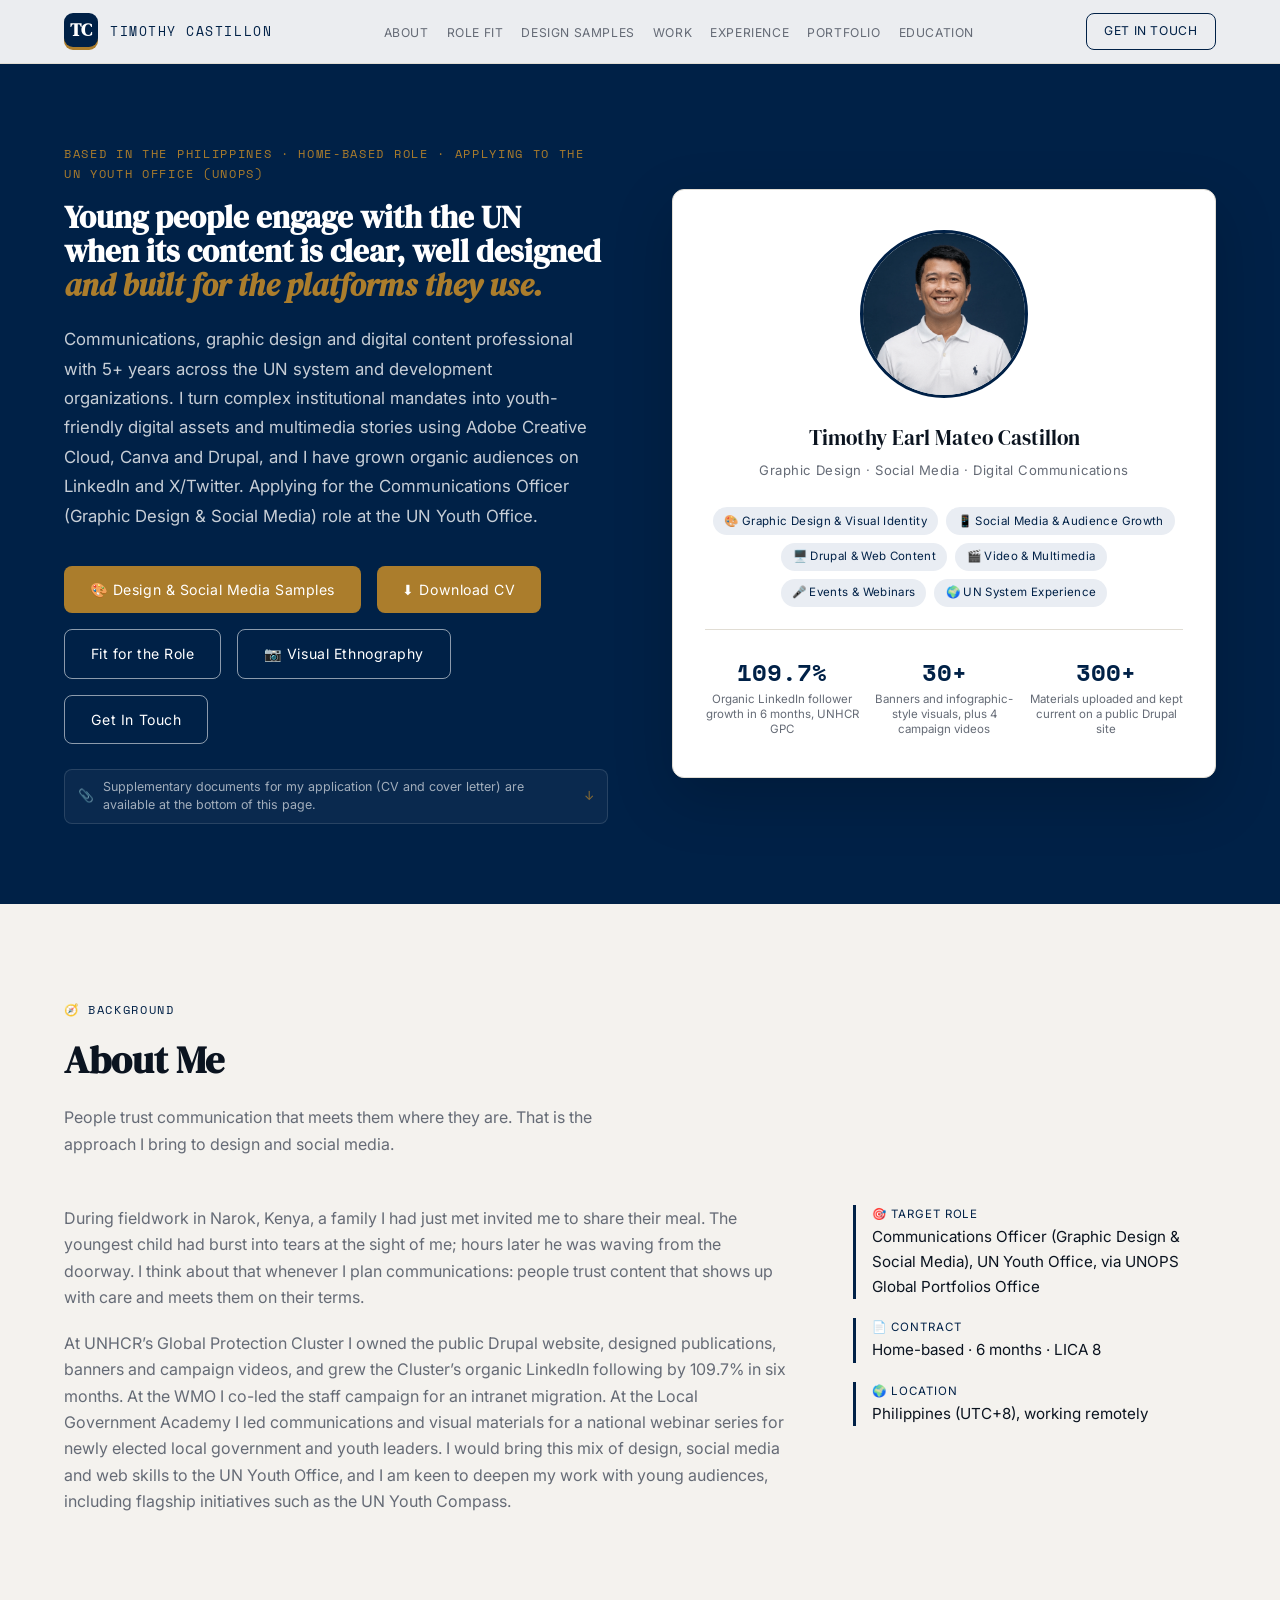
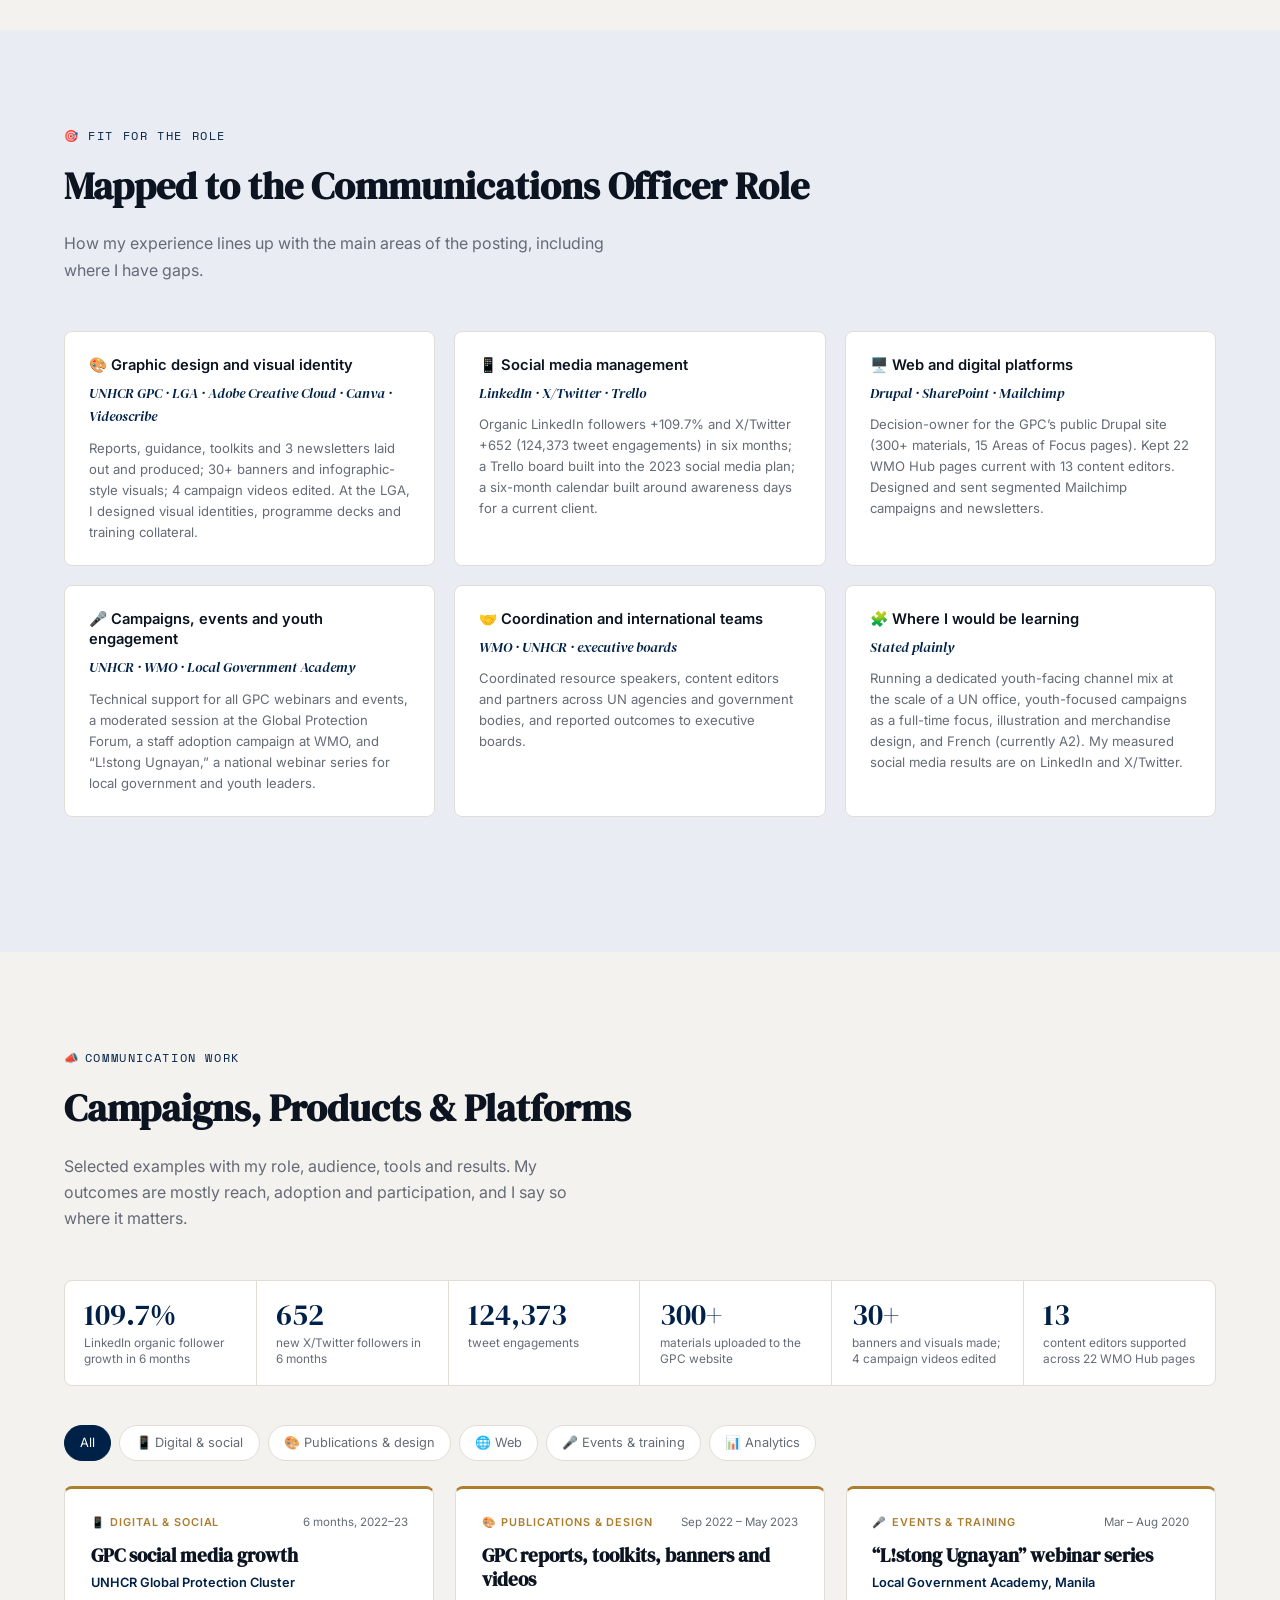
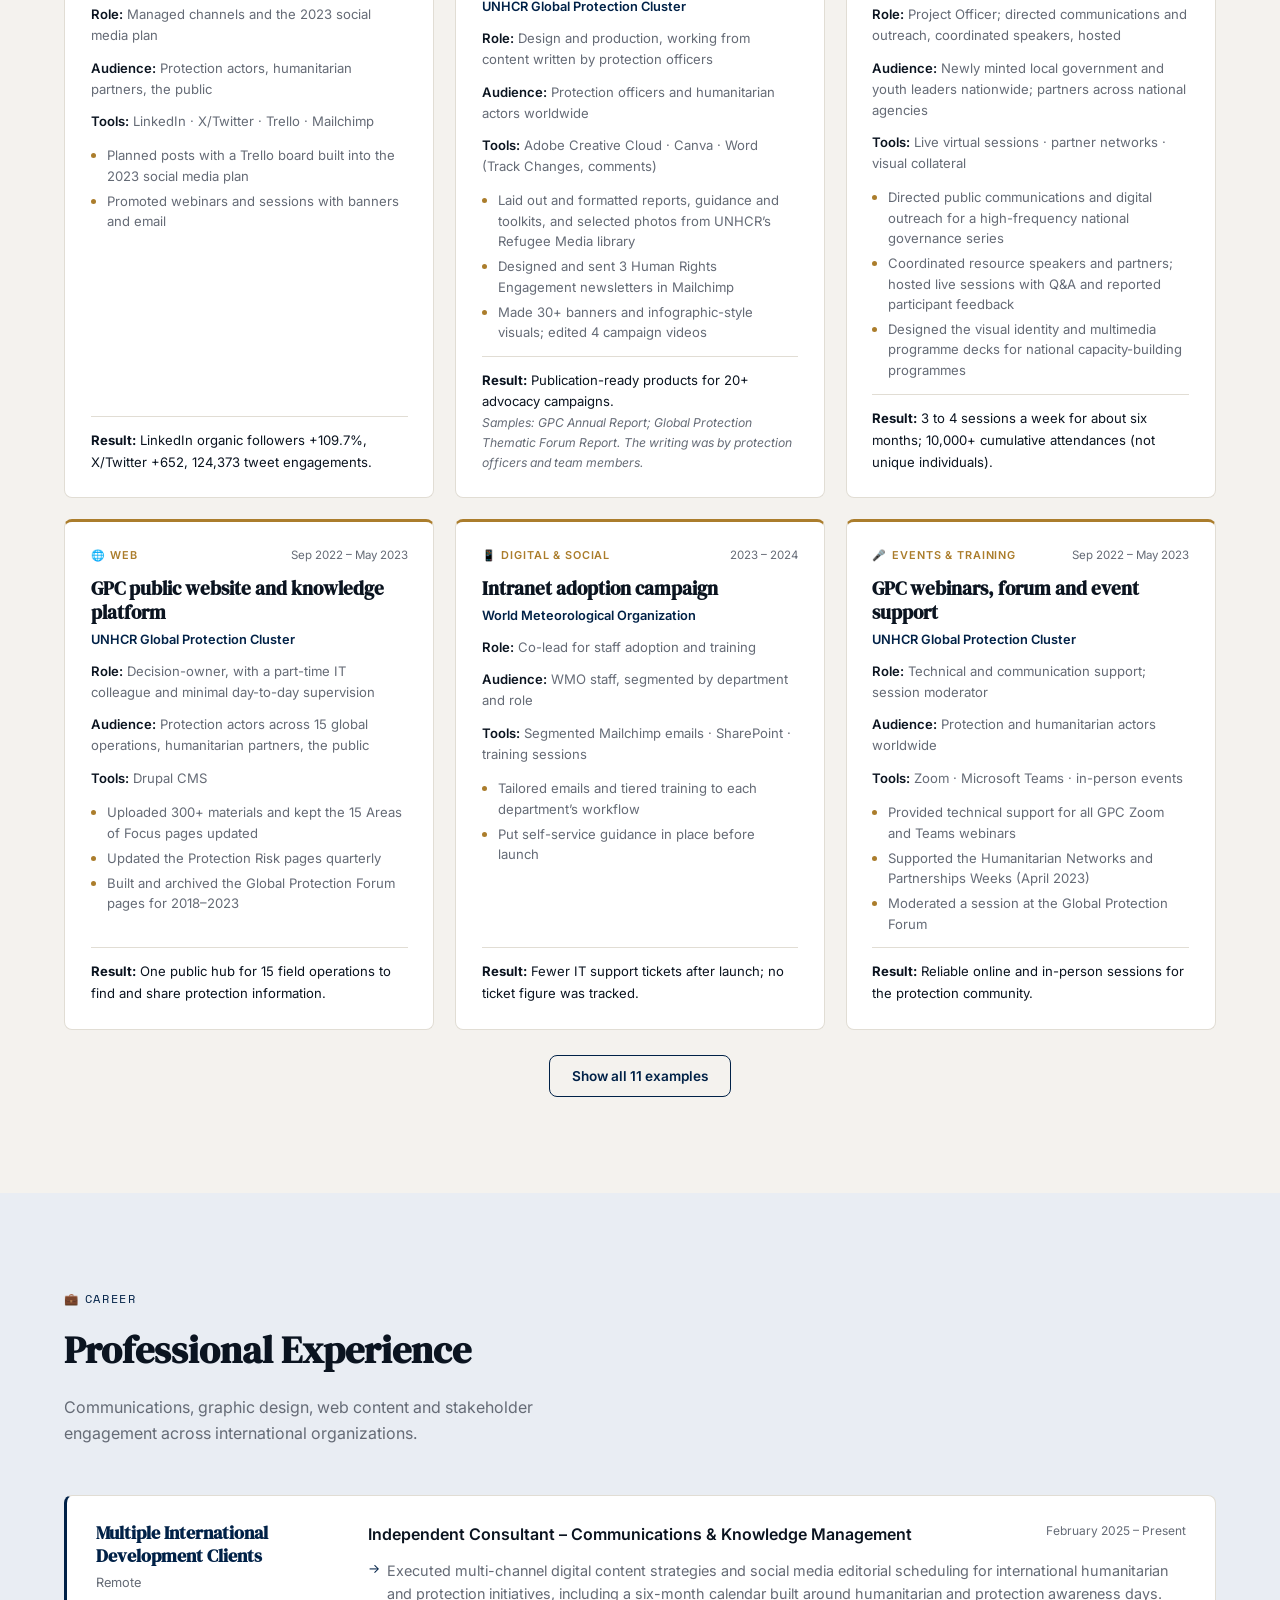
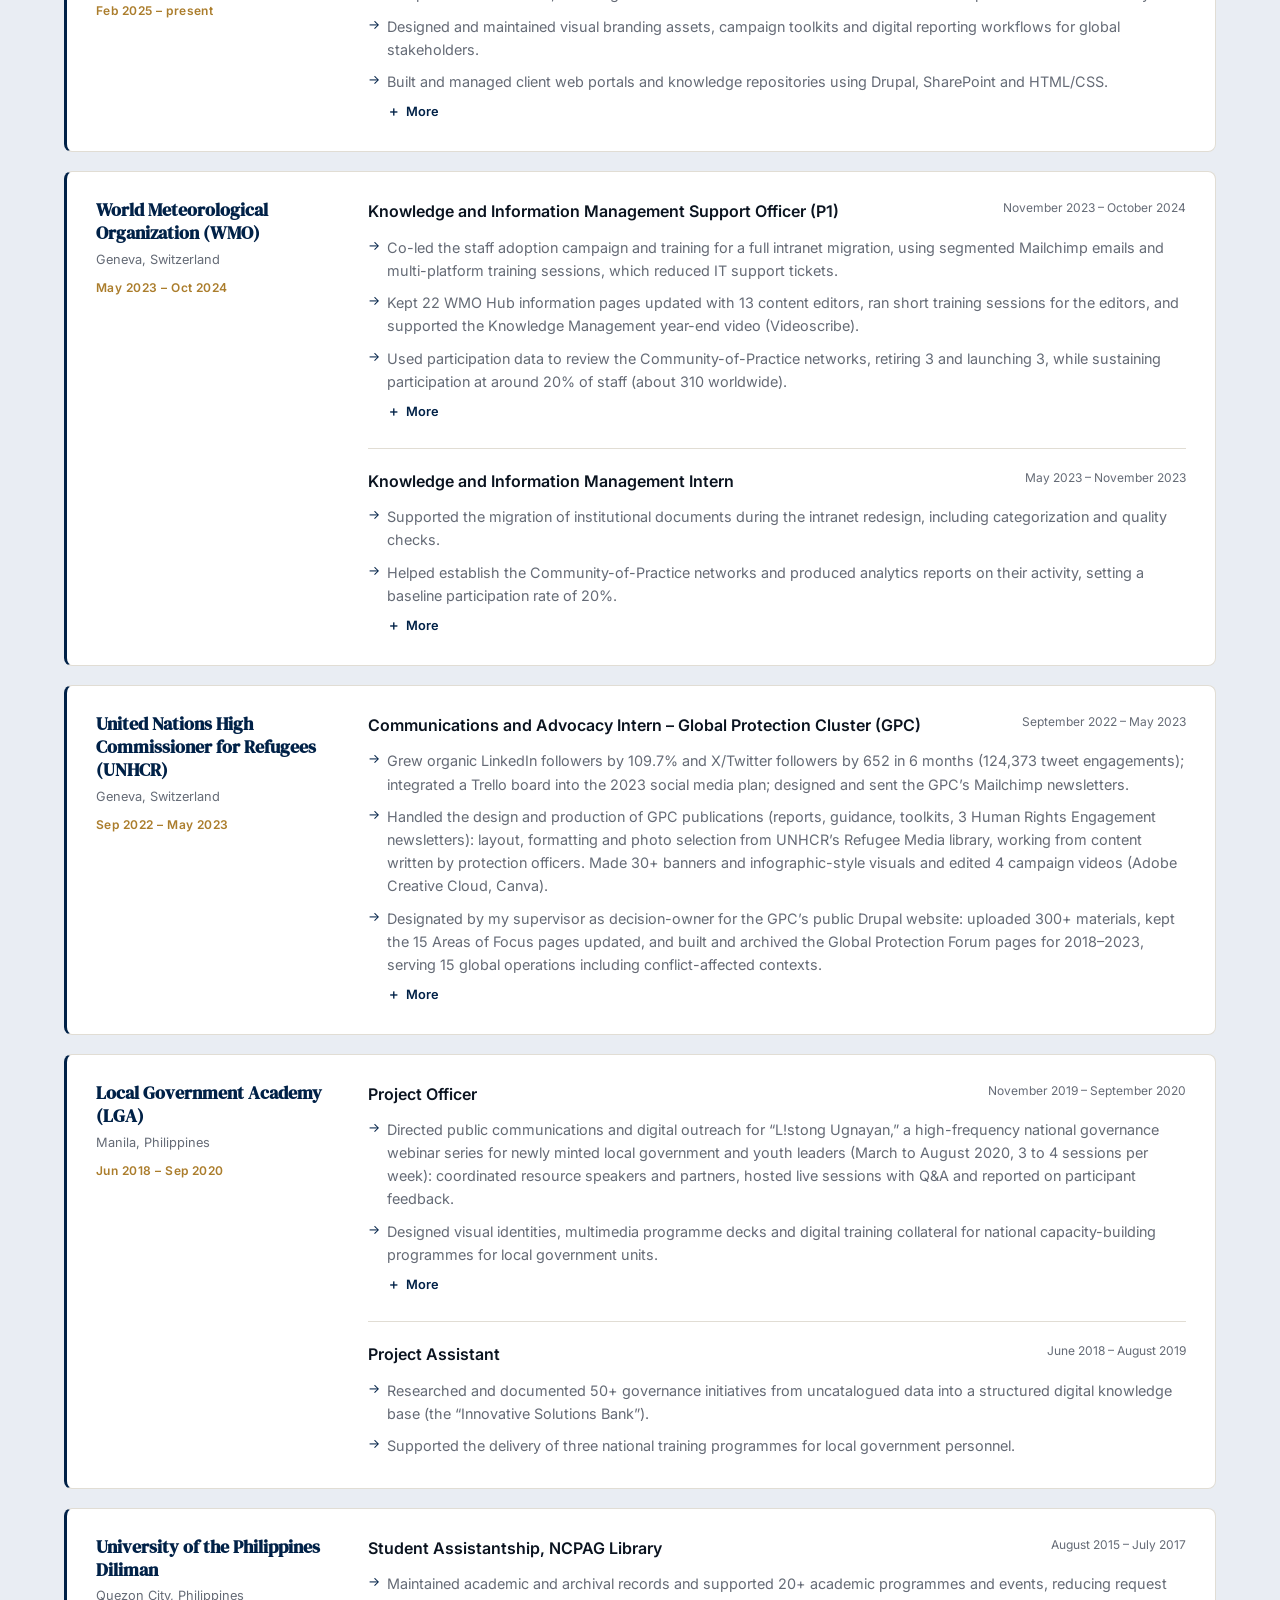
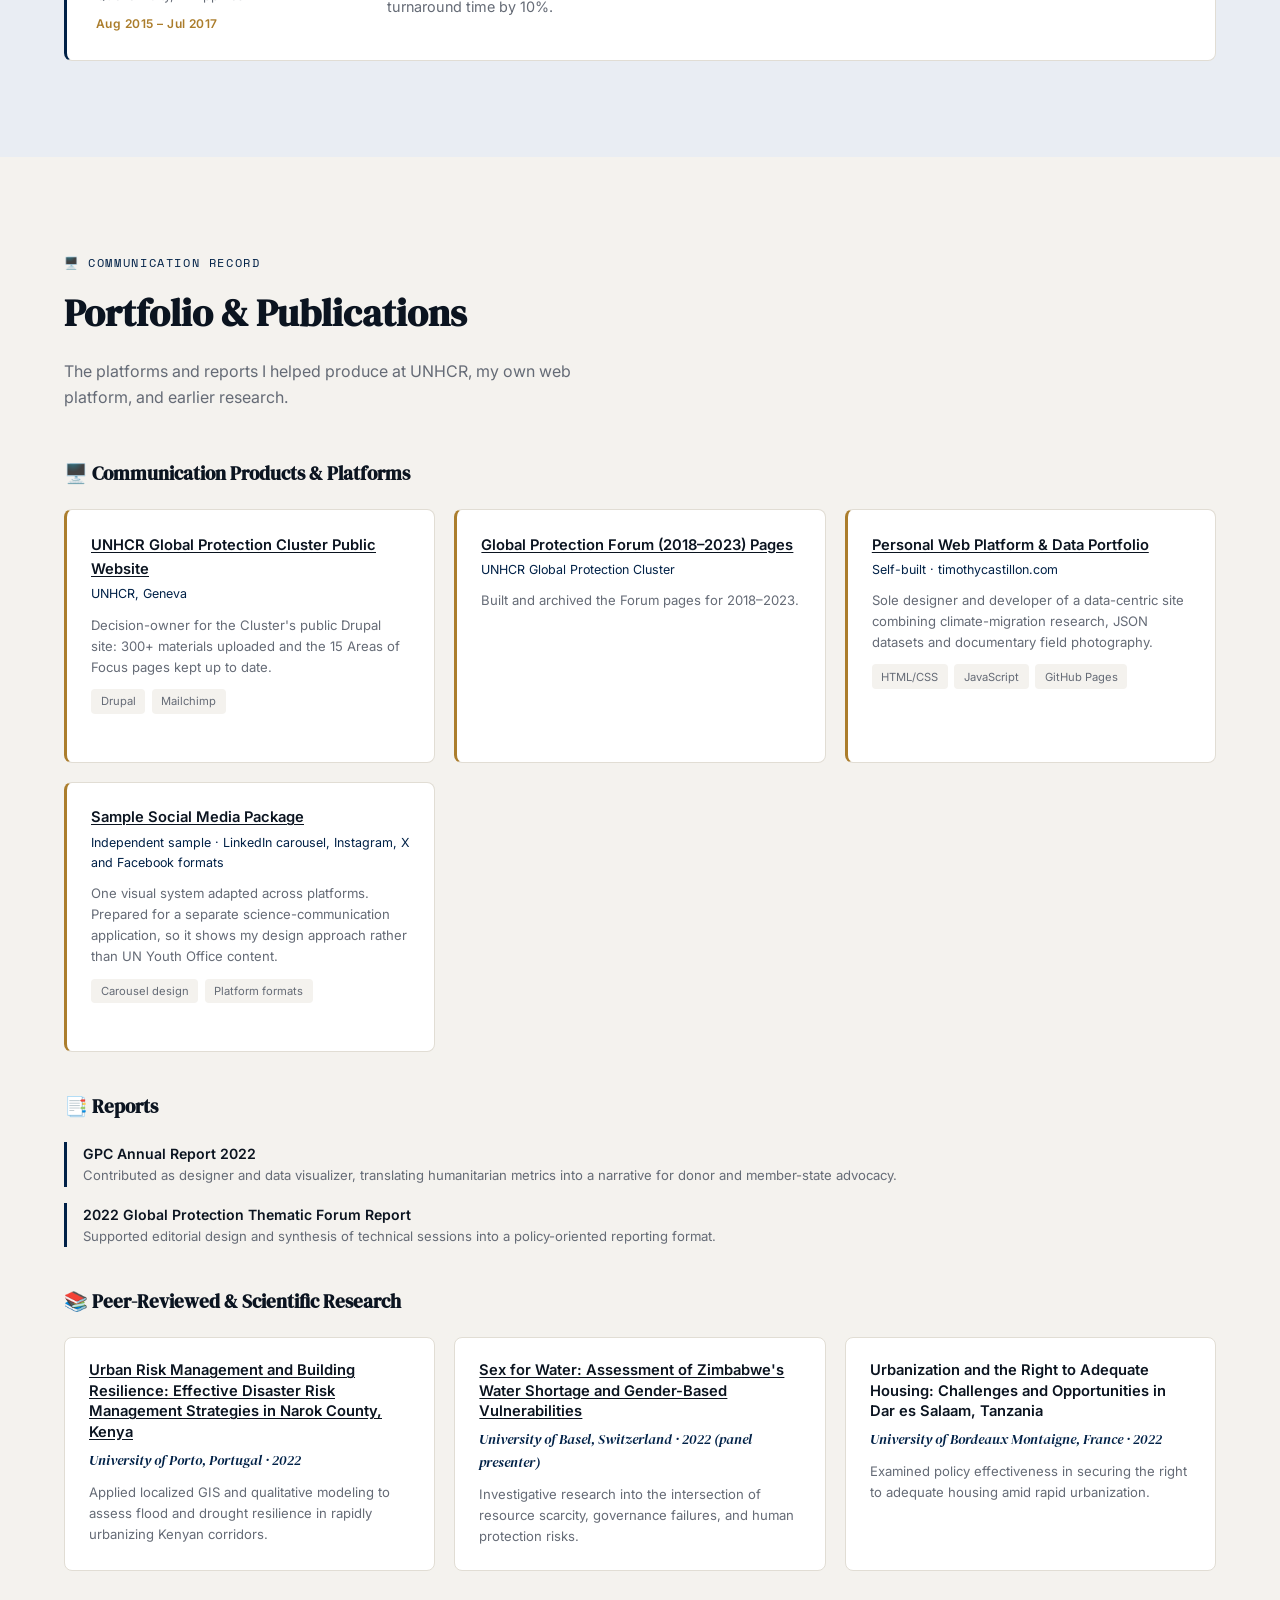
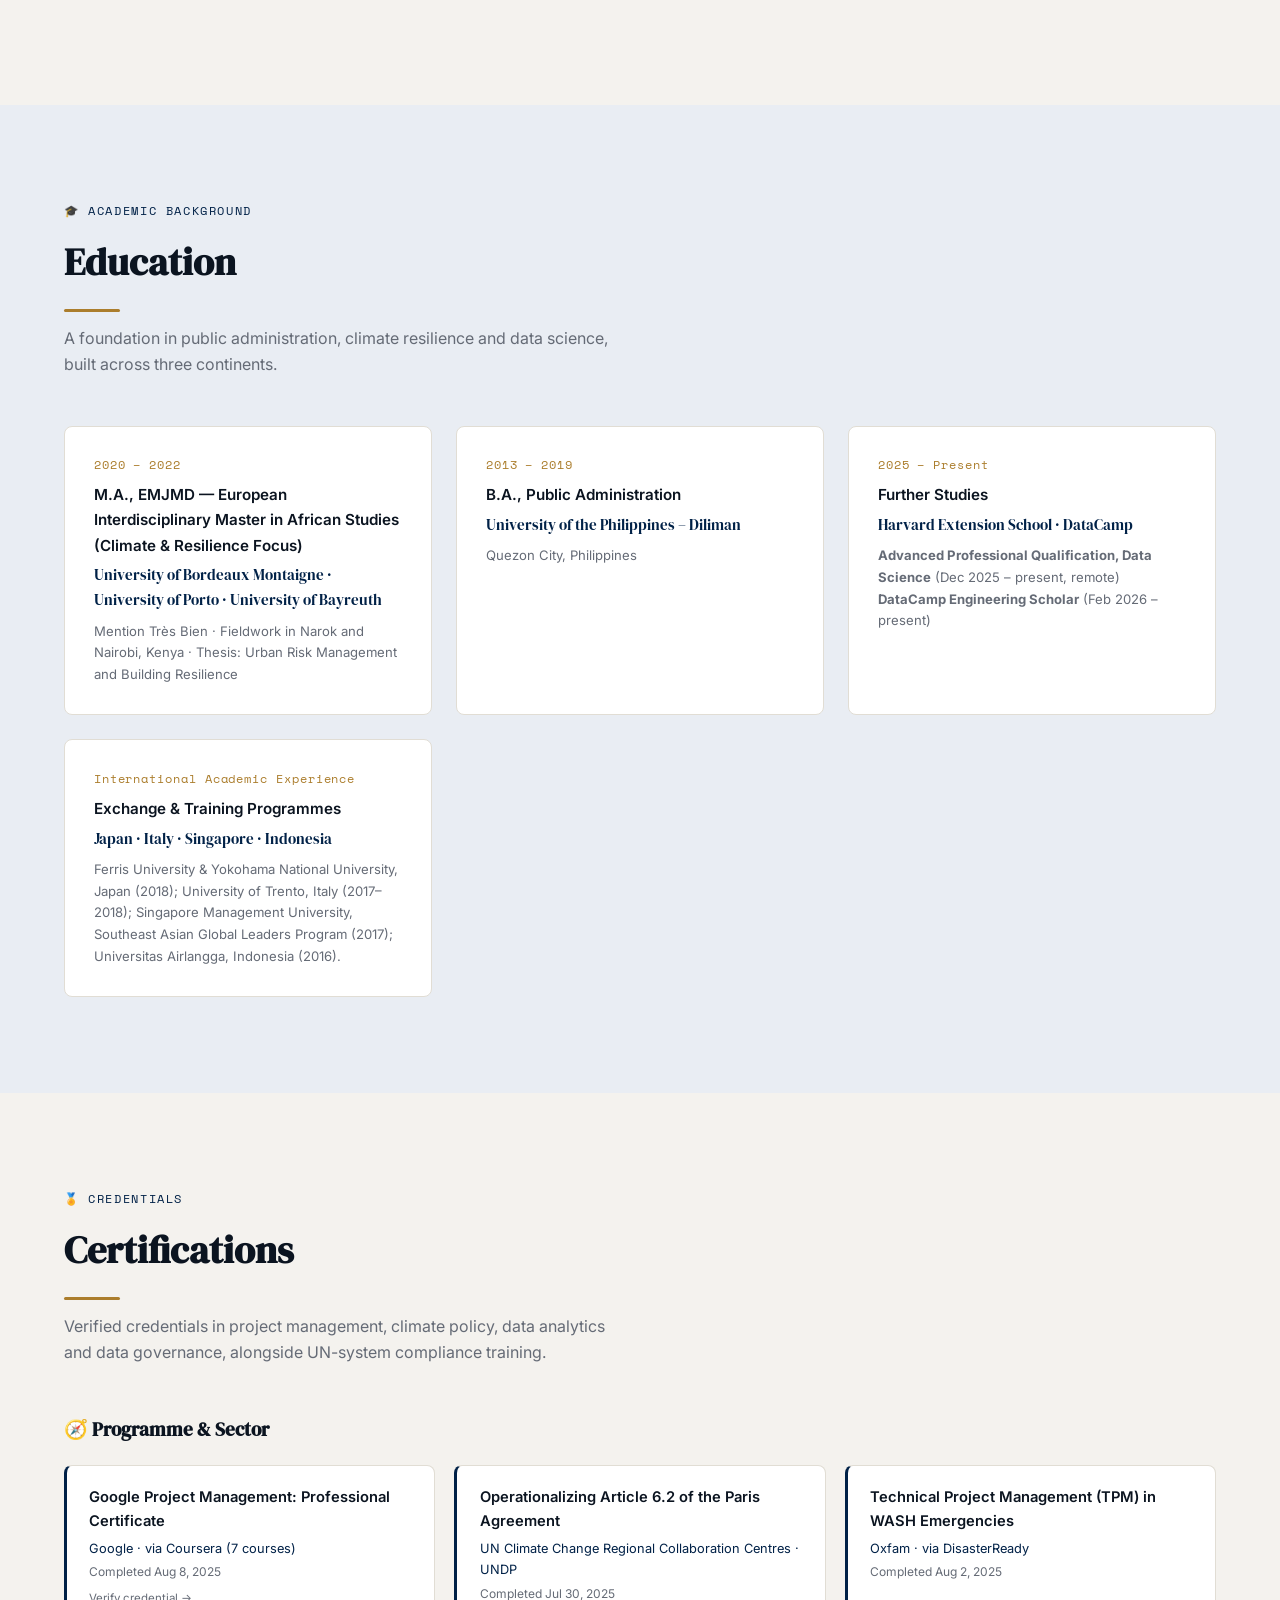
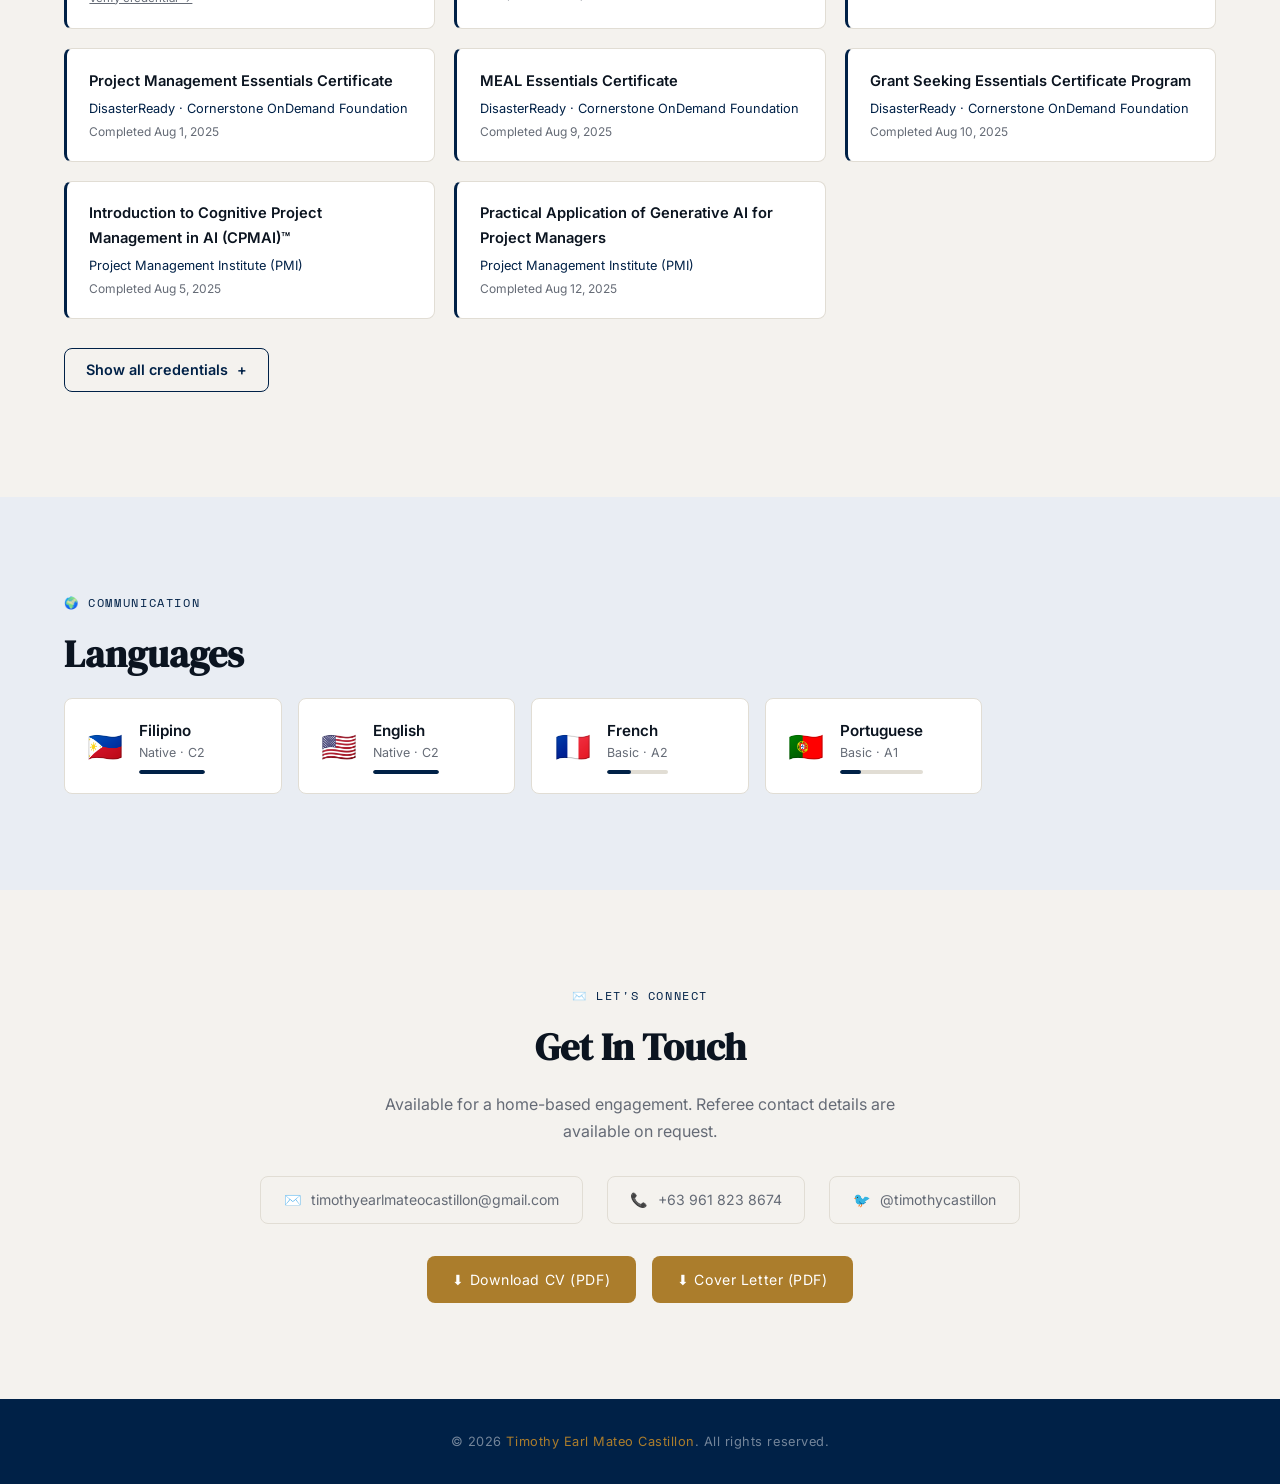
==== index.html @ e5e42f49 "Add files via upload" ====
<!DOCTYPE html>
<html lang="en">
<head>
  <meta charset="UTF-8" />
  <meta name="robots" content="noindex, nofollow" />
  <meta name="viewport" content="width=device-width, initial-scale=1.0, viewport-fit=cover" />
  <title>Timothy Earl Mateo Castillon – Communications Officer (Graphic Design &amp; Social Media), UN Youth Office</title>
  <meta name="description" content="Communications, graphic design and digital content professional with 5+ years across the UN system. Applying for the Communications Officer (Graphic Design &amp; Social Media) role at the UN Youth Office, via UNOPS." />
  <link href="https://fonts.googleapis.com/css2?family=DM+Serif+Display:ital@0;1&family=Inter:wght@300;400;500;600&family=Space+Mono:wght@400;700&display=swap" rel="stylesheet" />
  <style>
    /* ─── TOKENS ─────────────────────────────────────────────── */
    :root {
      --ink:     #0b1420;
      --fog:     #f4f2ee;
      --white:   #ffffff;
      --sage:    #002147;       /* primary accent — Oxford blue */
      --sage-lt: #e9edf3;
      --gold:    #ab7d2c;       /* secondary accent — warm brass */
      --gold-lt: #f3ead8;
      --muted:   #656b76;
      --muted-lt: rgba(255,255,255,0.68);  /* muted text sitting directly on the blue canvas */
      --bg-alt:  #001a38;        /* subtle alternate tint for zebra rhythm on the blue canvas */
      --border:  #e1ddd4;
      --radius:  8px;
      --nav-h:   64px;
    }

    /* ─── RESET ──────────────────────────────────────────────── */
    *, *::before, *::after { box-sizing: border-box; margin: 0; padding: 0; }
    html { scroll-behavior: smooth; font-size: 16px; -webkit-text-size-adjust: 100%; text-size-adjust: 100%; }
    body { background: var(--fog); color: var(--ink); font-family: 'Inter', sans-serif; line-height: 1.65; }
    img  { display: block; max-width: 100%; }
    a    { color: inherit; text-decoration: none; }

    /* ─── NAV ────────────────────────────────────────────────── */
    nav {
      position: fixed; top: 0; left: 0; right: 0; z-index: 100;
      height: var(--nav-h);
      display: flex; align-items: center; justify-content: space-between;
      padding: 0 5vw;
      background: rgba(255,255,255,0.92);
      backdrop-filter: blur(12px);
      border-bottom: 1px solid var(--border);
    }
    .nav-logo {
      display: inline-flex; align-items: center; gap: 0.75rem;
      font-family: 'Space Mono', monospace;
      font-size: 0.8rem;
      letter-spacing: 0.12em;
      text-transform: uppercase;
      color: var(--sage);
    }
    .nav-links { display: flex; gap: clamp(0.9rem, 1.4vw, 1.7rem); list-style: none; margin: 0 auto; padding: 0 1.5rem; }
    .nav-mark {
      display: inline-flex; align-items: center; justify-content: center;
      width: 34px; height: 34px; flex-shrink: 0;
      background: var(--sage); color: var(--white);
      border-radius: 9px;
      box-shadow: 0 3px 0 var(--gold);   /* brass base */
      font-family: 'DM Serif Display', Georgia, serif;
      font-size: 1.15rem; font-weight: 700; letter-spacing: 0; line-height: 1;
      margin-bottom: 3px;
    }
    .nav-logo, .nav-cta, .nav-links a { white-space: nowrap; }
    .nav-logo { flex-shrink: 0; }
    .nav-cta { flex-shrink: 0; }
    @media (min-width: 1181px) { .nav-links .nav-extra { display: none; } }
    .nav-links a {
      font-size: 0.76rem; letter-spacing: 0.05em; text-transform: uppercase;
      color: var(--muted); transition: color 0.2s;
    }
    .nav-links a:hover { color: var(--sage); }
    .nav-cta {
      font-size: 0.76rem; letter-spacing: 0.05em; text-transform: uppercase;
      padding: 0.45rem 1.1rem;
      border: 1px solid var(--sage); border-radius: var(--radius);
      color: var(--sage); transition: background 0.2s, color 0.2s;
    }
    .nav-cta:hover { background: var(--sage); color: var(--white); }
    .nav-toggle {
      display: none; flex-direction: column; gap: 5px; background: none; border: none; cursor: pointer; padding: 0.4rem;
    }
    .nav-toggle span { width: 22px; height: 2px; background: var(--sage); transition: transform 0.25s, opacity 0.25s; }
    .nav-toggle.open span:nth-child(1) { transform: translateY(7px) rotate(45deg); }
    .nav-toggle.open span:nth-child(2) { opacity: 0; }
    .nav-toggle.open span:nth-child(3) { transform: translateY(-7px) rotate(-45deg); }

    /* ─── SCROLL REVEAL ──────────────────────────────────────── */
    .reveal { opacity: 0; transform: translateY(18px); transition: opacity 0.7s ease, transform 0.7s ease; }
    .reveal.in-view { opacity: 1; transform: translateY(0); }

    /* ─── HERO ───────────────────────────────────────────────── */
    #home {
      min-height: 100vh;
      padding: calc(var(--nav-h) + 5rem) 5vw 5rem;
      display: grid; grid-template-columns: 1fr 1fr; gap: 4rem; align-items: center;
      background: var(--sage);
    }
    .hero-eyebrow {
      font-family: 'Space Mono', monospace;
      font-size: 0.75rem; letter-spacing: 0.14em; text-transform: uppercase;
      color: var(--gold); margin-bottom: 1rem;
    }
    .hero-text { min-width: 0; }
    .hero-notice {
      display: flex; align-items: center; gap: 0.6rem;
      max-width: 100%;
      margin-top: 1.6rem;
      padding: 0.5rem 0.8rem;
      background: rgba(255, 255, 255, 0.04);
      border: 1px solid rgba(255, 255, 255, 0.12);
      border-radius: 8px;
      color: rgba(255, 255, 255, 0.62);
      font-size: 0.78rem; line-height: 1.45;
      transition: background 0.2s, border-color 0.2s, color 0.2s;
    }
    .hero-notice:hover { background: rgba(255, 255, 255, 0.07); border-color: rgba(165, 126, 58, 0.5); color: rgba(255, 255, 255, 0.85); }
    .hero-notice-icon, .hero-notice-arrow { color: var(--gold); opacity: 0.8; flex-shrink: 0; }
    .hero-notice-arrow { margin-left: auto; }
    .hero-name {
      font-family: 'DM Serif Display', serif;
      font-size: clamp(1.2rem, 2.4vw, 2.4rem);
      line-height: 1.12; color: var(--white);
      margin-bottom: 1.4rem;
    }
    .hero-name em { font-style: italic; color: var(--gold); }
    .hero-name .ln { display: block; white-space: nowrap; }
    @media (max-width: 900px) {
      .hero-name { font-size: clamp(1rem, 5vw, 2.4rem); }
    }
    .hero-lead {
      font-size: 1.05rem; color: rgba(255,255,255,0.78); max-width: 48ch;
      margin-bottom: 2.2rem; line-height: 1.75;
    }
    .hero-actions { display: flex; gap: 1rem; flex-wrap: wrap; }
    .btn-primary {
      padding: 0.75rem 1.6rem;
      background: var(--gold); color: var(--white);
      border-radius: var(--radius); font-size: 0.88rem;
      letter-spacing: 0.04em; transition: opacity 0.2s;
    }
    .btn-primary:hover { opacity: 0.85; }
    .btn-outline {
      padding: 0.75rem 1.6rem;
      border: 1px solid rgba(255,255,255,0.55); color: var(--white);
      border-radius: var(--radius); font-size: 0.88rem;
      letter-spacing: 0.04em; transition: background 0.2s, color 0.2s, border-color 0.2s;
    }
    .btn-outline:hover { background: var(--white); color: var(--sage); border-color: var(--white); }

    /* avatar card */
    .hero-card {
      position: relative;
      background: var(--white);
      border: 1px solid var(--border);
      border-radius: 12px;
      padding: 2.5rem 2rem;
      text-align: center;
      box-shadow: 0 20px 60px rgba(0,0,0,0.18);
    }
    .hero-avatar {
      width: 168px; height: 168px; border-radius: 50%;
      background: var(--sage-lt);
      display: flex; align-items: center; justify-content: center;
      margin: 0 auto 1.4rem;
      font-family: 'DM Serif Display', serif;
      font-size: 2.8rem; color: var(--sage);
      border: 3px solid var(--sage);
      overflow: hidden;
    }
    .hero-avatar img {
      width: 100%; height: 100%; object-fit: cover;
    }
    .hero-card-name {
      font-family: 'DM Serif Display', serif;
      font-size: 1.3rem; margin-bottom: 0.3rem;
    }
    .hero-card-role {
      font-size: 0.82rem; color: var(--muted);
      letter-spacing: 0.04em; margin-bottom: 1.6rem;
    }
    .hero-stats {
      display: grid; grid-template-columns: repeat(3,1fr);
      border-top: 1px solid var(--border); padding-top: 1.4rem; gap: 0.5rem;
    }
    .stat-num {
      font-family: 'Space Mono', monospace;
      font-size: 1.5rem; color: var(--sage); font-weight: 700;
    }
    .stat-lbl { font-size: 0.72rem; color: var(--muted); line-height: 1.3; }
    .badge-row {
      display: flex; flex-wrap: wrap; gap: 0.5rem;
      justify-content: center; margin-bottom: 1.4rem;
    }
    .badge {
      font-size: 0.72rem; padding: 0.28rem 0.7rem;
      background: var(--sage-lt); color: var(--sage);
      border-radius: 999px; letter-spacing: 0.03em;
    }

    /* ─── SECTION WRAPPER ────────────────────────────────────── */
    section { padding: 6rem 5vw; }
    section:nth-child(even) { background: var(--sage-lt); }

    .section-eyebrow {
      font-family: 'Space Mono', monospace;
      font-size: 0.72rem; letter-spacing: 0.14em; text-transform: uppercase;
      color: var(--sage); margin-bottom: 0.6rem;
    }
    .section-title {
      font-family: 'DM Serif Display', serif;
      font-size: clamp(1.8rem, 3vw, 2.6rem); margin-bottom: 0.8rem;
      color: var(--ink);
    }
    .section-sub { color: var(--muted); font-size: 1rem; max-width: 55ch; margin-bottom: 3rem; }

    /* ─── ABOUT ──────────────────────────────────────────────── */
    .about-grid {
      display: grid; grid-template-columns: 2fr 1fr; gap: 4rem; align-items: start;
    }
    .about-body p { color: var(--muted); margin-bottom: 1.2rem; }
    .about-meta { display: flex; flex-direction: column; gap: 1.2rem; }
    .meta-item { border-left: 3px solid var(--sage); padding-left: 1rem; }
    .meta-label { font-size: 0.72rem; letter-spacing: 0.08em; text-transform: uppercase; color: var(--sage); }
    .meta-value { font-size: 0.95rem; color: var(--ink); }

    /* ─── SKILLS ─────────────────────────────────────────────── */
    .skills-domains {
      display: grid; grid-template-columns: repeat(3, 1fr); gap: 3rem;
    }
    .domain-block .domain-p { font-size: 0.92rem; color: var(--muted); line-height: 1.75; margin-bottom: 0.9rem; }
    .skill-tags { display: flex; flex-wrap: wrap; gap: 0.4rem; margin: 0 0 1.6rem; }
    .skill-tag {
      font-size: 0.7rem; padding: 0.2rem 0.6rem;
      background: var(--fog); border-radius: 4px; color: var(--muted);
    }

    /* ─── EXPERIENCE ─────────────────────────────────────────── */
    .timeline { position: relative; padding-left: 2rem; }
    .timeline::before {
      content: ''; position: absolute; left: 0; top: 0; bottom: 0;
      width: 2px; background: var(--border);
    }
    .tl-entry { position: relative; margin-bottom: 3rem; }
    .tl-dot {
      position: absolute; left: -2.45rem; top: 0.35rem;
      width: 14px; height: 14px; border-radius: 50%;
      background: var(--sage); border: 3px solid var(--fog);
      box-shadow: 0 0 0 2px var(--sage);
    }
    .tl-period {
      font-family: 'Space Mono', monospace;
      font-size: 0.72rem; letter-spacing: 0.08em; color: var(--gold);
      margin-bottom: 0.3rem;
    }
    .tl-role { font-weight: 600; font-size: 1.05rem; margin-bottom: 0.15rem; color: var(--ink); }
    .tl-org {
      font-family: 'DM Serif Display', serif; font-size: 1rem;
      color: var(--sage); margin-bottom: 0.3rem;
    }
    .tl-loc { font-size: 0.8rem; color: var(--muted); margin-bottom: 0.8rem; }
    .tl-ul { list-style: none; padding: 0; }
    .tl-ul li {
      font-size: 0.9rem; color: var(--muted); padding: 0.3rem 0 0.3rem 1.2rem;
      position: relative; line-height: 1.6;
    }
    .tl-ul li::before {
      content: '→'; position: absolute; left: 0; color: var(--sage); font-size: 0.8rem;
    }

    /* ─── EDUCATION ──────────────────────────────────────────── */
    .edu-grid {
      display: grid; grid-template-columns: repeat(auto-fill, minmax(300px, 1fr)); gap: 1.5rem;
    }
    .edu-card {
      background: var(--white); border: 1px solid var(--border);
      border-radius: var(--radius); padding: 1.8rem;
    }
    .edu-year {
      font-family: 'Space Mono', monospace; font-size: 0.72rem;
      color: var(--gold); letter-spacing: 0.08em; margin-bottom: 0.5rem;
    }
    .edu-degree { font-weight: 600; font-size: 0.95rem; margin-bottom: 0.3rem; }
    .edu-school {
      font-family: 'DM Serif Display', serif; color: var(--sage);
      font-size: 0.95rem; margin-bottom: 0.5rem;
    }
    .edu-note { font-size: 0.82rem; color: var(--muted); }

    /* ─── CERTIFICATIONS ─────────────────────────────────────── */
    .cert-subhead {
      font-family: 'DM Serif Display', serif;
      font-size: 1.2rem; margin: 2.4rem 0 1.2rem;
      color: var(--ink);
    }
    .cert-subhead:first-of-type { margin-top: 0; }
    .cert-badge-grid {
      display: grid; grid-template-columns: repeat(auto-fill, minmax(220px, 1fr)); gap: 1.5rem;
      margin-bottom: 1rem;
    }
    .cert-badge-card {
      background: var(--white); border: 1px solid var(--border);
      border-radius: var(--radius); padding: 1.4rem; text-align: center;
      transition: box-shadow 0.2s, border-color 0.2s;
    }
    .cert-badge-card:hover { box-shadow: 0 8px 30px rgba(0,33,71,0.10); border-color: var(--sage); }
    .cert-badge-visual {
      width: 100%; aspect-ratio: 3/3.6; border-radius: 8px;
      background: linear-gradient(160deg, var(--ink) 0%, var(--sage) 140%);
      display: flex; flex-direction: column; align-items: center; justify-content: center;
      gap: 0.6rem; margin-bottom: 1rem; position: relative; overflow: hidden;
      border: 2px solid var(--gold);
    }
    .cert-badge-visual::before {
      content: ''; position: absolute; width: 140%; height: 140%;
      border: 1px solid rgba(200,150,62,0.35); border-radius: 50%;
    }
    .cert-badge-ring {
      width: 62px; height: 62px; border-radius: 50%;
      background: rgba(255,255,255,0.08);
      display: flex; align-items: center; justify-content: center;
      font-family: 'Space Mono', monospace; font-weight: 700;
      font-size: 0.95rem; color: var(--white);
      border: 2px solid rgba(255,255,255,0.25);
      z-index: 1;
    }
    .cert-badge-provider {
      font-family: 'Space Mono', monospace; font-size: 0.68rem;
      color: var(--gold); letter-spacing: 0.06em; text-transform: uppercase;
      z-index: 1;
    }
    .cert-badge-name {
      font-weight: 600; font-size: 0.85rem; color: var(--white);
      padding: 0 0.6rem; line-height: 1.3; z-index: 1;
    }
    .cert-badge-title { font-weight: 600; font-size: 0.92rem; margin-bottom: 0.3rem; }
    .cert-badge-meta { font-size: 0.75rem; color: var(--muted); }
    .cert-badge-id {
      font-family: 'Space Mono', monospace; font-size: 0.65rem;
      color: var(--muted); margin-top: 0.2rem; word-break: break-all;
    }

    .cert-list-grid {
      display: grid; grid-template-columns: repeat(auto-fill, minmax(300px, 1fr)); gap: 1.2rem;
    }
    .cert-list-card {
      background: var(--white); border: 1px solid var(--border);
      border-left: 3px solid var(--sage);
      border-radius: var(--radius); padding: 1.2rem 1.4rem;
      transition: box-shadow 0.2s;
    }
    .cert-list-card:hover { box-shadow: 0 8px 30px rgba(0,33,71,0.08); }
    .cert-list-title { font-weight: 600; font-size: 0.92rem; margin-bottom: 0.3rem; }
    .cert-list-issuer { font-size: 0.8rem; color: var(--sage); margin-bottom: 0.2rem; }
    .cert-list-date { font-size: 0.75rem; color: var(--muted); }
    .cert-list-verify { font-size: 0.72rem; margin-top: 0.4rem; display: inline-block; text-decoration: underline; color: var(--muted); }
    .cert-list-verify:hover { color: var(--sage); }

    /* ─── RESUME DOWNLOAD BUTTON ─────────────────────────────── */
    .btn-download {
      padding: 0.75rem 1.6rem;
      background: var(--gold); color: var(--white);
      border-radius: var(--radius); font-size: 0.88rem;
      letter-spacing: 0.04em; transition: opacity 0.2s;
      display: inline-flex; align-items: center; gap: 0.5rem;
    }
    .btn-download:hover { opacity: 0.85; }

    /* ─── PORTFOLIO & PUBLICATIONS ───────────────────────────── */
    .portfolio-highlight {
      margin: 0 0 3rem; padding: 1.8rem 0;
      border-top: 1px solid var(--border); border-bottom: 1px solid var(--border);
    }
    .ph-lead {
      font-family: 'DM Serif Display', serif; font-style: italic;
      font-size: clamp(1.3rem, 2.4vw, 1.7rem); color: var(--ink);
      line-height: 1.4; max-width: 42ch; margin-bottom: 0.8rem;
    }
    .ph-note { font-size: 0.9rem; color: var(--muted); max-width: 56ch; line-height: 1.7; }
    .pub-grid {
      display: grid; grid-template-columns: repeat(auto-fill, minmax(300px, 1fr)); gap: 1.2rem;
      margin-bottom: 2.4rem;
    }
    .pub-card {
      background: var(--white); border: 1px solid var(--border);
      border-radius: var(--radius); padding: 1.4rem 1.5rem;
    }
    .pub-title { font-weight: 600; font-size: 0.92rem; margin-bottom: 0.4rem; line-height: 1.4; }
    .pub-title a { text-decoration: underline; text-underline-offset: 2px; }
    .pub-title a:hover { color: var(--sage); }
    .pub-venue {
      font-family: 'DM Serif Display', serif; font-style: italic;
      color: var(--sage); font-size: 0.88rem; margin-bottom: 0.6rem;
    }
    .pub-scope { font-size: 0.82rem; color: var(--muted); line-height: 1.6; }

    .fw-grid {
      display: grid; grid-template-columns: repeat(auto-fill, minmax(300px, 1fr)); gap: 1.2rem;
      margin-bottom: 2.4rem;
    }
    .fw-card {
      background: var(--white); border: 1px solid var(--border);
      border-left: 3px solid var(--gold);
      border-radius: var(--radius); padding: 1.4rem 1.5rem;
    }
    .fw-title { font-weight: 600; font-size: 0.92rem; margin-bottom: 0.2rem; }
    .fw-title a { text-decoration: underline; text-underline-offset: 2px; }
    .fw-title a:hover { color: var(--sage); }
    .fw-org { font-size: 0.78rem; color: var(--sage); margin-bottom: 0.6rem; }
    .fw-impact { font-size: 0.82rem; color: var(--muted); line-height: 1.6; margin-bottom: 0.7rem; }

    .kp-list { display: flex; flex-direction: column; gap: 1rem; }
    .kp-item { border-left: 3px solid var(--sage); padding-left: 1rem; }
    .kp-title { font-weight: 600; font-size: 0.88rem; color: var(--ink); }
    .kp-note { font-size: 0.82rem; color: var(--muted); }

    /* ─── LANGUAGES ──────────────────────────────────────────── */
    .lang-grid {
      display: grid; grid-template-columns: repeat(auto-fill, minmax(200px, 1fr)); gap: 1rem;
    }
    .lang-card {
      background: var(--white); border: 1px solid var(--border);
      border-radius: var(--radius); padding: 1.2rem 1.4rem;
      display: flex; align-items: center; gap: 1rem;
    }
    .lang-flag { font-size: 1.8rem; }
    .lang-name { font-weight: 600; font-size: 0.95rem; }
    .lang-level { font-size: 0.78rem; color: var(--muted); }
    .lang-bar {
      height: 4px; background: var(--border); border-radius: 2px;
      margin-top: 0.4rem; overflow: hidden;
    }
    .lang-fill { height: 100%; background: var(--sage); border-radius: 2px; }

    /* ─── CONTACT ────────────────────────────────────────────── */
    #contact { text-align: center; }
    .contact-links { display: flex; justify-content: center; gap: 1.5rem; flex-wrap: wrap; margin-top: 2rem; }
    .contact-chip {
      display: flex; align-items: center; gap: 0.6rem;
      padding: 0.7rem 1.4rem;
      border: 1px solid var(--border); border-radius: var(--radius);
      font-size: 0.88rem; color: var(--muted);
      transition: border-color 0.2s, color 0.2s;
    }
    .contact-chip:hover { border-color: var(--sage); color: var(--sage); }

    /* ─── FOOTER ─────────────────────────────────────────────── */
    footer {
      background: var(--sage); color: rgba(255,255,255,0.45);
      text-align: center; padding: 2rem 5vw;
      font-size: 0.8rem; letter-spacing: 0.04em;
    }
    footer span { color: var(--gold); }

    /* ─── RESPONSIVE ─────────────────────────────────────────── */
    @media (max-width: 900px) {
      #home { grid-template-columns: 1fr; }
      .hero-card { max-width: 400px; margin: 0 auto; }
      .about-grid { grid-template-columns: 1fr; }
      .skills-domains { grid-template-columns: 1fr; gap: 2rem; }
    }
    @media (max-width: 1180px) {
      nav { justify-content: space-between; }
      .nav-toggle { display: flex; }
      .nav-links {
        display: flex; flex-direction: column; gap: 0; position: fixed; margin: 0; padding: 0;
        top: var(--nav-h); left: 0; right: 0; background: var(--white);
        border-bottom: 1px solid var(--border);
        max-height: 0; overflow: hidden; transition: max-height 0.3s ease;
      }
      .nav-links.open { max-height: 80vh; overflow-y: auto; }
      .nav-links li { border-top: 1px solid var(--border); }
      .nav-links a { display: block; padding: 1rem 5vw; }
      .nav-cta { display: none; }
    }

    /* ─── CAMPAIGN CARDS ─────────────────────────────────────── */
    .camp-list { display: flex; flex-direction: column; gap: 1.6rem; }
    .camp {
      display: grid; grid-template-columns: 320px 1fr;
      background: var(--white); border: 1px solid var(--border);
      border-radius: 12px; overflow: hidden;
      box-shadow: 0 6px 24px rgba(0,33,71,0.06);
    }
    .camp-side { background: var(--sage); color: var(--white); padding: 2rem 1.8rem; }
    .camp-num {
      font-family: 'Space Mono', monospace; font-size: 2.4rem; font-weight: 700;
      color: var(--gold); line-height: 1; margin-bottom: 0.9rem;
    }
    .camp-title { font-family: 'DM Serif Display', serif; font-size: 1.3rem; line-height: 1.25; margin-bottom: 0.9rem; }
    .camp-title a { text-decoration: underline; text-underline-offset: 3px; }
    .camp-role {
      display: inline-block; font-size: 0.74rem; letter-spacing: 0.03em;
      padding: 0.3rem 0.7rem; border-radius: 999px;
      background: rgba(255,255,255,0.12); margin-bottom: 1.1rem;
    }
    .camp-obj { font-size: 0.85rem; line-height: 1.6; color: rgba(255,255,255,0.78); }
    .camp-obj b { display: block; font-family: 'Space Mono', monospace; font-size: 0.66rem; letter-spacing: 0.12em; text-transform: uppercase; color: var(--gold); margin-bottom: 0.3rem; font-weight: 400; }
    .camp-main { padding: 1.8rem 2rem; display: flex; flex-direction: column; gap: 1.3rem; }
    .camp-stats { display: grid; grid-template-columns: repeat(auto-fit, minmax(130px, 1fr)); gap: 0.8rem; }
    .camp-stat { background: var(--sage-lt); border-radius: var(--radius); padding: 0.9rem 1rem; }
    .camp-stat-num { font-family: 'Space Mono', monospace; font-size: 1.45rem; font-weight: 700; color: var(--sage); line-height: 1.1; }
    .camp-stat-lbl { font-size: 0.74rem; color: var(--muted); line-height: 1.35; margin-top: 0.3rem; }
    .camp-row { display: grid; grid-template-columns: 88px 1fr; gap: 0.8rem; align-items: start; }
    .camp-lbl { font-family: 'Space Mono', monospace; font-size: 0.66rem; letter-spacing: 0.12em; text-transform: uppercase; color: var(--gold); padding-top: 0.25rem; }
    .camp-text { font-size: 0.86rem; color: var(--ink); line-height: 1.55; }
    .camp-chips { display: flex; flex-wrap: wrap; gap: 0.4rem; }
    .camp-chip { font-size: 0.74rem; padding: 0.22rem 0.65rem; border: 1px solid var(--border); border-radius: 999px; color: var(--sage); background: var(--fog); }
    .camp-ul { list-style: none; padding: 0; }
    .camp-ul li { font-size: 0.85rem; color: var(--muted); padding: 0.15rem 0 0.15rem 1.1rem; position: relative; line-height: 1.5; }
    .camp-ul li::before { content: '→'; position: absolute; left: 0; color: var(--sage); font-size: 0.78rem; }
    .camp-note { font-size: 0.78rem; color: var(--muted); font-style: italic; }
    @media (max-width: 900px) {
      .camp { grid-template-columns: 1fr; }
      .camp-main { padding: 1.4rem; }
      .camp-row { grid-template-columns: 1fr; gap: 0.3rem; }
    }

    /* Role fit: 3 cards per row */
    #rolefit .pub-grid { grid-template-columns: repeat(3, 1fr); }
    @media (max-width: 900px) { #rolefit .pub-grid { grid-template-columns: 1fr; } }

    /* ─── EDUCATION / CERT ADDITIONS ─────────────────────────── */
    .title-rule::after { content: ''; display: block; width: 56px; height: 3px; background: var(--gold); margin-top: 1rem; border-radius: 2px; }
    .cred-toggle {
      display: inline-flex; align-items: center; gap: 0.6rem; margin: 1.8rem 0 0.6rem;
      padding: 0.75rem 1.3rem; min-height: 44px;
      background: transparent; color: var(--sage); border: 1px solid var(--sage); border-radius: var(--radius);
      font-family: inherit; font-size: 0.9rem; font-weight: 600; cursor: pointer; transition: background 0.2s, color 0.2s;
    }
    .cred-toggle:hover { background: var(--sage); color: var(--white); }
    .cred-more[hidden] { display: none; }
    .cred-more { margin-top: 2rem; }

    /* ─── MOBILE / TABLET HARDENING ──────────────────────────── */
    html { -webkit-text-size-adjust: 100%; text-size-adjust: 100%; }
    html, body { max-width: 100%; overflow-x: clip; }
    img, svg, video { max-width: 100%; height: auto; }
    nav { padding-left: max(5vw, env(safe-area-inset-left)); padding-right: max(5vw, env(safe-area-inset-right)); }
    footer { padding-bottom: calc(2rem + env(safe-area-inset-bottom)); }
    .pub-grid, .fw-grid, .edu-grid, .cert-list-grid { grid-template-columns: repeat(auto-fill, minmax(min(100%, 280px), 1fr)); }
    .cert-badge-grid { grid-template-columns: repeat(auto-fill, minmax(min(100%, 200px), 1fr)); }
    .lang-grid { grid-template-columns: repeat(auto-fill, minmax(min(100%, 180px), 1fr)); }
    #rolefit .pub-grid { grid-template-columns: repeat(3, 1fr); }
    .contact-chip, .meta-value, .camp-text, .tl-ul li, .edu-note, .pub-title { overflow-wrap: anywhere; }
    .skill-tag, .camp-chip { max-width: 100%; white-space: normal; }
    .nav-links a, .nav-toggle, .btn-primary, .btn-outline, .btn-download { min-height: 44px; }
    .btn-primary, .btn-outline, .btn-download { display: inline-flex; align-items: center; justify-content: center; gap: 0.5rem; }

    @media (max-width: 1024px) {
      #rolefit .pub-grid { grid-template-columns: repeat(2, 1fr); }
      .camp { grid-template-columns: 1fr; }
      .camp-side { padding: 1.8rem; }
    }
    @media (max-width: 900px) {
      #home { padding-top: calc(var(--nav-h) + 2.5rem); padding-bottom: 3.5rem; gap: 2.2rem; min-height: auto; }
      #rolefit .pub-grid { grid-template-columns: 1fr; }
      .about-grid { gap: 2rem; }
      .timeline { padding-left: 1.6rem; }
    }
    @media (max-width: 600px) {
      section { padding: 3.6rem 5vw; }
      .section-title { font-size: clamp(1.7rem, 7vw, 2.1rem); }
      .section-sub { margin-bottom: 2rem; }
      .hero-name { line-height: 1.18; }
      .hero-actions { flex-direction: column; align-items: stretch; }
      .hero-actions a { width: 100%; }
      .hero-card { padding: 1.6rem 1.2rem; }
      .hero-stats { gap: 0.4rem; }
      .stat-num { font-size: 1.15rem; }
      .stat-lbl { font-size: 0.66rem; }
      .camp-stats { grid-template-columns: 1fr 1fr; }
      .camp-side, .camp-main { padding: 1.4rem 1.2rem; }
      .contact-links { flex-direction: column; align-items: stretch; }
      .contact-chip { justify-content: center; text-align: center; }
      .cred-toggle { width: 100%; justify-content: center; }
      .tl-role { font-size: 1rem; }
    }

    /* ─── PROJECT FILTER CHIPS ───────────────────────────────── */
    .filter-bar { display: flex; flex-wrap: wrap; gap: 0.6rem; margin: 0 0 1.8rem; }
    .filter-chip {
      font-family: inherit; font-size: 0.9rem; color: var(--sage); background: var(--white);
      border: 1px solid var(--border); border-radius: 999px; padding: 0.55rem 1.1rem; min-height: 44px;
      cursor: pointer; transition: background 0.2s, color 0.2s, border-color 0.2s;
    }
    .filter-chip:hover { border-color: var(--sage); }
    .filter-chip.active { background: var(--sage); color: var(--white); border-color: var(--sage); }
    .camp[hidden] { display: none; }

    /* ─── Compact work + experience (ported from GCF layout) ─── */
    .stat-strip { display: grid; grid-template-columns: repeat(auto-fit, minmax(150px, 1fr)); gap: 1px; background: var(--border);
      border: 1px solid var(--border); border-radius: var(--radius); overflow: hidden; margin-bottom: 2.4rem; }
    .stat-strip > div { background: var(--white); padding: 1.1rem 1.2rem; }
    .stat-strip .n { font-family: 'DM Serif Display', serif; font-size: 1.9rem; color: var(--sage); line-height: 1.1; }
    .stat-strip .l { font-size: 0.74rem; color: var(--muted); line-height: 1.35; margin-top: 0.25rem; }
    .filters { display: flex; flex-wrap: wrap; gap: 0.5rem; margin-bottom: 1.6rem; }
    .filters button { font: inherit; font-size: 0.8rem; padding: 0.4rem 0.95rem; border-radius: 999px; cursor: pointer;
      border: 1px solid var(--border); background: var(--white); color: var(--muted); transition: all 0.2s; }
    .filters button:hover { border-color: var(--sage); color: var(--sage); }
    .filters button.on { background: var(--sage); border-color: var(--sage); color: var(--white); }
    .work-grid { display: grid; grid-template-columns: repeat(auto-fill, minmax(340px, 1fr)); gap: 1.3rem; }
    .work-card { background: var(--white); border: 1px solid var(--border); border-top: 3px solid var(--gold);
      border-radius: var(--radius); padding: 1.5rem 1.6rem; display: flex; flex-direction: column; gap: 0.7rem; }
    .work-card[hidden] { display: none; }
    .work-top { display: flex; justify-content: space-between; gap: 1rem; align-items: baseline; }
    .work-tag { font-size: 0.68rem; font-weight: 600; letter-spacing: 0.08em; text-transform: uppercase; color: var(--gold); }
    .work-when { font-size: 0.72rem; color: var(--muted); white-space: nowrap; }
    .work-title { font-family: 'DM Serif Display', serif; font-size: 1.2rem; line-height: 1.25; color: var(--ink); }
    .work-org { font-size: 0.8rem; color: var(--sage); font-weight: 600; margin-top: -0.4rem; }
    .work-row { font-size: 0.82rem; color: var(--muted); line-height: 1.6; }
    .work-row b { color: var(--ink); font-weight: 600; }
    .work-card ul { list-style: none; }
    .work-card li { font-size: 0.82rem; color: var(--muted); line-height: 1.55; padding: 0.15rem 0 0.15rem 1rem; position: relative; }
    .work-card li::before { content: ''; position: absolute; left: 0; top: 0.65rem; width: 5px; height: 5px; border-radius: 50%; background: var(--gold); }
    .work-result { margin-top: auto; padding-top: 0.8rem; border-top: 1px solid var(--border); font-size: 0.82rem; color: var(--ink); }
    .work-note { font-size: 0.76rem; color: var(--muted); font-style: italic; }
    @media (max-width: 420px) { .work-grid { grid-template-columns: 1fr; } }
    .ico { margin-right: 0.45em; font-style: normal; }
    .filters .ico { margin-right: 0.3em; }
    .more-btn { display: block; margin: 1.6rem auto 0; font: inherit; font-size: 0.85rem; font-weight: 600; padding: 0.55rem 1.4rem;
      border: 1px solid var(--sage); border-radius: var(--radius); background: none; color: var(--sage); cursor: pointer; }
    .more-btn:hover { background: var(--sage); color: var(--white); }
    .more-btn[hidden] { display: none; }
    .org-list { display: flex; flex-direction: column; gap: 1.2rem; }
    .org-card { display: grid; grid-template-columns: 240px 1fr; gap: 2rem; background: var(--white); border: 1px solid var(--border);
      border-left: 3px solid var(--sage); border-radius: var(--radius); padding: 1.6rem 1.8rem; }
    .org-name { font-family: 'DM Serif Display', serif; font-size: 1.15rem; line-height: 1.25; color: var(--sage); margin-bottom: 0.3rem; }
    .org-meta { font-size: 0.8rem; color: var(--muted); }
    .org-span { margin-top: 0.5rem; font-size: 0.75rem; font-weight: 600; letter-spacing: 0.04em; color: var(--gold); }
    .role + .role { margin-top: 1.4rem; padding-top: 1.2rem; border-top: 1px solid var(--border); }
    .role-head { display: flex; justify-content: space-between; gap: 1rem; flex-wrap: wrap; margin-bottom: 0.4rem; }
    .role-title { font-weight: 600; font-size: 1rem; color: var(--ink); }
    .role-when { font-size: 0.75rem; color: var(--muted); white-space: nowrap; }
    .more > summary { cursor: pointer; list-style: none; font-size: 0.8rem; font-weight: 600; color: var(--sage); padding: 0.2rem 0 0.2rem 1.2rem; }
    .more > summary::-webkit-details-marker { display: none; }
    .more > summary::before { content: '＋'; margin-right: 0.4rem; }
    .more[open] > summary::before { content: '－'; }
    @media (max-width: 800px) { .org-card { grid-template-columns: 1fr; gap: 1rem; } }
  </style>
</head>
<body>

<!-- NAV -->
<nav>
  <a class="nav-logo" href="#" aria-label="Timothy Castillon – home"><span class="nav-mark" aria-hidden="true">TC</span><span>Timothy Castillon</span></a>
  <ul class="nav-links">
    <li><a href="#about">About</a></li>
    <li><a href="#rolefit">Role Fit</a></li>
    <li><a href="science-comms.html">Design Samples</a></li>
    <li><a href="#work">Work</a></li>
    <li><a href="#experience">Experience</a></li>
    <li><a href="#portfolio">Portfolio</a></li>
    <li><a href="#education">Education</a></li>
    <li class="nav-extra"><a href="#certifications">Certifications</a></li>
    <li class="nav-extra"><a href="#languages">Languages</a></li>
    <li class="nav-extra"><a href="#contact">Contact</a></li>
  </ul>
  <a class="nav-cta" href="mailto:timothyearlmateocastillon@gmail.com">Get In Touch</a>
  <button class="nav-toggle" id="navToggle" aria-label="Toggle menu" aria-expanded="false">
    <span></span><span></span><span></span>
  </button>
</nav>

<!-- HERO -->
<section id="home">
  <div class="hero-text">
    <p class="hero-eyebrow">Based in the Philippines · Home-based role · Applying to the UN Youth Office (UNOPS)</p>
    <h1 class="hero-name">
      <span class="ln">Young people engage with the UN</span>
      <span class="ln">when its content is clear, well designed</span>
      <span class="ln"><em>and built for the platforms they use.</em></span>
    </h1>
    <p class="hero-lead">
      Communications, graphic design and digital content professional with 5+ years across the UN system and development organizations. I turn complex institutional mandates into youth-friendly digital assets and multimedia stories using Adobe Creative Cloud, Canva and Drupal, and I have grown organic audiences on LinkedIn and X/Twitter. Applying for the Communications Officer (Graphic Design &amp; Social Media) role at the UN Youth Office.
    </p>
    <div class="hero-actions">
      <a class="btn-primary" href="science-comms.html">🎨 Design &amp; Social Media Samples</a>
      <a class="btn-download" href="Castillon_CV_UNOPS.pdf" target="_blank" rel="noopener">⬇ Download CV</a>
      <a class="btn-outline" href="#rolefit">Fit for the Role</a>
      <a class="btn-outline" href="https://tmcastillon01.github.io/PhotoPortfolio/" target="_blank" rel="noopener noreferrer">📷 Visual Ethnography</a>
      <a class="btn-outline" href="#contact">Get In Touch</a>
    </div>
    <a class="hero-notice" href="#contact">
      <span class="hero-notice-icon">📎</span>
      <span>Supplementary documents for my application (CV and cover letter) are available at the bottom of this page.</span>
      <span class="hero-notice-arrow">↓</span>
    </a>
  </div>

  <div class="hero-card">
    <div class="hero-avatar"><img src="my_picture.png" alt="Timothy Earl Mateo Castillon"></div>
    <p class="hero-card-name">Timothy Earl Mateo Castillon</p>
    <p class="hero-card-role">Graphic Design · Social Media · Digital Communications</p>
    <div class="badge-row">
      <span class="badge">🎨 Graphic Design &amp; Visual Identity</span>
      <span class="badge">📱 Social Media &amp; Audience Growth</span>
      <span class="badge">🖥️ Drupal &amp; Web Content</span>
      <span class="badge">🎬 Video &amp; Multimedia</span>
      <span class="badge">🎤 Events &amp; Webinars</span>
      <span class="badge">🌍 UN System Experience</span>
    </div>
    <div class="hero-stats">
      <div><div class="stat-num">109.7%</div><div class="stat-lbl">Organic LinkedIn follower growth in 6 months, UNHCR GPC</div></div>
      <div><div class="stat-num">30+</div><div class="stat-lbl">Banners and infographic-style visuals, plus 4 campaign videos</div></div>
      <div><div class="stat-num">300+</div><div class="stat-lbl">Materials uploaded and kept current on a public Drupal site</div></div>
    </div>
  </div>
</section>

<!-- ABOUT -->
<section id="about" class="reveal">
  <p class="section-eyebrow">🧭 Background</p>
  <h2 class="section-title">About Me</h2>
  <p class="section-sub">People trust communication that meets them where they are. That is the approach I bring to design and social media.</p>
  <div class="about-grid">
    <div class="about-body">
      <p>
        During fieldwork in Narok, Kenya, a family I had just met invited me to share their meal. The youngest child had burst into tears at the sight of me; hours later he was waving from the doorway. I think about that whenever I plan communications: people trust content that shows up with care and meets them on their terms.
      </p>
      <p>
        At UNHCR’s Global Protection Cluster I owned the public Drupal website, designed publications, banners and campaign videos, and grew the Cluster’s organic LinkedIn following by 109.7% in six months. At the WMO I co-led the staff campaign for an intranet migration. At the Local Government Academy I led communications and visual materials for a national webinar series for newly elected local government and youth leaders. I would bring this mix of design, social media and web skills to the UN Youth Office, and I am keen to deepen my work with young audiences, including flagship initiatives such as the UN Youth Compass.
      </p>
    </div>
    <div class="about-meta">
      <div class="meta-item"><div class="meta-label">🎯 Target Role</div><div class="meta-value">Communications Officer (Graphic Design &amp; Social Media), UN Youth Office, via UNOPS Global Portfolios Office</div></div>
      <div class="meta-item"><div class="meta-label">📄 Contract</div><div class="meta-value">Home-based · 6 months · LICA 8</div></div>
      <div class="meta-item"><div class="meta-label">🌍 Location</div><div class="meta-value">Philippines (UTC+8), working remotely</div></div>
    </div>
  </div>
</section>

<!-- ROLE FIT -->
<section id="rolefit" class="reveal">
  <p class="section-eyebrow">🎯 Fit for the Role</p>
  <h2 class="section-title">Mapped to the Communications Officer Role</h2>
  <p class="section-sub">How my experience lines up with the main areas of the posting, including where I have gaps.</p>
  <div class="pub-grid">
    <div class="pub-card">
      <div class="pub-title">🎨 Graphic design and visual identity</div>
      <div class="pub-venue">UNHCR GPC · LGA · Adobe Creative Cloud · Canva · Videoscribe</div>
      <div class="pub-scope">Reports, guidance, toolkits and 3 newsletters laid out and produced; 30+ banners and infographic-style visuals; 4 campaign videos edited. At the LGA, I designed visual identities, programme decks and training collateral.</div>
    </div>
    <div class="pub-card">
      <div class="pub-title">📱 Social media management</div>
      <div class="pub-venue">LinkedIn · X/Twitter · Trello</div>
      <div class="pub-scope">Organic LinkedIn followers +109.7% and X/Twitter +652 (124,373 tweet engagements) in six months; a Trello board built into the 2023 social media plan; a six-month calendar built around awareness days for a current client.</div>
    </div>
    <div class="pub-card">
      <div class="pub-title">🖥️ Web and digital platforms</div>
      <div class="pub-venue">Drupal · SharePoint · Mailchimp</div>
      <div class="pub-scope">Decision-owner for the GPC’s public Drupal site (300+ materials, 15 Areas of Focus pages). Kept 22 WMO Hub pages current with 13 content editors. Designed and sent segmented Mailchimp campaigns and newsletters.</div>
    </div>
    <div class="pub-card">
      <div class="pub-title">🎤 Campaigns, events and youth engagement</div>
      <div class="pub-venue">UNHCR · WMO · Local Government Academy</div>
      <div class="pub-scope">Technical support for all GPC webinars and events, a moderated session at the Global Protection Forum, a staff adoption campaign at WMO, and “L!stong Ugnayan,” a national webinar series for local government and youth leaders.</div>
    </div>
    <div class="pub-card">
      <div class="pub-title">🤝 Coordination and international teams</div>
      <div class="pub-venue">WMO · UNHCR · executive boards</div>
      <div class="pub-scope">Coordinated resource speakers, content editors and partners across UN agencies and government bodies, and reported outcomes to executive boards.</div>
    </div>
    <div class="pub-card">
      <div class="pub-title">🧩 Where I would be learning</div>
      <div class="pub-venue">Stated plainly</div>
      <div class="pub-scope">Running a dedicated youth-facing channel mix at the scale of a UN office, youth-focused campaigns as a full-time focus, illustration and merchandise design, and French (currently A2). My measured social media results are on LinkedIn and X/Twitter.</div>
    </div>
  </div>
</section>

<!-- CAMPAIGNS -->
<section id="work" class="reveal">
  <p class="section-eyebrow"><span class="ico">📣</span>Communication Work</p>
  <h2 class="section-title">Campaigns, Products &amp; Platforms</h2>
  <p class="section-sub">Selected examples with my role, audience, tools and results. My outcomes are mostly reach, adoption and participation, and I say so where it matters.</p>
  <div class="stat-strip" id="statStrip"></div>
  <div class="filters" id="workFilters" role="group" aria-label="Filter communication work"></div>
  <div class="work-grid" id="workGrid"></div>
</section>

<!-- EXPERIENCE -->
<section id="experience" class="reveal">
  <p class="section-eyebrow"><span class="ico">💼</span>Career</p>
  <h2 class="section-title">Professional Experience</h2>
  <p class="section-sub">Communications, graphic design, web content and stakeholder engagement across international organizations.</p>

  <div class="org-list">
    <article class="org-card">
      <div class="org-side"><h3 class="org-name">Multiple International Development Clients</h3><div class="org-meta">Remote</div><div class="org-span">Feb 2025 – present</div></div>
      <div class="org-roles">
        <div class="role"><div class="role-head"><span class="role-title">Independent Consultant – Communications &amp; Knowledge Management</span><span class="role-when">February 2025 – Present</span></div>
          <ul class="tl-ul"><li>Executed multi-channel digital content strategies and social media editorial scheduling for international humanitarian and protection initiatives, including a six-month calendar built around humanitarian and protection awareness days.</li><li>Designed and maintained visual branding assets, campaign toolkits and digital reporting workflows for global stakeholders.</li><li>Built and managed client web portals and knowledge repositories using Drupal, SharePoint and HTML/CSS.</li></ul>
          <details class="more"><summary>More</summary><ul class="tl-ul"><li>Built two automated reporting systems using Microsoft Forms, Power Automate and Power BI, including a donor-reporting dashboard embedded in a client’s website.</li></ul></details>
        </div>
      </div>
    </article>
    <article class="org-card">
      <div class="org-side"><h3 class="org-name">World Meteorological Organization (WMO)</h3><div class="org-meta">Geneva, Switzerland</div><div class="org-span">May 2023 – Oct 2024</div></div>
      <div class="org-roles">
        <div class="role"><div class="role-head"><span class="role-title">Knowledge and Information Management Support Officer (P1)</span><span class="role-when">November 2023 – October 2024</span></div>
          <ul class="tl-ul"><li>Co-led the staff adoption campaign and training for a full intranet migration, using segmented Mailchimp emails and multi-platform training sessions, which reduced IT support tickets.</li><li>Kept 22 WMO Hub information pages updated with 13 content editors, ran short training sessions for the editors, and supported the Knowledge Management year-end video (Videoscribe).</li><li>Used participation data to review the Community-of-Practice networks, retiring 3 and launching 3, while sustaining participation at around 20% of staff (about 310 worldwide).</li></ul>
          <details class="more"><summary>More</summary><ul class="tl-ul"><li>Administered SharePoint and the intranet, built a SharePoint list monitoring 100+ projects for Programme Managers, and reported outcomes to executive boards.</li><li>Tested new Microsoft tools for WMO’s systems: prototyped against business needs, piloted with primary users, revised from feedback, then opened to wider testing before rollout.</li><li>Produced infographic-style visuals and reviewed and edited documents in Word using Track Changes and comments.</li></ul></details>
        </div>
        <div class="role"><div class="role-head"><span class="role-title">Knowledge and Information Management Intern</span><span class="role-when">May 2023 – November 2023</span></div>
          <ul class="tl-ul"><li>Supported the migration of institutional documents during the intranet redesign, including categorization and quality checks.</li><li>Helped establish the Community-of-Practice networks and produced analytics reports on their activity, setting a baseline participation rate of 20%.</li></ul>
          <details class="more"><summary>More</summary><ul class="tl-ul"><li>Co-led two staff training sessions with my supervisor on Microsoft folder ownership and knowledge management practices.</li></ul></details>
        </div>
      </div>
    </article>
    <article class="org-card">
      <div class="org-side"><h3 class="org-name">United Nations High Commissioner for Refugees (UNHCR)</h3><div class="org-meta">Geneva, Switzerland</div><div class="org-span">Sep 2022 – May 2023</div></div>
      <div class="org-roles">
        <div class="role"><div class="role-head"><span class="role-title">Communications and Advocacy Intern – Global Protection Cluster (GPC)</span><span class="role-when">September 2022 – May 2023</span></div>
          <ul class="tl-ul"><li>Grew organic LinkedIn followers by 109.7% and X/Twitter followers by 652 in 6 months (124,373 tweet engagements); integrated a Trello board into the 2023 social media plan; designed and sent the GPC’s Mailchimp newsletters.</li><li>Handled the design and production of GPC publications (reports, guidance, toolkits, 3 Human Rights Engagement newsletters): layout, formatting and photo selection from UNHCR’s Refugee Media library, working from content written by protection officers. Made 30+ banners and infographic-style visuals and edited 4 campaign videos (Adobe Creative Cloud, Canva).</li><li>Designated by my supervisor as decision-owner for the GPC’s public Drupal website: uploaded 300+ materials, kept the 15 Areas of Focus pages updated, and built and archived the Global Protection Forum pages for 2018–2023, serving 15 global operations including conflict-affected contexts.</li></ul>
          <details class="more"><summary>More</summary><ul class="tl-ul"><li>Provided technical support for all GPC Zoom and Teams webinars and in-person events, including the Humanitarian Networks and Partnerships Weeks (April 2023), and moderated a session at the Global Protection Forum.</li></ul></details>
        </div>
      </div>
    </article>
    <article class="org-card">
      <div class="org-side"><h3 class="org-name">Local Government Academy (LGA)</h3><div class="org-meta">Manila, Philippines</div><div class="org-span">Jun 2018 – Sep 2020</div></div>
      <div class="org-roles">
        <div class="role"><div class="role-head"><span class="role-title">Project Officer</span><span class="role-when">November 2019 – September 2020</span></div>
          <ul class="tl-ul"><li>Directed public communications and digital outreach for “L!stong Ugnayan,” a high-frequency national governance webinar series for newly minted local government and youth leaders (March to August 2020, 3 to 4 sessions per week): coordinated resource speakers and partners, hosted live sessions with Q&amp;A and reported on participant feedback.</li><li>Designed visual identities, multimedia programme decks and digital training collateral for national capacity-building programmes for local government units.</li></ul>
          <details class="more"><summary>More</summary><ul class="tl-ul"><li>Designed and delivered 5 national asynchronous online training programmes for newly elected officials, in partnership with government agencies, development organizations and academia.</li><li>Produced analytical reports for national stakeholders on international benchmarking and government scholarships for officials studying abroad, using participation and outcome data to recommend programme improvements.</li></ul></details>
        </div>
        <div class="role"><div class="role-head"><span class="role-title">Project Assistant</span><span class="role-when">June 2018 – August 2019</span></div>
          <ul class="tl-ul"><li>Researched and documented 50+ governance initiatives from uncatalogued data into a structured digital knowledge base (the “Innovative Solutions Bank”).</li><li>Supported the delivery of three national training programmes for local government personnel.</li></ul>
        </div>
      </div>
    </article>
    <article class="org-card">
      <div class="org-side"><h3 class="org-name">University of the Philippines Diliman</h3><div class="org-meta">Quezon City, Philippines</div><div class="org-span">Aug 2015 – Jul 2017</div></div>
      <div class="org-roles">
        <div class="role"><div class="role-head"><span class="role-title">Student Assistantship, NCPAG Library</span><span class="role-when">August 2015 – July 2017</span></div>
          <ul class="tl-ul"><li>Maintained academic and archival records and supported 20+ academic programmes and events, reducing request turnaround time by 10%.</li></ul>
        </div>
      </div>
    </article>
  </div>
</section>

<!-- PORTFOLIO -->
<section id="portfolio" class="reveal">
  <p class="section-eyebrow">🖥️ Communication Record</p>
  <h2 class="section-title">Portfolio &amp; Publications</h2>
  <p class="section-sub">The platforms and reports I helped produce at UNHCR, my own web platform, and earlier research.</p>

  <h3 class="cert-subhead">🖥️ Communication Products &amp; Platforms</h3>
  <div class="fw-grid">
    <div class="fw-card">
      <div class="fw-title"><a href="https://globalprotectioncluster.org/" target="_blank" rel="noopener">UNHCR Global Protection Cluster Public Website</a></div>
      <div class="fw-org">UNHCR, Geneva</div>
      <div class="fw-impact">Decision-owner for the Cluster's public Drupal site: 300+ materials uploaded and the 15 Areas of Focus pages kept up to date.</div>
      <div class="skill-tags"><span class="skill-tag">Drupal</span><span class="skill-tag">Mailchimp</span></div>
    </div>
    <div class="fw-card">
      <div class="fw-title"><a href="https://globalprotectioncluster.org/node/918" target="_blank" rel="noopener">Global Protection Forum (2018–2023) Pages</a></div>
      <div class="fw-org">UNHCR Global Protection Cluster</div>
      <div class="fw-impact">Built and archived the Forum pages for 2018–2023.</div>
    </div>
    <div class="fw-card">
      <div class="fw-title"><a href="https://timothycastillon.com" target="_blank" rel="noopener">Personal Web Platform &amp; Data Portfolio</a></div>
      <div class="fw-org">Self-built · timothycastillon.com</div>
      <div class="fw-impact">Sole designer and developer of a data-centric site combining climate-migration research, JSON datasets and documentary field photography.</div>
      <div class="skill-tags"><span class="skill-tag">HTML/CSS</span><span class="skill-tag">JavaScript</span><span class="skill-tag">GitHub Pages</span></div>
    </div>
      <div class="fw-card">
      <div class="fw-title"><a href="social-media-package.html">Sample Social Media Package</a></div>
      <div class="fw-org">Independent sample · LinkedIn carousel, Instagram, X and Facebook formats</div>
      <div class="fw-impact">One visual system adapted across platforms. Prepared for a separate science-communication application, so it shows my design approach rather than UN Youth Office content.</div>
      <div class="skill-tags"><span class="skill-tag">Carousel design</span><span class="skill-tag">Platform formats</span></div>
    </div>
  </div>

<h3 class="cert-subhead">📑 Reports</h3>
  <div class="kp-list">
    <div class="kp-item">
      <div class="kp-title">GPC Annual Report 2022</div>
      <div class="kp-note">Contributed as designer and data visualizer, translating humanitarian metrics into a narrative for donor and member-state advocacy.</div>
    </div>
    <div class="kp-item">
      <div class="kp-title">2022 Global Protection Thematic Forum Report</div>
      <div class="kp-note">Supported editorial design and synthesis of technical sessions into a policy-oriented reporting format.</div>
    </div>
  </div>

<h3 class="cert-subhead">📚 Peer-Reviewed &amp; Scientific Research</h3>
  <div class="pub-grid">
    <div class="pub-card">
      <div class="pub-title"><a href="https://repositorio-aberto.up.pt/handle/10216/147750" target="_blank" rel="noopener">Urban Risk Management and Building Resilience: Effective Disaster Risk Management Strategies in Narok County, Kenya</a></div>
      <div class="pub-venue">University of Porto, Portugal · 2022</div>
      <div class="pub-scope">Applied localized GIS and qualitative modeling to assess flood and drought resilience in rapidly urbanizing Kenyan corridors.</div>
    </div>
    <div class="pub-card">
      <div class="pub-title"><a href="https://static1.squarespace.com/static/6237a5a8cc3e680d21b1ea2f/t/63ebad5355c787128a2ee715/1676389761999/SESCAS22_Handout_2022.pdf" target="_blank" rel="noopener">Sex for Water: Assessment of Zimbabwe's Water Shortage and Gender-Based Vulnerabilities</a></div>
      <div class="pub-venue">University of Basel, Switzerland · 2022 (panel presenter)</div>
      <div class="pub-scope">Investigative research into the intersection of resource scarcity, governance failures, and human protection risks.</div>
    </div>
    <div class="pub-card">
      <div class="pub-title">Urbanization and the Right to Adequate Housing: Challenges and Opportunities in Dar es Salaam, Tanzania</div>
      <div class="pub-venue">University of Bordeaux Montaigne, France · 2022</div>
      <div class="pub-scope">Examined policy effectiveness in securing the right to adequate housing amid rapid urbanization.</div>
    </div>
  </div>
</section>

<!-- EDUCATION -->
<section id="education" class="reveal">
  <p class="section-eyebrow">🎓 Academic Background</p>
  <h2 class="section-title title-rule">Education</h2>
  <p class="section-sub">A foundation in public administration, climate resilience and data science, built across three continents.</p>
  <div class="edu-grid">
    <div class="edu-card">
      <div class="edu-year">2020 – 2022</div>
      <div class="edu-degree">M.A., EMJMD — European Interdisciplinary Master in African Studies (Climate &amp; Resilience Focus)</div>
      <div class="edu-school">University of Bordeaux Montaigne · University of Porto · University of Bayreuth</div>
      <div class="edu-note">Mention Très Bien · Fieldwork in Narok and Nairobi, Kenya · Thesis: Urban Risk Management and Building Resilience</div>
    </div>
    <div class="edu-card">
      <div class="edu-year">2013 – 2019</div>
      <div class="edu-degree">B.A., Public Administration</div>
      <div class="edu-school">University of the Philippines – Diliman</div>
      <div class="edu-note">Quezon City, Philippines</div>
    </div>
    <div class="edu-card">
      <div class="edu-year">2025 – Present</div>
      <div class="edu-degree">Further Studies</div>
      <div class="edu-school">Harvard Extension School · DataCamp</div>
      <div class="edu-note"><strong>Advanced Professional Qualification, Data Science</strong> (Dec 2025 – present, remote)<br><strong>DataCamp Engineering Scholar</strong> (Feb 2026 – present)</div>
    </div>
    <div class="edu-card">
      <div class="edu-year">International Academic Experience</div>
      <div class="edu-degree">Exchange &amp; Training Programmes</div>
      <div class="edu-school">Japan · Italy · Singapore · Indonesia</div>
      <div class="edu-note">Ferris University &amp; Yokohama National University, Japan (2018); University of Trento, Italy (2017–2018); Singapore Management University, Southeast Asian Global Leaders Program (2017); Universitas Airlangga, Indonesia (2016).</div>
    </div>
  </div>
</section>

<!-- CERTIFICATIONS -->
<section id="certifications" class="reveal">
  <p class="section-eyebrow">🏅 Credentials</p>
  <h2 class="section-title title-rule">Certifications</h2>
  <p class="section-sub">Verified credentials in project management, climate policy, data analytics and data governance, alongside UN-system compliance training.</p>

  <h3 class="cert-subhead">🧭 Programme &amp; Sector</h3>
  <div class="cert-list-grid">
    <div class="cert-list-card">
      <div class="cert-list-title">Google Project Management: Professional Certificate</div>
      <div class="cert-list-issuer">Google · via Coursera (7 courses)</div>
      <div class="cert-list-date">Completed Aug 8, 2025</div>
      <a class="cert-list-verify" href="https://coursera.org/verify/professional-cert/61M3CD7NHHTW" target="_blank" rel="noopener">Verify credential →</a>
    </div>
    <div class="cert-list-card">
      <div class="cert-list-title">Operationalizing Article 6.2 of the Paris Agreement</div>
      <div class="cert-list-issuer">UN Climate Change Regional Collaboration Centres · UNDP</div>
      <div class="cert-list-date">Completed Jul 30, 2025</div>
    </div>
    <div class="cert-list-card">
      <div class="cert-list-title">Technical Project Management (TPM) in WASH Emergencies</div>
      <div class="cert-list-issuer">Oxfam · via DisasterReady</div>
      <div class="cert-list-date">Completed Aug 2, 2025</div>
    </div>
    <div class="cert-list-card">
      <div class="cert-list-title">Project Management Essentials Certificate</div>
      <div class="cert-list-issuer">DisasterReady · Cornerstone OnDemand Foundation</div>
      <div class="cert-list-date">Completed Aug 1, 2025</div>
    </div>
    <div class="cert-list-card">
      <div class="cert-list-title">MEAL Essentials Certificate</div>
      <div class="cert-list-issuer">DisasterReady · Cornerstone OnDemand Foundation</div>
      <div class="cert-list-date">Completed Aug 9, 2025</div>
    </div>
    <div class="cert-list-card">
      <div class="cert-list-title">Grant Seeking Essentials Certificate Program</div>
      <div class="cert-list-issuer">DisasterReady · Cornerstone OnDemand Foundation</div>
      <div class="cert-list-date">Completed Aug 10, 2025</div>
    </div>
    <div class="cert-list-card">
      <div class="cert-list-title">Introduction to Cognitive Project Management in AI (CPMAI)™</div>
      <div class="cert-list-issuer">Project Management Institute (PMI)</div>
      <div class="cert-list-date">Completed Aug 5, 2025</div>
    </div>
    <div class="cert-list-card">
      <div class="cert-list-title">Practical Application of Generative AI for Project Managers</div>
      <div class="cert-list-issuer">Project Management Institute (PMI)</div>
      <div class="cert-list-date">Completed Aug 12, 2025</div>
    </div>
  </div>

  <button class="cred-toggle" id="credToggle" type="button" aria-expanded="false" aria-controls="credMore">
    <span class="cred-toggle-label">Show all credentials</span> <span class="cred-toggle-icon" aria-hidden="true">+</span>
  </button>

  <div id="credMore" class="cred-more" hidden>
    <h3 class="cert-subhead">📊 Data &amp; Analytics</h3>
  <div class="cert-badge-grid">
    <div class="cert-badge-card">
      <div class="cert-badge-visual">
        <div class="cert-badge-ring">🎖️</div>
        <div class="cert-badge-provider">DataCamp</div>
        <div class="cert-badge-name">Associate Data Analyst</div>
      </div>
      <div class="cert-badge-title">Associate Data Analyst</div>
      <div class="cert-badge-meta">Certified and Valid to 01/07/2028</div>
      <div class="cert-badge-id">DAA0012314347133</div>
    </div>
    <div class="cert-badge-card">
      <div class="cert-badge-visual">
        <div class="cert-badge-ring">SQL</div>
        <div class="cert-badge-provider">DataCamp</div>
        <div class="cert-badge-name">SQL Associate</div>
      </div>
      <div class="cert-badge-title">SQL Associate</div>
      <div class="cert-badge-meta">Certified and Valid to 06/07/2028</div>
      <div class="cert-badge-id">SQA0012539546442</div>
    </div>
    <div class="cert-badge-card">
      <div class="cert-badge-visual">
        <div class="cert-badge-ring">AI</div>
        <div class="cert-badge-provider">DataCamp</div>
        <div class="cert-badge-name">AI Fundamentals</div>
      </div>
      <div class="cert-badge-title">AI Fundamentals</div>
      <div class="cert-badge-meta">Certified Jul 7, 2026</div>
      <div class="cert-badge-id">AIF0025601443549</div>
    </div>
    <div class="cert-badge-card">
      <div class="cert-badge-visual">
        <div class="cert-badge-ring">DG</div>
        <div class="cert-badge-provider">DataCamp</div>
        <div class="cert-badge-name">Data Governance Fundamentals</div>
      </div>
      <div class="cert-badge-title">Data Governance Fundamentals</div>
      <div class="cert-badge-meta">Certified Jul 8, 2026</div>
      <div class="cert-badge-id">DG0020408954566</div>
    </div>
  </div>
  <p style="font-size:0.85rem;color:var(--muted);margin-bottom:2.4rem;">Also certified: <strong style="color:var(--ink);">Python Data Associate</strong> (DataCamp).</p>

    <h3 class="cert-subhead">🛡️ UN Learning &amp; Compliance</h3>
  <div class="skill-tags" style="gap:0.6rem;">
    <span class="skill-tag">BSAFE (UNDSS)</span>
    <span class="skill-tag">Protection Fundamentals</span>
    <span class="skill-tag">Prevention of Sexual Exploitation &amp; Abuse (PSEA)</span>
    <span class="skill-tag">Prevention of Harassment &amp; Abuse of Authority</span>
    <span class="skill-tag">Fundamentals of Fraud &amp; Corruption Awareness</span>
    <span class="skill-tag">Information Security Awareness</span>
  </div>
  </div>
</section>

<!-- LANGUAGES -->
<section id="languages" class="reveal">
  <p class="section-eyebrow">🌍 Communication</p>
  <h2 class="section-title">Languages</h2>
  
  <div class="lang-grid">
    <div class="lang-card">
      <div class="lang-flag">🇵🇭</div>
      <div>
        <div class="lang-name">Filipino</div>
        <div class="lang-level">Native · C2</div>
        <div class="lang-bar"><div class="lang-fill" style="width:100%"></div></div>
      </div>
    </div>
    <div class="lang-card">
      <div class="lang-flag">🇺🇸</div>
      <div>
        <div class="lang-name">English</div>
        <div class="lang-level">Native · C2</div>
        <div class="lang-bar"><div class="lang-fill" style="width:100%"></div></div>
      </div>
    </div>
    <div class="lang-card">
      <div class="lang-flag">🇫🇷</div>
      <div>
        <div class="lang-name">French</div>
        <div class="lang-level">Basic · A2</div>
        <div class="lang-bar"><div class="lang-fill" style="width:40%"></div></div>
      </div>
    </div>
    <div class="lang-card">
      <div class="lang-flag">🇵🇹</div>
      <div>
        <div class="lang-name">Portuguese</div>
        <div class="lang-level">Basic · A1</div>
        <div class="lang-bar"><div class="lang-fill" style="width:25%"></div></div>
      </div>
    </div>
  </div>
</section>

<!-- CONTACT -->
<section id="contact" class="reveal">
  <p class="section-eyebrow">✉️ Let's Connect</p>
  <h2 class="section-title">Get In Touch</h2>
  <p class="section-sub" style="margin: 0 auto 0; text-align:center;">
    Available for a home-based engagement. Referee contact details are available on request.
  </p>
  <div class="contact-links">
    <a class="contact-chip" href="mailto:timothyearlmateocastillon@gmail.com"><span>✉️</span> timothyearlmateocastillon@gmail.com</a>
    <a class="contact-chip" href="tel:+639618238674"><span>📞</span> +63 961 823 8674</a>
    <a class="contact-chip" href="https://twitter.com/timothycastillon" target="_blank"><span>🐦</span> @timothycastillon</a>
  </div>
  <div style="margin-top:2rem; display:flex; gap:1rem; justify-content:center; flex-wrap:wrap;">
    <a class="btn-download" href="Castillon_CV_UNOPS.pdf" target="_blank" rel="noopener">⬇ Download CV (PDF)</a>
    <a class="btn-download" href="Castillon_Cover_Letter_UNOPS.pdf" target="_blank" rel="noopener">⬇ Cover Letter (PDF)</a>
  </div>
</section>

<footer>
  <p>© 2026 <span>Timothy Earl Mateo Castillon</span>. All rights reserved.</p>
</footer>

<script type="application/json" id="work-data">{"stats": [["109.7%", "LinkedIn organic follower growth in 6 months"], ["652", "new X/Twitter followers in 6 months"], ["124,373", "tweet engagements"], ["300+", "materials uploaded to the GPC website"], ["30+", "banners and visuals made; 4 campaign videos edited"], ["13", "content editors supported across 22 WMO Hub pages"]], "tags": ["Digital & social", "Publications & design", "Web", "Events & training", "Analytics"], "items": [{"tag": "Digital & social", "title": "GPC social media growth", "org": "UNHCR Global Protection Cluster", "when": "6 months, 2022–23", "role": "Managed channels and the 2023 social media plan", "aud": "Protection actors, humanitarian partners, the public", "tools": "LinkedIn · X/Twitter · Trello · Mailchimp", "did": ["Planned posts with a Trello board built into the 2023 social media plan", "Promoted webinars and sessions with banners and email"], "res": "LinkedIn organic followers +109.7%, X/Twitter +652, 124,373 tweet engagements.", "note": null}, {"tag": "Publications & design", "title": "GPC reports, toolkits, banners and videos", "org": "UNHCR Global Protection Cluster", "when": "Sep 2022 – May 2023", "role": "Design and production, working from content written by protection officers", "aud": "Protection officers and humanitarian actors worldwide", "tools": "Adobe Creative Cloud · Canva · Word (Track Changes, comments)", "did": ["Laid out and formatted reports, guidance and toolkits, and selected photos from UNHCR’s Refugee Media library", "Designed and sent 3 Human Rights Engagement newsletters in Mailchimp", "Made 30+ banners and infographic-style visuals; edited 4 campaign videos"], "res": "Publication-ready products for 20+ advocacy campaigns.", "note": "Samples: GPC Annual Report; Global Protection Thematic Forum Report. The writing was by protection officers and team members."}, {"tag": "Events & training", "title": "“L!stong Ugnayan” webinar series", "org": "Local Government Academy, Manila", "when": "Mar – Aug 2020", "role": "Project Officer; directed communications and outreach, coordinated speakers, hosted", "aud": "Newly minted local government and youth leaders nationwide; partners across national agencies", "tools": "Live virtual sessions · partner networks · visual collateral", "did": ["Directed public communications and digital outreach for a high-frequency national governance series", "Coordinated resource speakers and partners; hosted live sessions with Q&A and reported participant feedback", "Designed the visual identity and multimedia programme decks for national capacity-building programmes"], "res": "3 to 4 sessions a week for about six months; 10,000+ cumulative attendances (not unique individuals).", "note": null}, {"tag": "Web", "title": "GPC public website and knowledge platform", "org": "UNHCR Global Protection Cluster", "when": "Sep 2022 – May 2023", "role": "Decision-owner, with a part-time IT colleague and minimal day-to-day supervision", "aud": "Protection actors across 15 global operations, humanitarian partners, the public", "tools": "Drupal CMS", "did": ["Uploaded 300+ materials and kept the 15 Areas of Focus pages updated", "Updated the Protection Risk pages quarterly", "Built and archived the Global Protection Forum pages for 2018–2023"], "res": "One public hub for 15 field operations to find and share protection information.", "note": null}, {"tag": "Digital & social", "title": "Intranet adoption campaign", "org": "World Meteorological Organization", "when": "2023 – 2024", "role": "Co-lead for staff adoption and training", "aud": "WMO staff, segmented by department and role", "tools": "Segmented Mailchimp emails · SharePoint · training sessions", "did": ["Tailored emails and tiered training to each department’s workflow", "Put self-service guidance in place before launch"], "res": "Fewer IT support tickets after launch; no ticket figure was tracked.", "note": null}, {"tag": "Events & training", "title": "GPC webinars, forum and event support", "org": "UNHCR Global Protection Cluster", "when": "Sep 2022 – May 2023", "role": "Technical and communication support; session moderator", "aud": "Protection and humanitarian actors worldwide", "tools": "Zoom · Microsoft Teams · in-person events", "did": ["Provided technical support for all GPC Zoom and Teams webinars", "Supported the Humanitarian Networks and Partnerships Weeks (April 2023)", "Moderated a session at the Global Protection Forum"], "res": "Reliable online and in-person sessions for the protection community.", "note": null}, {"tag": "Web", "title": "WMO Hub content and editor network", "org": "World Meteorological Organization", "when": "2023 – 2024", "role": "Content coordination and editor training", "aud": "WMO staff worldwide", "tools": "SharePoint · Videoscribe · short editor training sessions", "did": ["Kept 22 WMO Hub information pages updated with 13 content editors", "Ran short training sessions for the editors", "Supported the Knowledge Management year-end video"], "res": "A maintained set of intranet pages with trained, named editors behind them.", "note": null}, {"tag": "Analytics", "title": "Communities of Practice review", "org": "World Meteorological Organization", "when": "2023 – 2024", "role": "Used participation data to review the networks; reported to executive boards", "aud": "Members of the Communities of Practice; executive boards", "tools": "SharePoint analytics · participation tracking", "did": ["Reviewed network activity using participation data", "Retired 3 networks and launched 3 priority thematic groups"], "res": "Participation sustained at around 20% of staff (about 310 worldwide), against a baseline set during my internship.", "note": null}, {"tag": "Analytics", "title": "Automated reporting systems", "org": "Independent consultancy", "when": "Feb 2025 – present", "role": "Designer and builder", "aud": "International development clients and their donors", "tools": "Microsoft Forms · Power Automate · Power BI", "did": ["Built two automated reporting systems", "Embedded a donor-reporting dashboard in a client’s website", "Built a six-month social media calendar around awareness days"], "res": "Reporting that clients can update and share without manual compilation; no time-saved figure was tracked.", "note": null}, {"tag": "Publications & design", "title": "Sample social media package", "org": "Independent sample, not for a client", "when": "2026", "role": "Sole designer", "aud": "Non-specialist audiences on LinkedIn, Instagram, X and Facebook", "tools": "Platform-specific templates and carousels", "did": ["A five-slide LinkedIn carousel plus Instagram, X and Facebook formats from one visual system", "Plain-language headlines, sourced figures and a consistent colour palette"], "res": "Shows my carousel and cross-platform template approach. It was prepared for a separate science-communication application, so the subject matter is not UN Youth Office content.", "note": "Open it from the Design Samples page."}, {"tag": "Publications & design", "title": "field/notes", "org": "Personal documentary project", "when": "Ongoing", "role": "Sole writer, photographer and developer", "aud": "Development professionals and hiring panels", "tools": "Photography · field writing · HTML/CSS/JavaScript · GitHub Pages", "did": ["Documents places and the people who live and work in them, including hopeful stories from hard situations", "Coded the site by hand, without commercial templates"], "res": "A self-directed visual storytelling project at timothycastillon.com; no audience metrics.", "note": null}]}</script>
<script>
  // Mobile nav toggle
  const navToggle = document.getElementById('navToggle');
  const navLinks = document.querySelector('.nav-links');
  navToggle.addEventListener('click', () => {
    const isOpen = navLinks.classList.toggle('open');
    navToggle.classList.toggle('open', isOpen);
    navToggle.setAttribute('aria-expanded', isOpen);
  });
  navLinks.querySelectorAll('a').forEach(a => a.addEventListener('click', () => {
    navLinks.classList.remove('open');
    navToggle.classList.remove('open');
    navToggle.setAttribute('aria-expanded', 'false');
  }));

  // Scroll-reveal
  const revealEls = document.querySelectorAll('.reveal');
  const revealObserver = new IntersectionObserver((entries) => {
    entries.forEach(entry => {
      if (entry.isIntersecting) {
        entry.target.classList.add('in-view');
        revealObserver.unobserve(entry.target);
      }
    });
  }, { threshold: 0.12 });
  revealEls.forEach(el => revealObserver.observe(el));

  // Active nav-link highlighting
  const sections = document.querySelectorAll('section[id]');
  const navAnchors = document.querySelectorAll('.nav-links a');
  const navObserver = new IntersectionObserver((entries) => {
    entries.forEach(entry => {
      if (entry.isIntersecting) {
        navAnchors.forEach(a => a.style.color = (a.getAttribute('href') === '#' + entry.target.id) ? 'var(--sage)' : '');
      }
    });
  }, { rootMargin: '-45% 0px -50% 0px' });
  sections.forEach(s => navObserver.observe(s));

  // Credentials toggle
  const credToggle = document.getElementById('credToggle');
  const credMore = document.getElementById('credMore');
  if (credToggle && credMore) {
    credToggle.addEventListener('click', () => {
      const open = credMore.hasAttribute('hidden');
      if (open) credMore.removeAttribute('hidden'); else credMore.setAttribute('hidden', '');
      credToggle.setAttribute('aria-expanded', open);
      credToggle.querySelector('.cred-toggle-label').textContent = open ? 'Show fewer credentials' : 'Show all credentials';
      credToggle.querySelector('.cred-toggle-icon').textContent = open ? '–' : '+';
    });
  }

  // Communication work (rendered from JSON)
  (function () {
    const d = JSON.parse(document.getElementById('work-data').textContent);
    const ic = {'Web':'🌐','Publications & design':'🎨','Digital & social':'📱','Events & training':'🎤','Analytics':'📊'};
    const esc = t => String(t).replace(/[&<>]/g, c => ({'&':'&amp;','<':'&lt;','>':'&gt;'}[c]));
    document.getElementById('statStrip').innerHTML = d.stats.map(x => `<div><div class="n">${esc(x[0])}</div><div class="l">${esc(x[1])}</div></div>`).join('');
    const grid = document.getElementById('workGrid'), bar = document.getElementById('workFilters');
    grid.innerHTML = d.items.map(i => `<article class="work-card" data-tag="${esc(i.tag)}">
      <div class="work-top"><span class="work-tag"><span class="ico">${ic[i.tag] || ''}</span>${esc(i.tag)}</span><span class="work-when">${esc(i.when)}</span></div>
      <h3 class="work-title">${esc(i.title)}</h3><div class="work-org">${esc(i.org)}</div>
      <div class="work-row"><b>Role:</b> ${esc(i.role)}</div>
      <div class="work-row"><b>Audience:</b> ${esc(i.aud)}</div>
      <div class="work-row"><b>Tools:</b> ${esc(i.tools)}</div>
      <ul>${i.did.map(x => `<li>${esc(x)}</li>`).join('')}</ul>
      <div class="work-result"><b>Result:</b> ${esc(i.res)}${i.note ? `<div class="work-note">${esc(i.note)}</div>` : ''}</div>
    </article>`).join('');
    const cards = [...grid.querySelectorAll('.work-card')], LIMIT = 6;
    let cur = 'All', all = false;
    const more = document.createElement('button'); more.type = 'button'; more.className = 'more-btn';
    grid.after(more);
    const apply = () => {
      cards.forEach((c, i) => { c.hidden = cur === 'All' ? (!all && i >= LIMIT) : c.dataset.tag !== cur; });
      more.hidden = cur !== 'All' || cards.length <= LIMIT;
      more.textContent = all ? 'Show fewer' : 'Show all ' + cards.length + ' examples';
    };
    more.addEventListener('click', () => { all = !all; apply(); });
    ['All'].concat(d.tags).forEach((t, k) => {
      const b = document.createElement('button'); b.type = 'button';
      b.innerHTML = (ic[t] ? '<span class="ico">' + ic[t] + '</span>' : '') + esc(t); if (!k) b.className = 'on';
      b.addEventListener('click', () => {
        cur = t; bar.querySelectorAll('button').forEach(x => x.classList.toggle('on', x === b)); apply();
      });
      bar.appendChild(b);
    });
    apply();
  })();
</script>

</body>
</html>
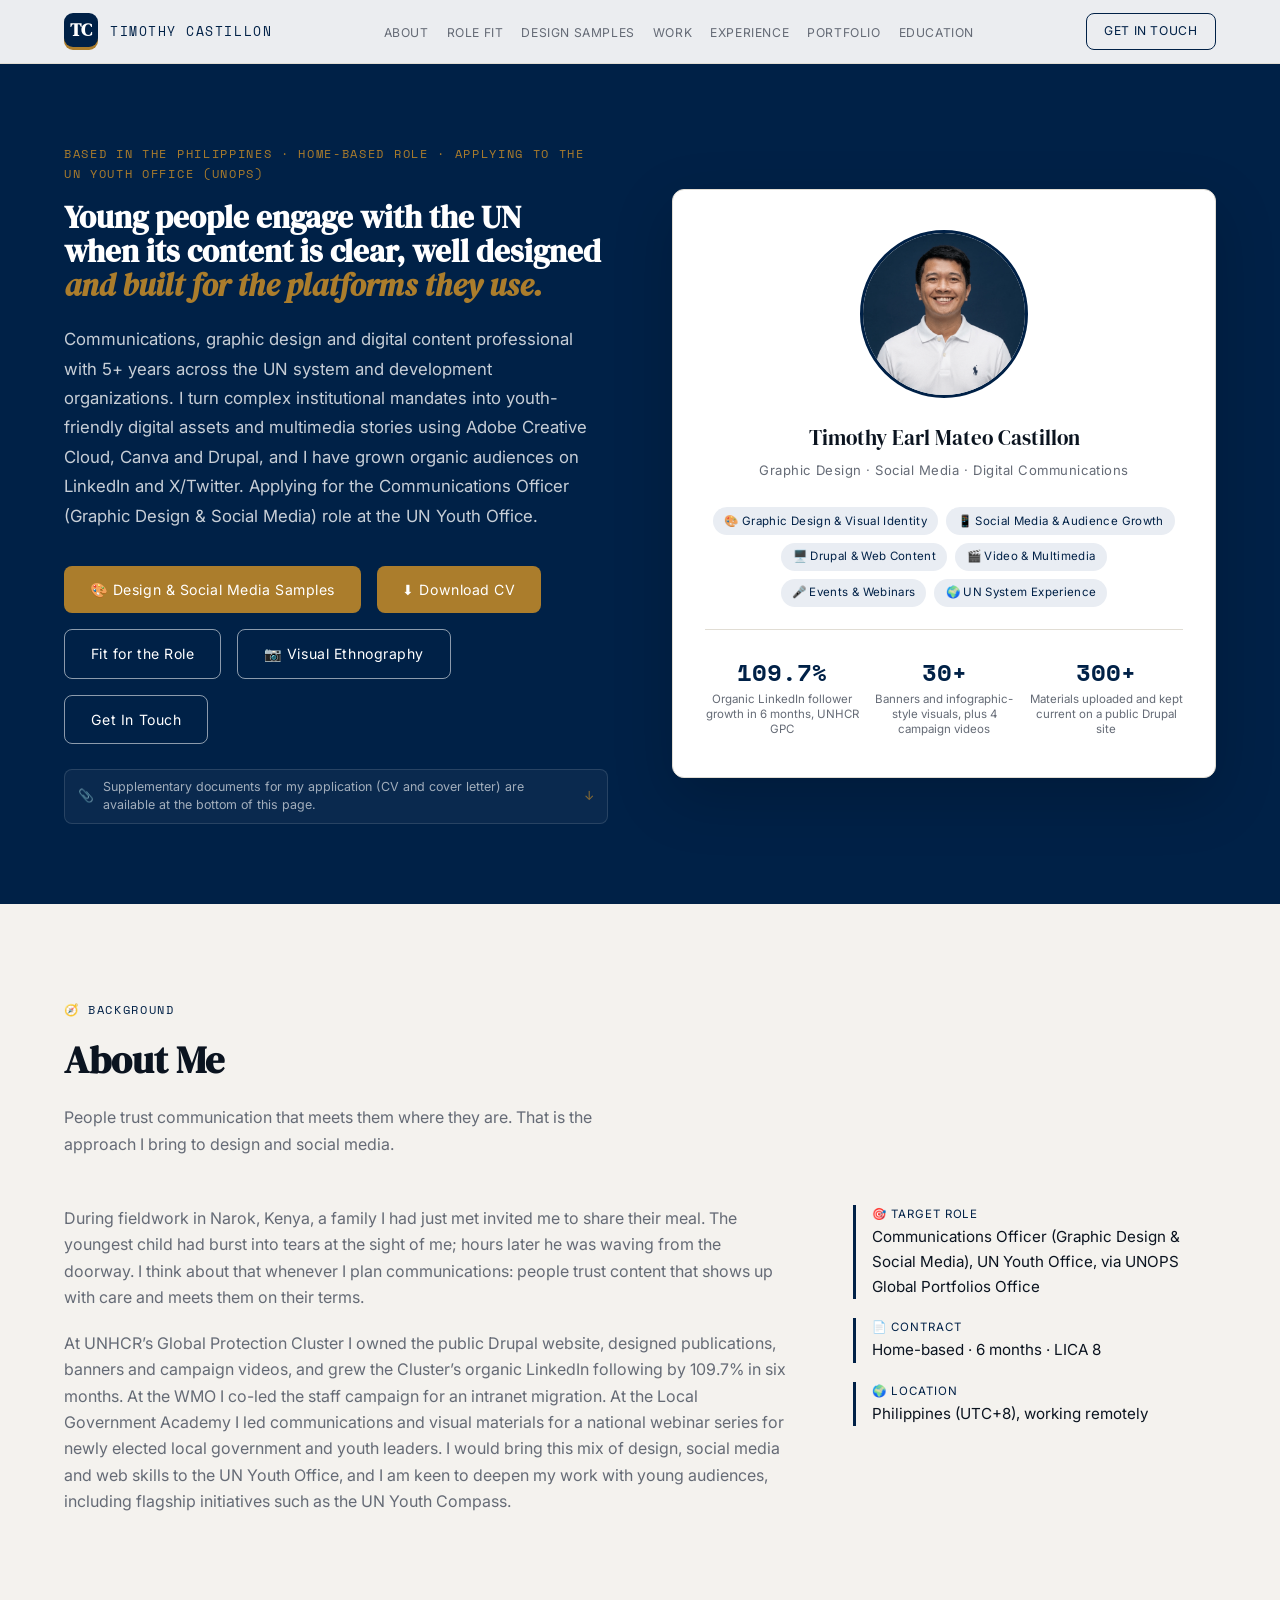
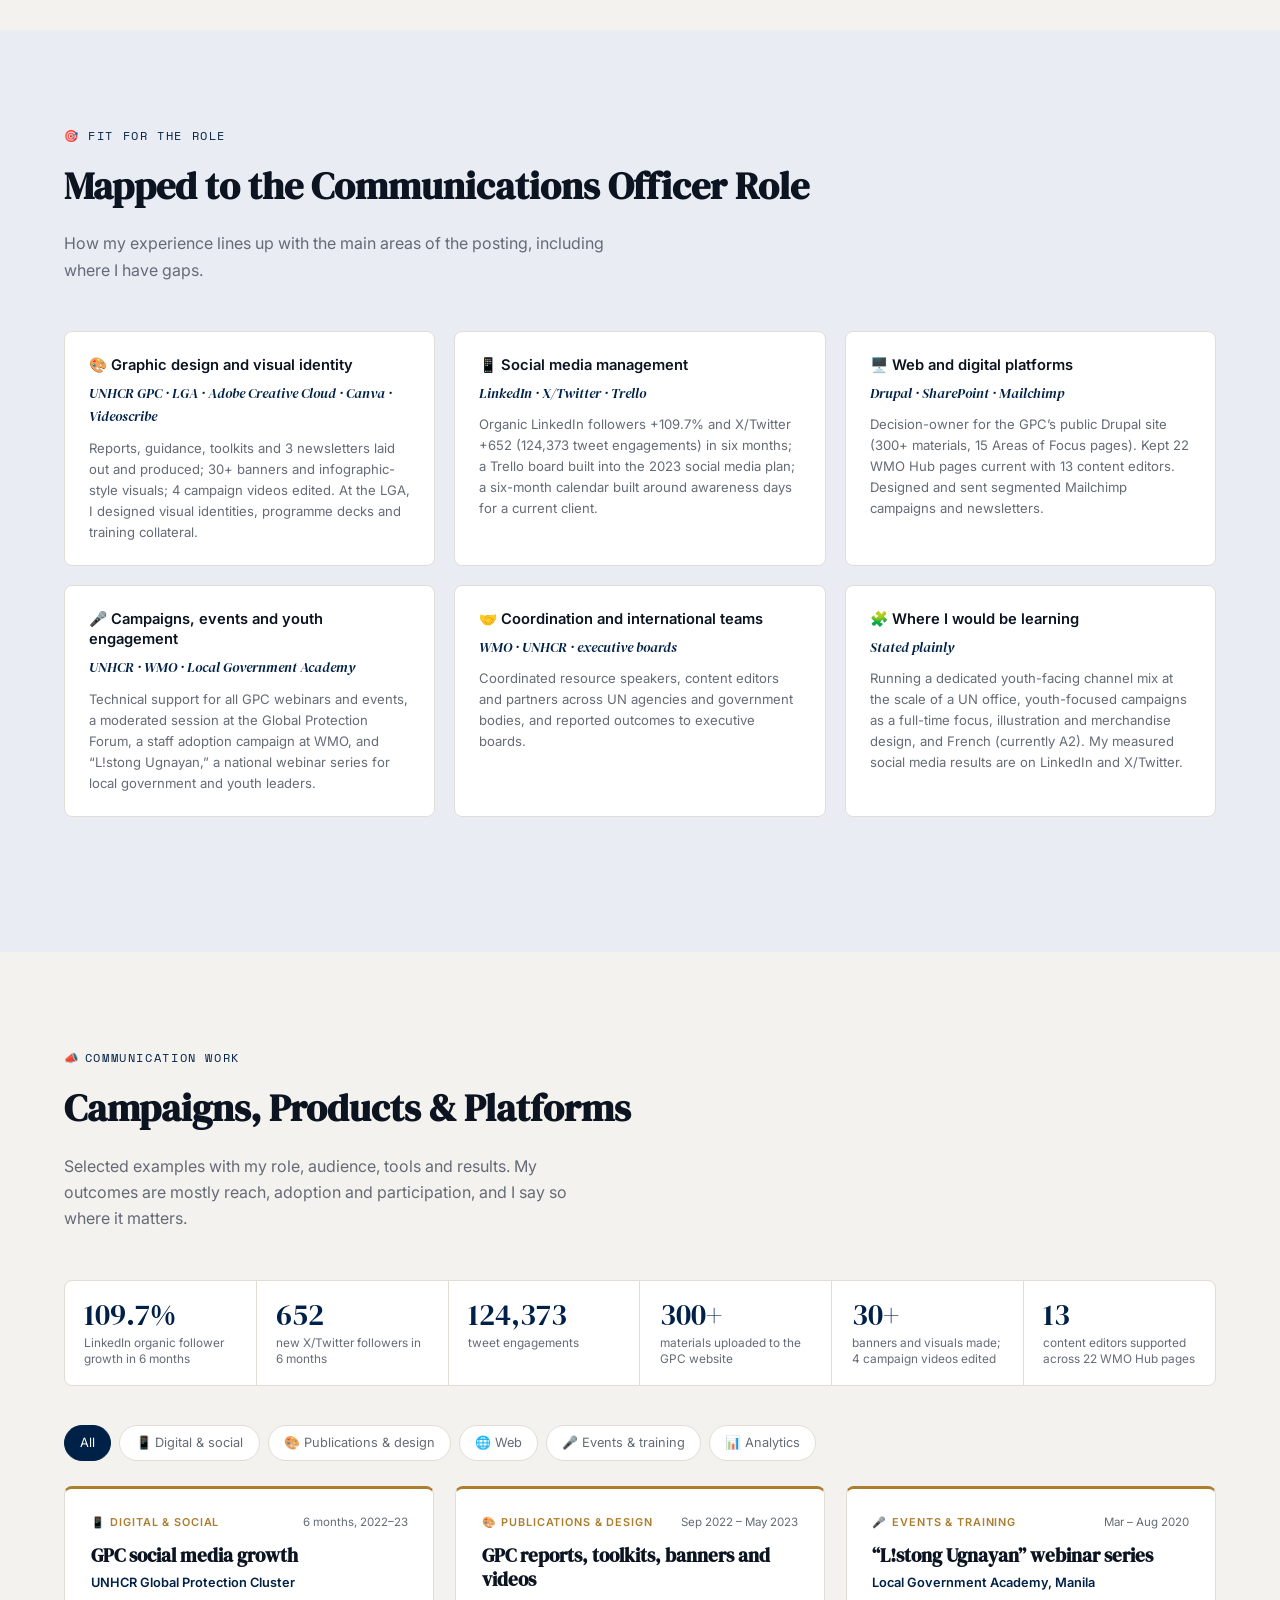
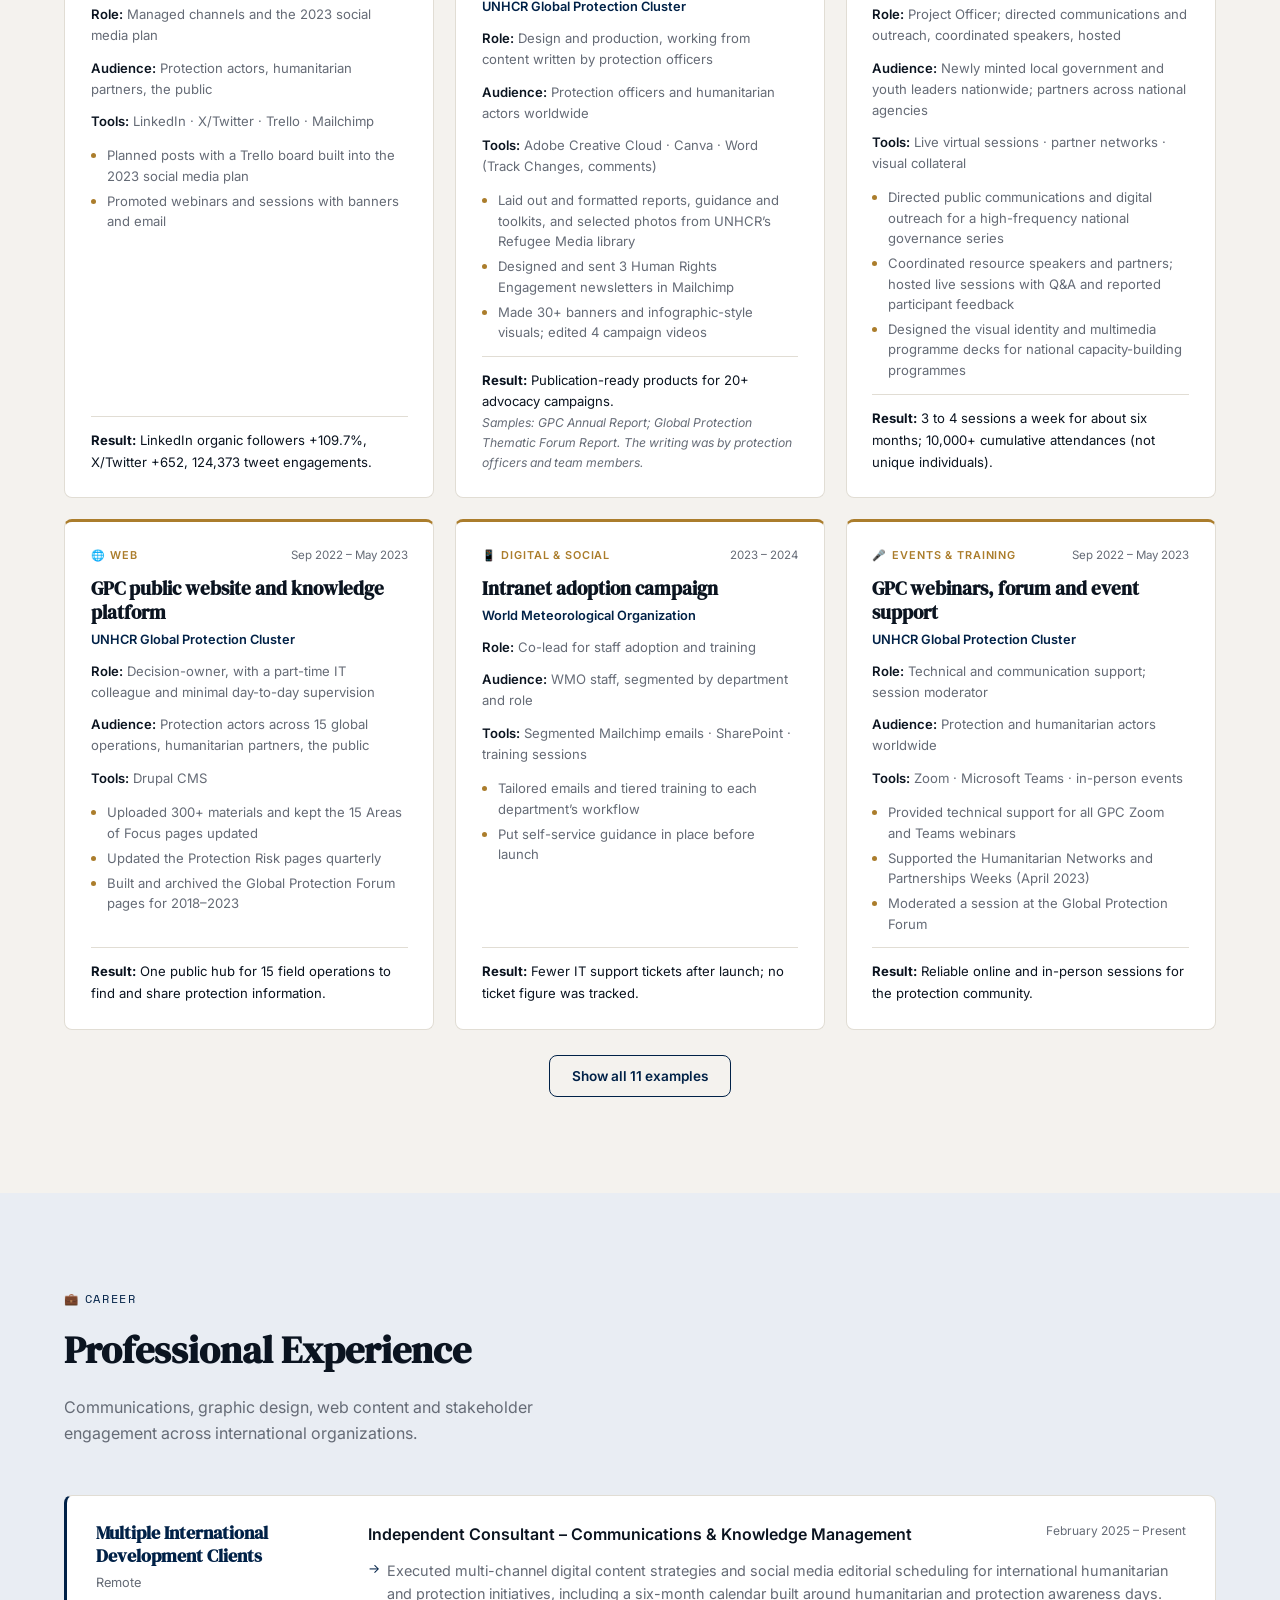
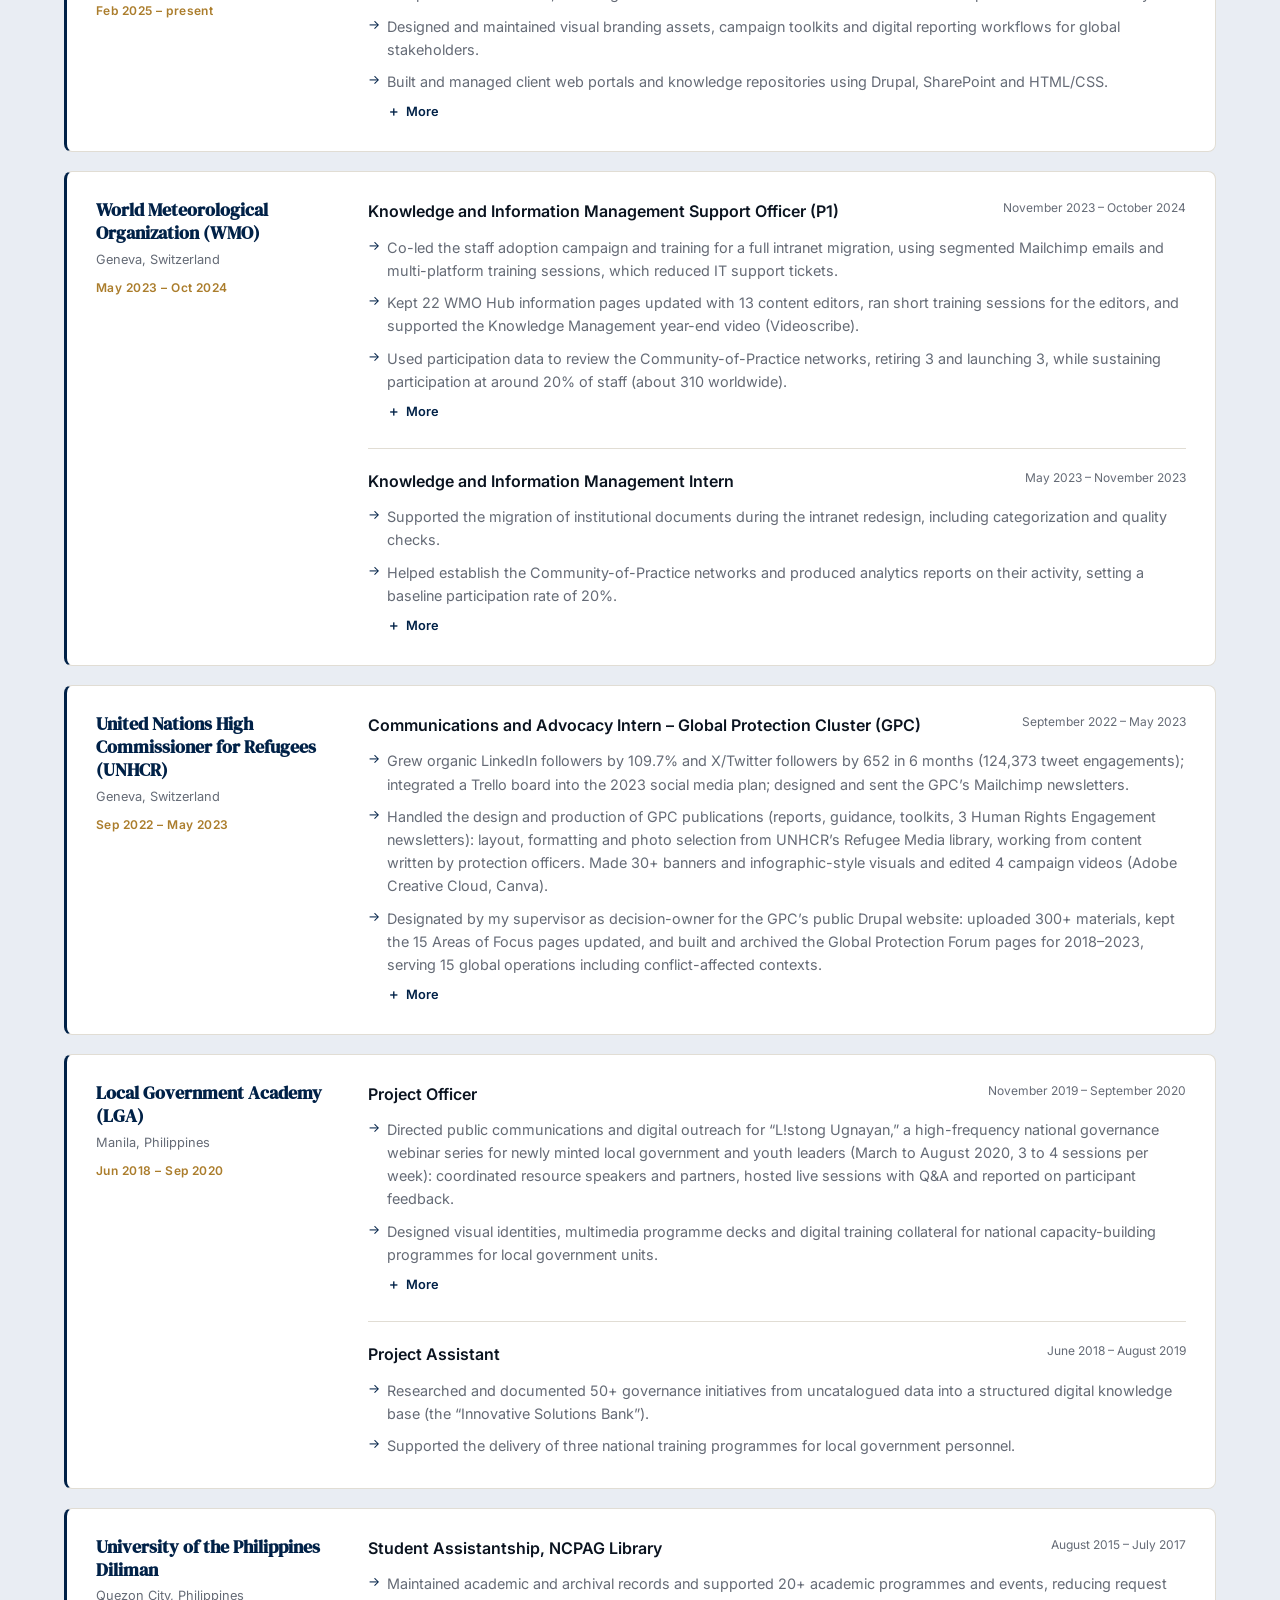
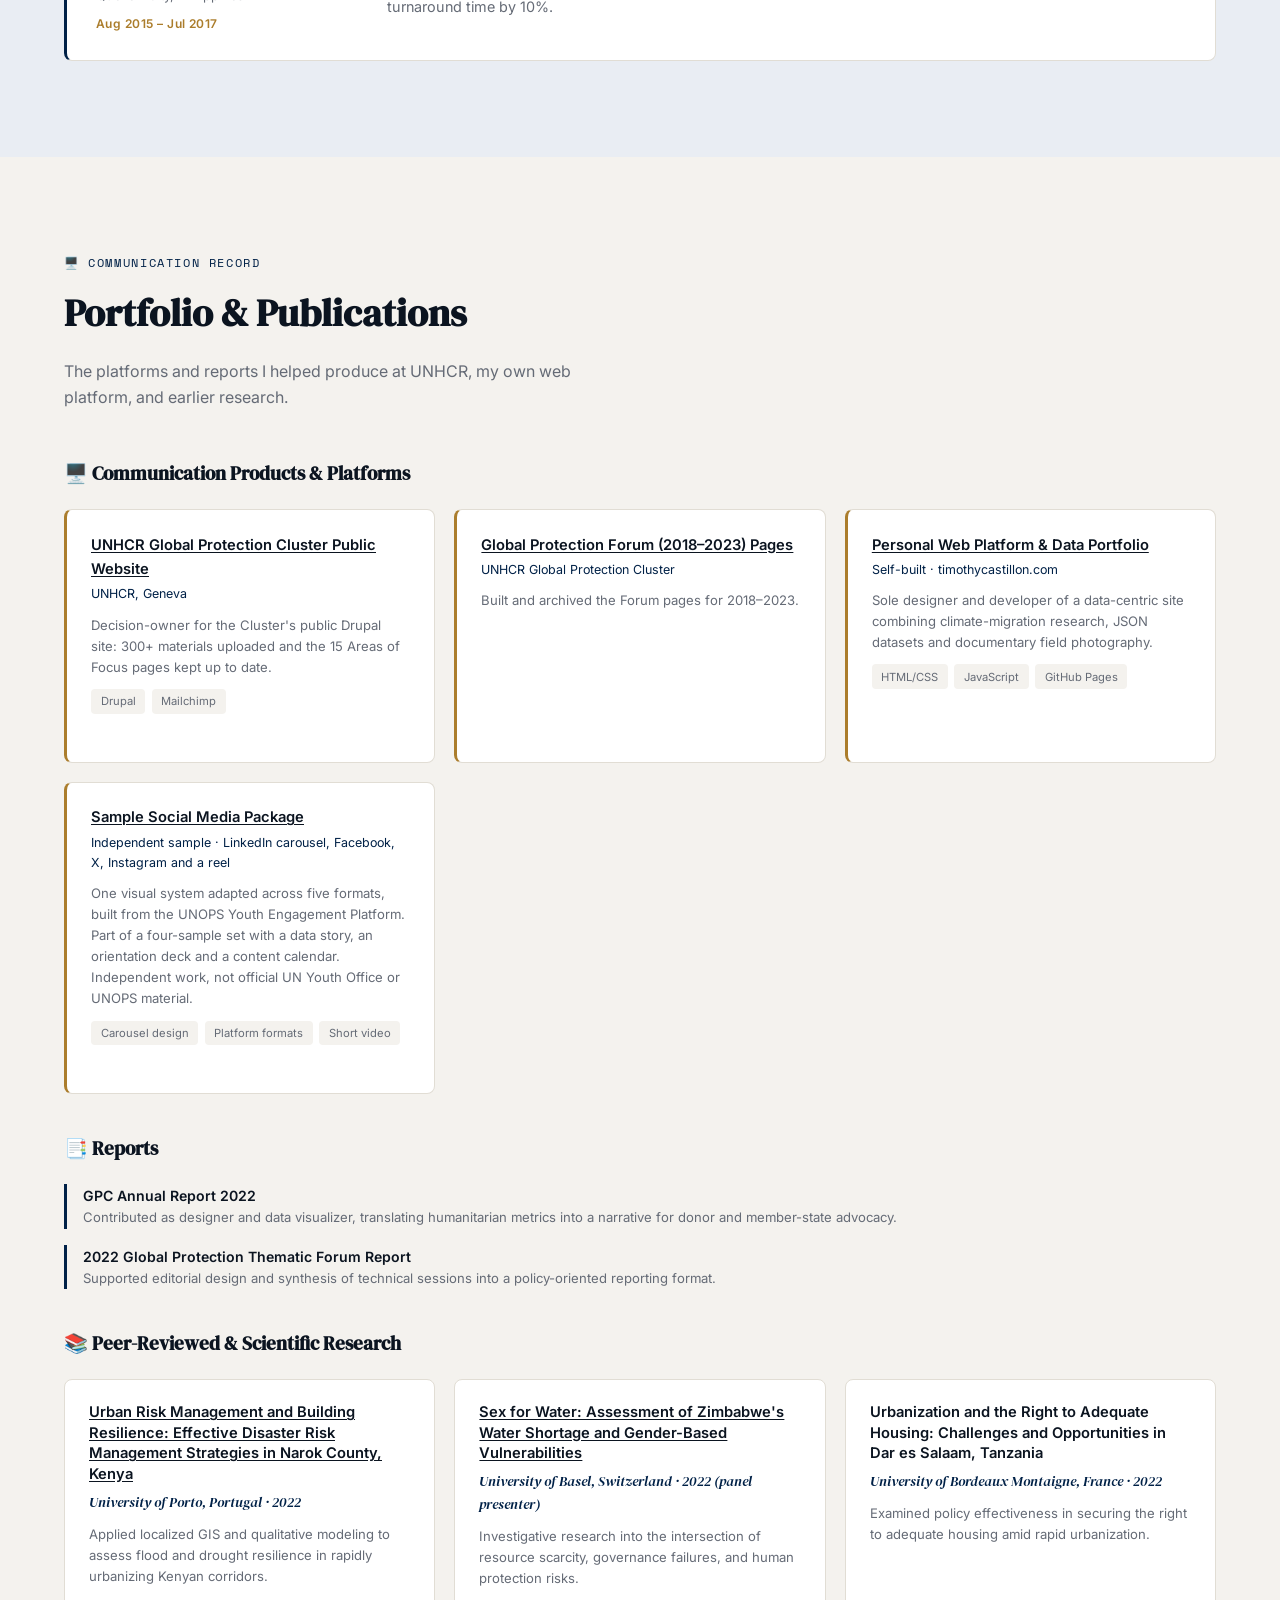
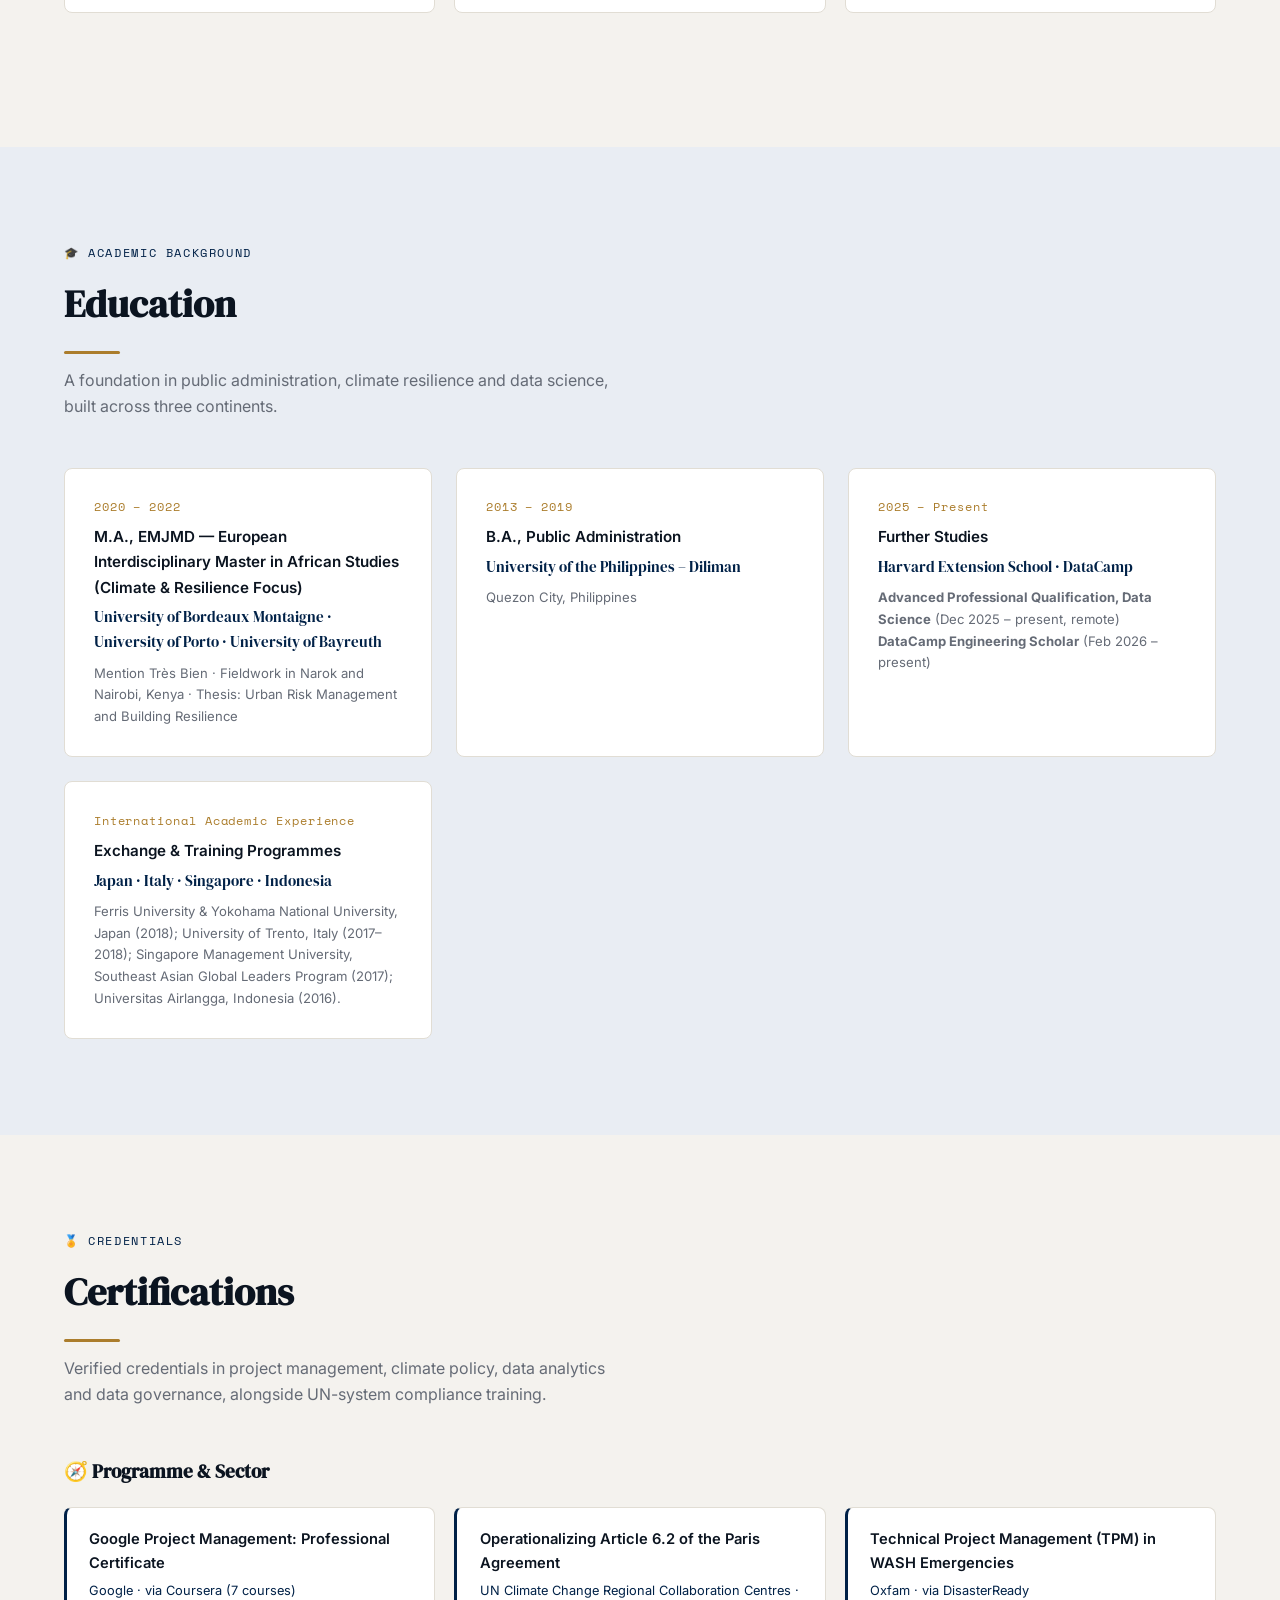
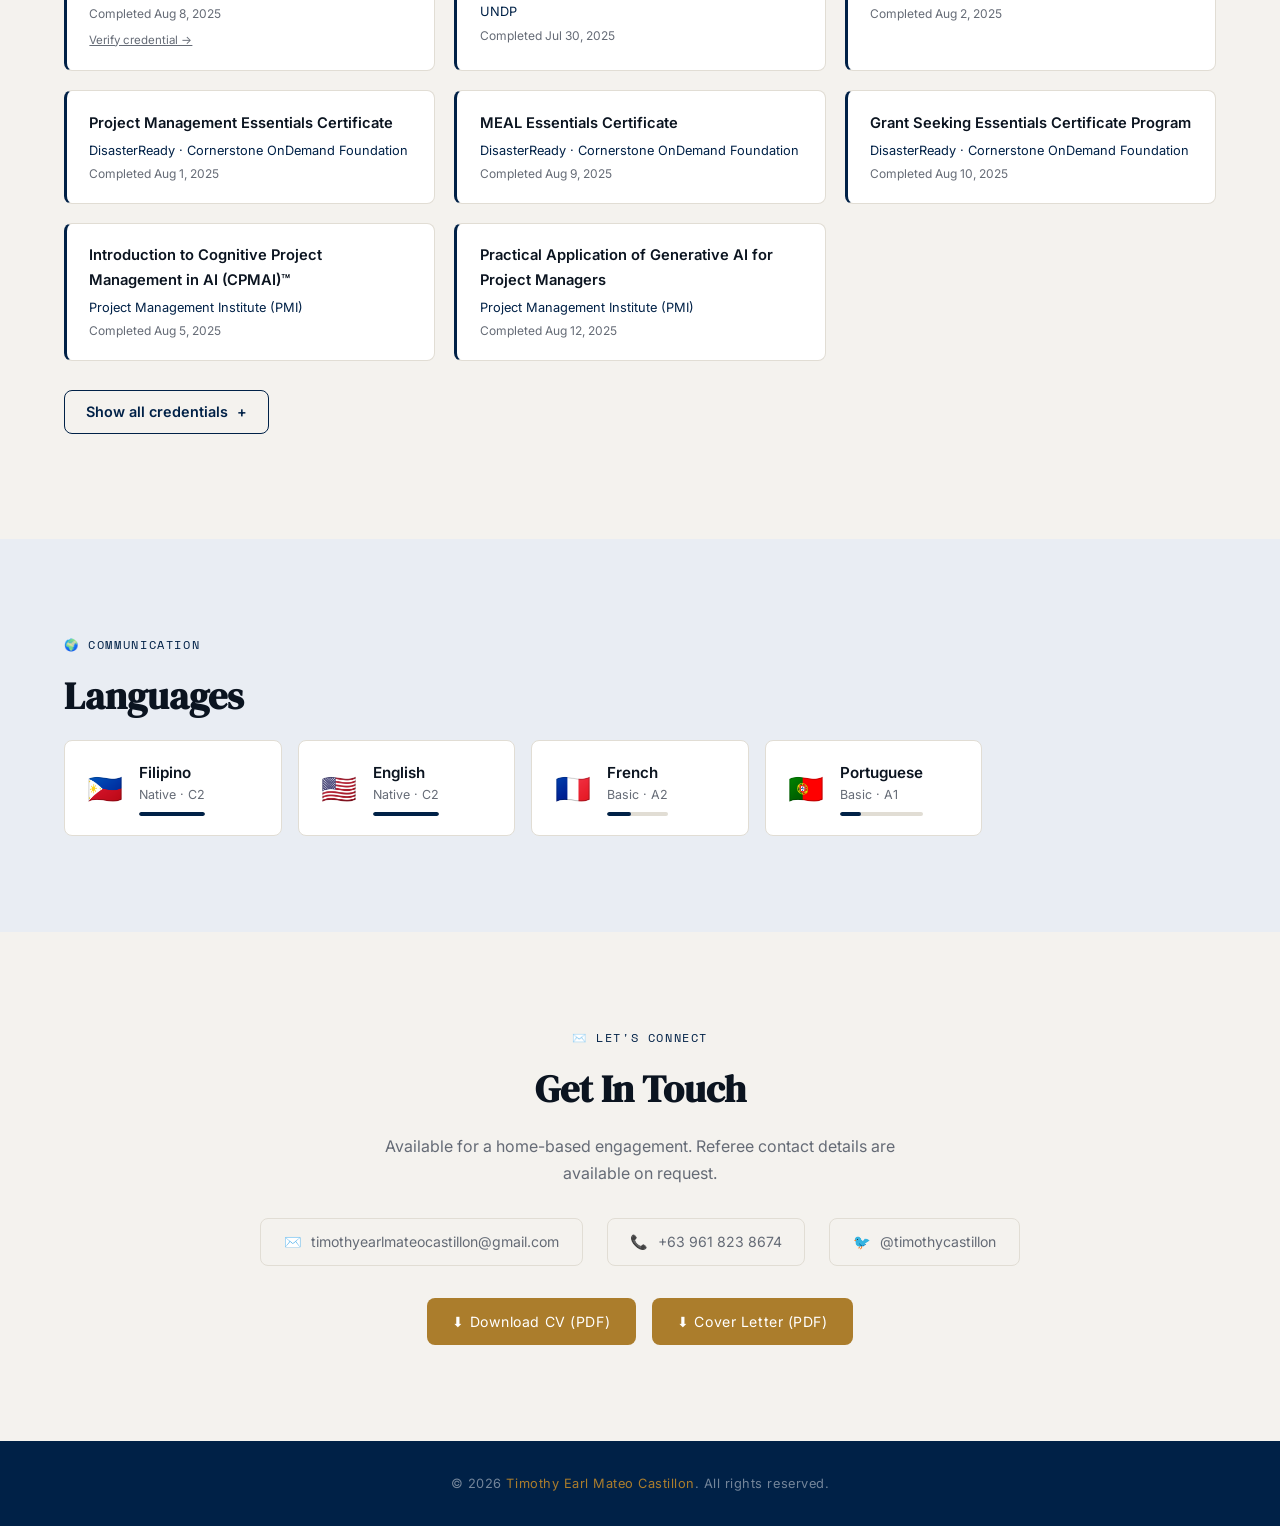
==== commit ea88cf7e: "Add files via upload" ====
--- a/index.html
+++ b/index.html
@@ -647,7 +647,7 @@
   <ul class="nav-links">
     <li><a href="#about">About</a></li>
     <li><a href="#rolefit">Role Fit</a></li>
-    <li><a href="science-comms.html">Design Samples</a></li>
+    <li><a href="sample-work/sample-work.html">Design Samples</a></li>
     <li><a href="#work">Work</a></li>
     <li><a href="#experience">Experience</a></li>
     <li><a href="#portfolio">Portfolio</a></li>
@@ -675,7 +675,7 @@
       Communications, graphic design and digital content professional with 5+ years across the UN system and development organizations. I turn complex institutional mandates into youth-friendly digital assets and multimedia stories using Adobe Creative Cloud, Canva and Drupal, and I have grown organic audiences on LinkedIn and X/Twitter. Applying for the Communications Officer (Graphic Design &amp; Social Media) role at the UN Youth Office.
     </p>
     <div class="hero-actions">
-      <a class="btn-primary" href="science-comms.html">🎨 Design &amp; Social Media Samples</a>
+      <a class="btn-primary" href="sample-work/sample-work.html">🎨 Design &amp; Social Media Samples</a>
       <a class="btn-download" href="Castillon_CV_UNOPS.pdf" target="_blank" rel="noopener">⬇ Download CV</a>
       <a class="btn-outline" href="#rolefit">Fit for the Role</a>
       <a class="btn-outline" href="https://tmcastillon01.github.io/PhotoPortfolio/" target="_blank" rel="noopener noreferrer">📷 Visual Ethnography</a>
@@ -866,10 +866,10 @@
       <div class="skill-tags"><span class="skill-tag">HTML/CSS</span><span class="skill-tag">JavaScript</span><span class="skill-tag">GitHub Pages</span></div>
     </div>
       <div class="fw-card">
-      <div class="fw-title"><a href="social-media-package.html">Sample Social Media Package</a></div>
-      <div class="fw-org">Independent sample · LinkedIn carousel, Instagram, X and Facebook formats</div>
-      <div class="fw-impact">One visual system adapted across platforms. Prepared for a separate science-communication application, so it shows my design approach rather than UN Youth Office content.</div>
-      <div class="skill-tags"><span class="skill-tag">Carousel design</span><span class="skill-tag">Platform formats</span></div>
+      <div class="fw-title"><a href="sample-work/social-package.html">Sample Social Media Package</a></div>
+      <div class="fw-org">Independent sample · LinkedIn carousel, Facebook, X, Instagram and a reel</div>
+      <div class="fw-impact">One visual system adapted across five formats, built from the UNOPS Youth Engagement Platform. Part of a four-sample set with a data story, an orientation deck and a content calendar. Independent work, not official UN Youth Office or UNOPS material.</div>
+      <div class="skill-tags"><span class="skill-tag">Carousel design</span><span class="skill-tag">Platform formats</span><span class="skill-tag">Short video</span></div>
     </div>
   </div>
 
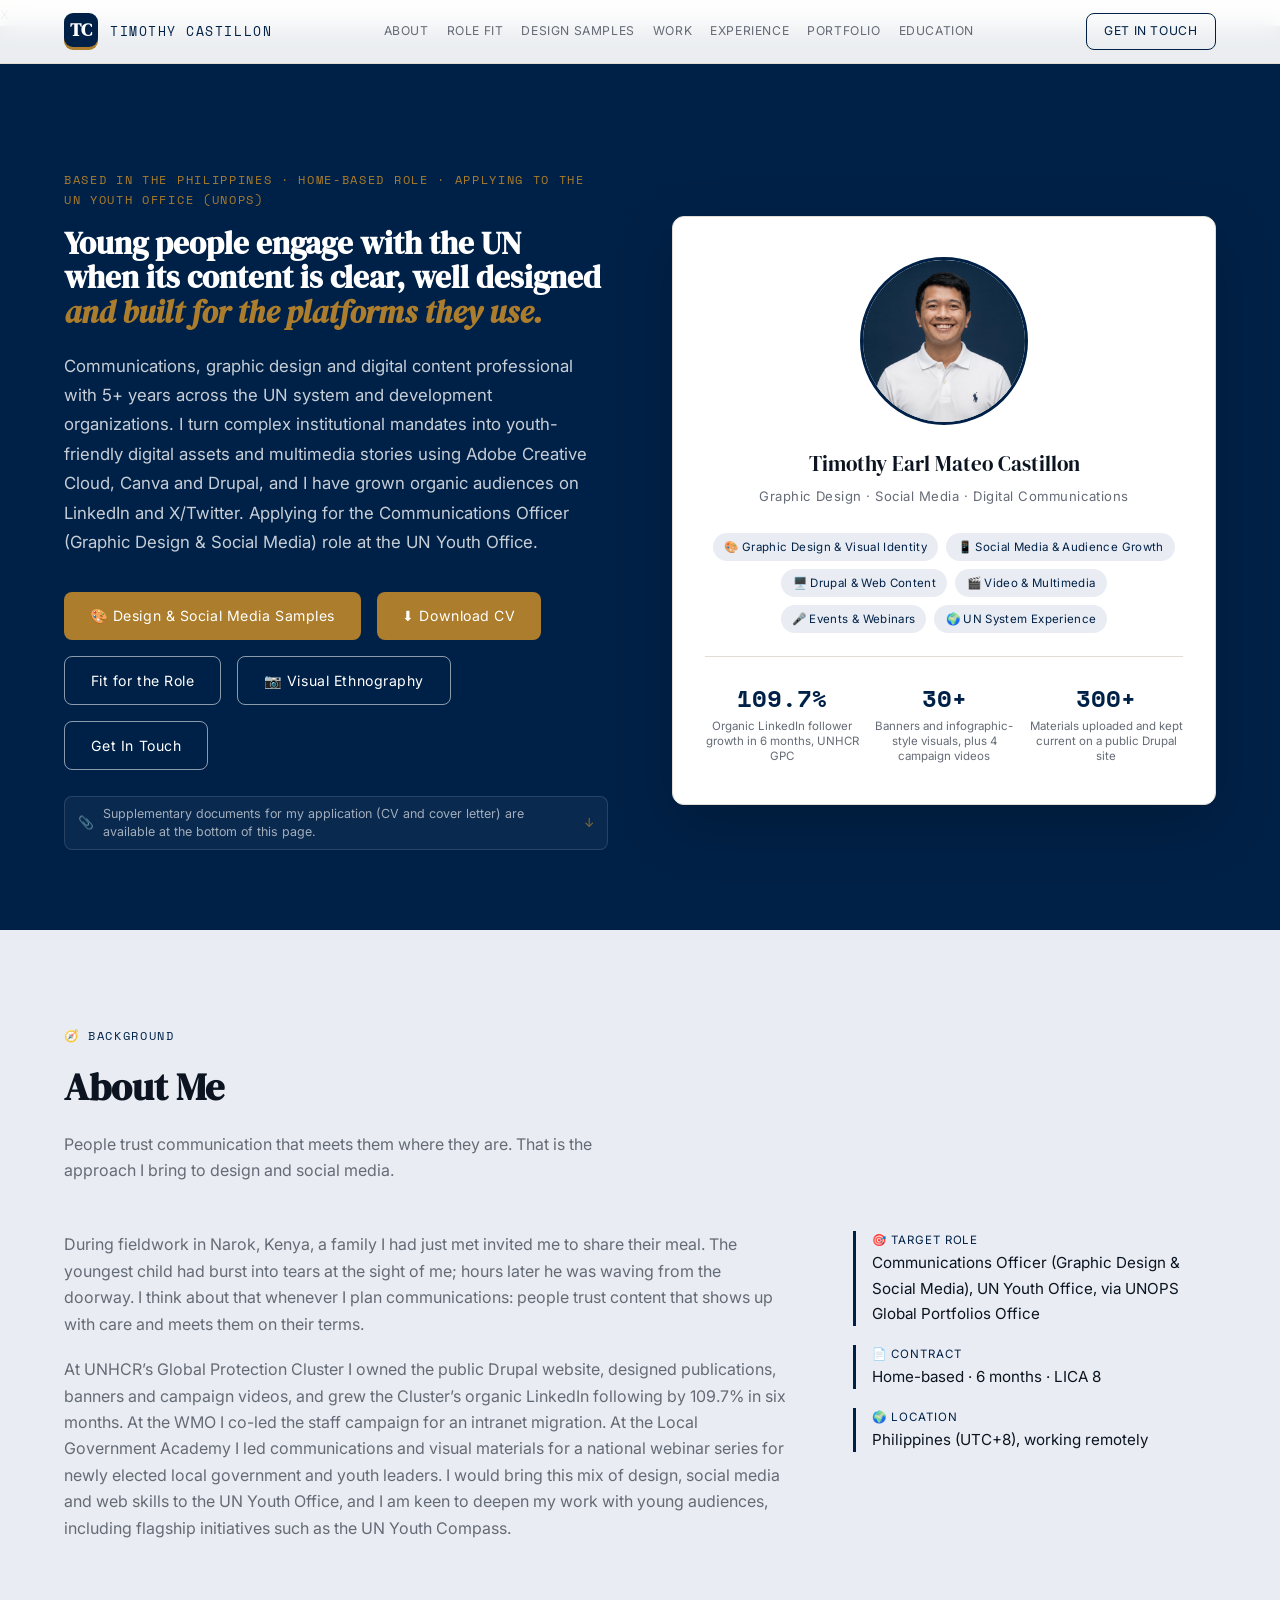
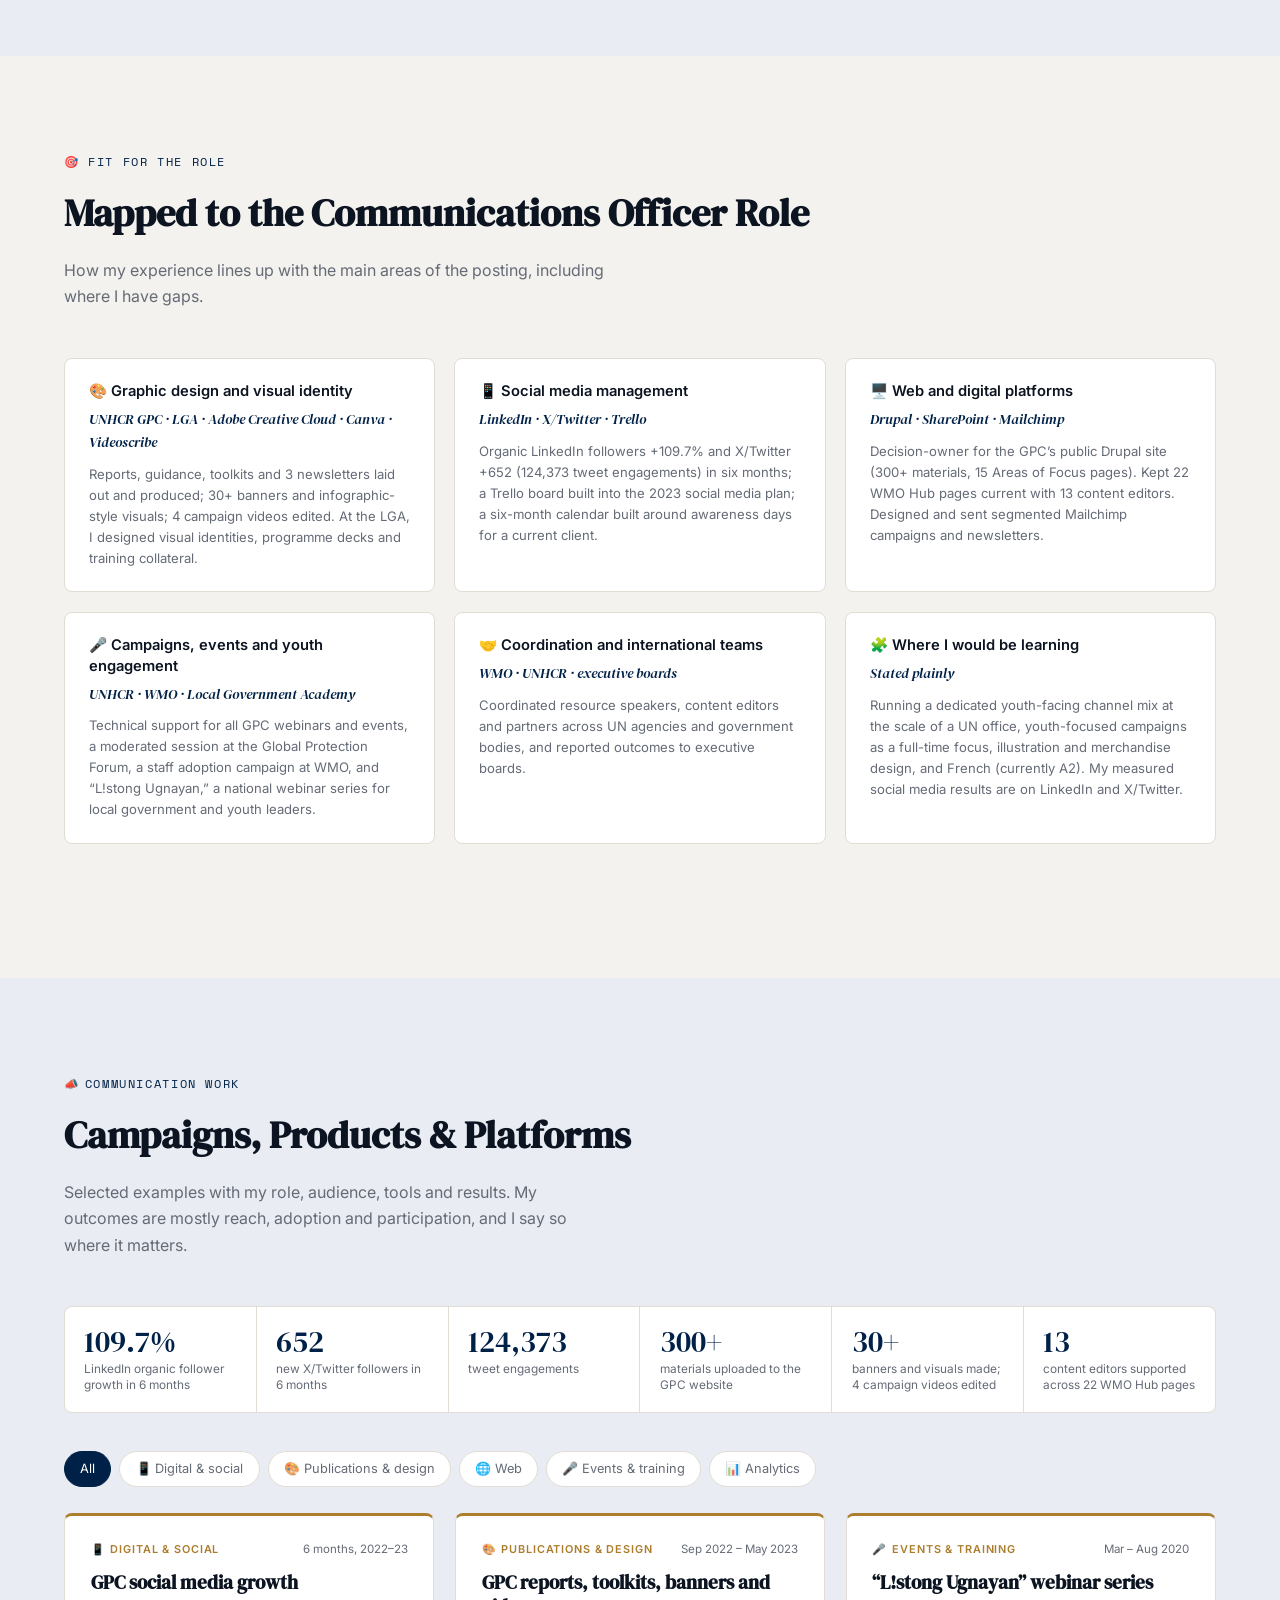
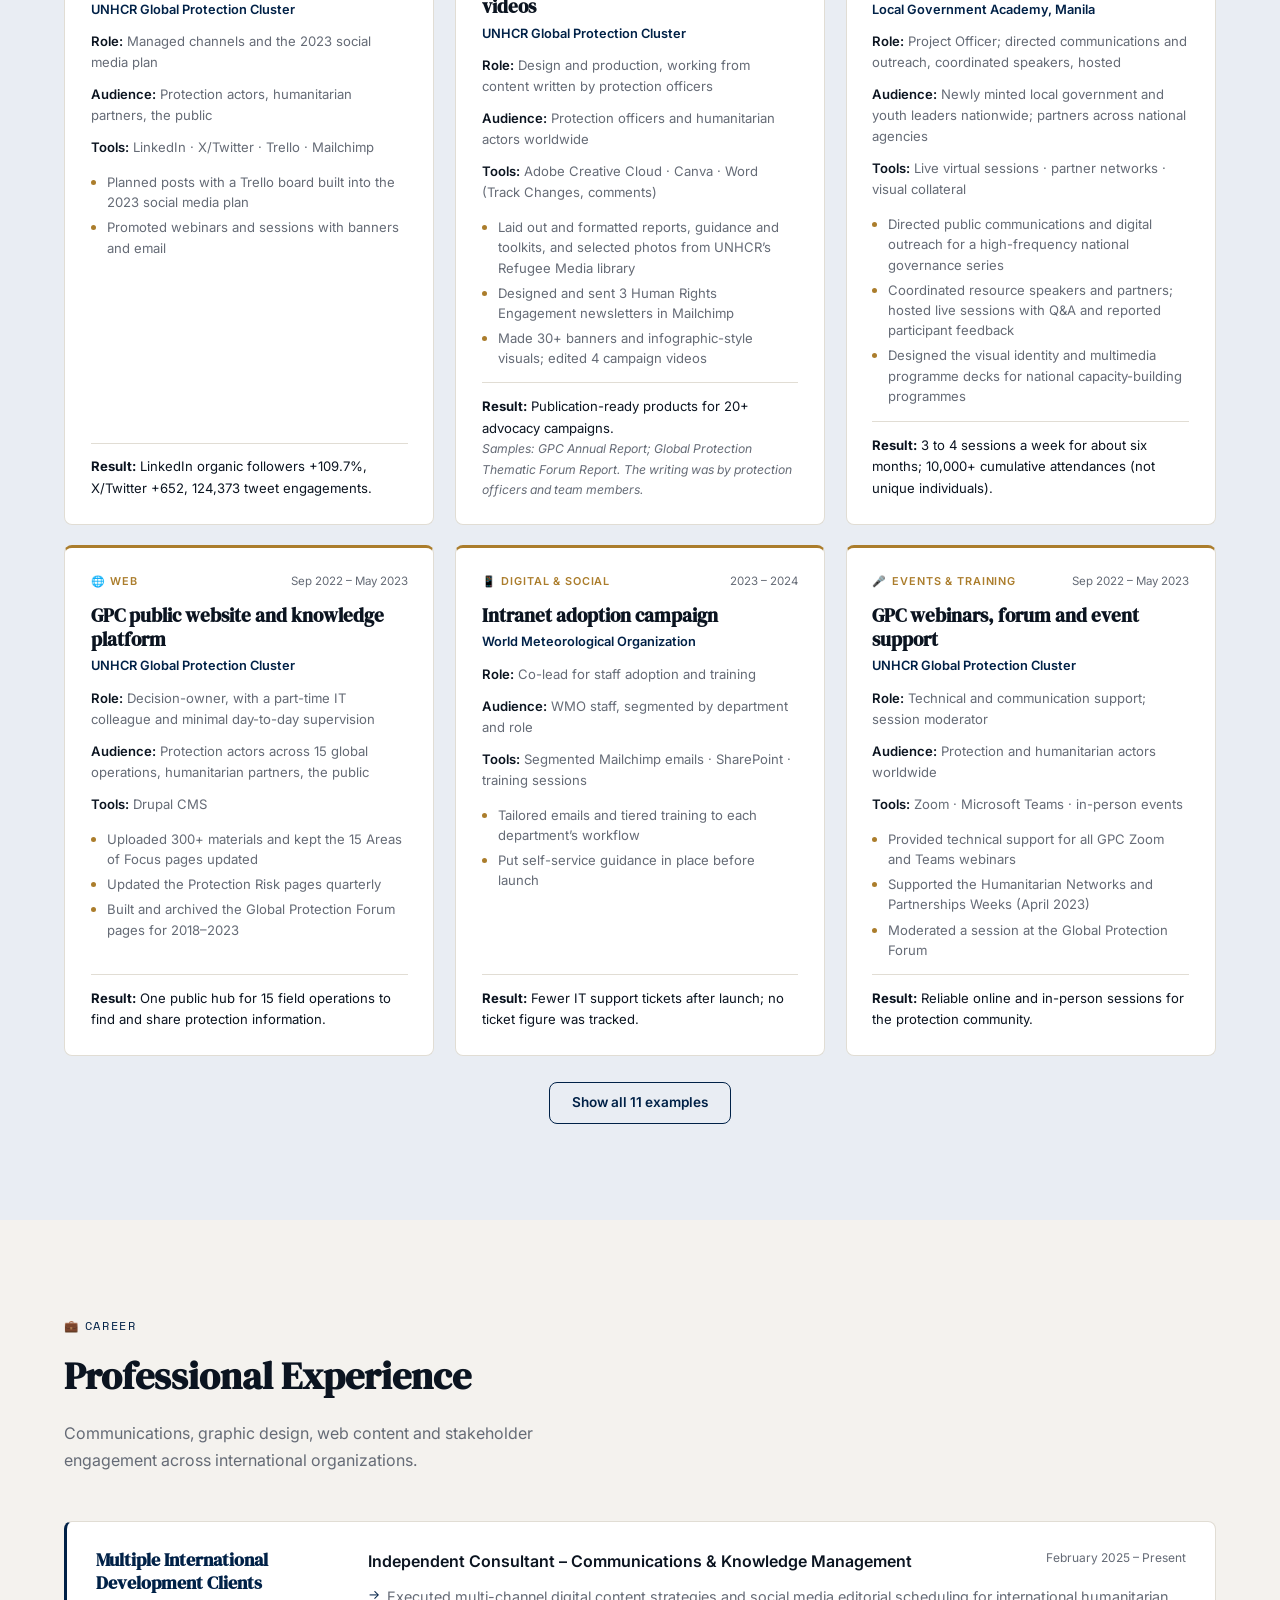
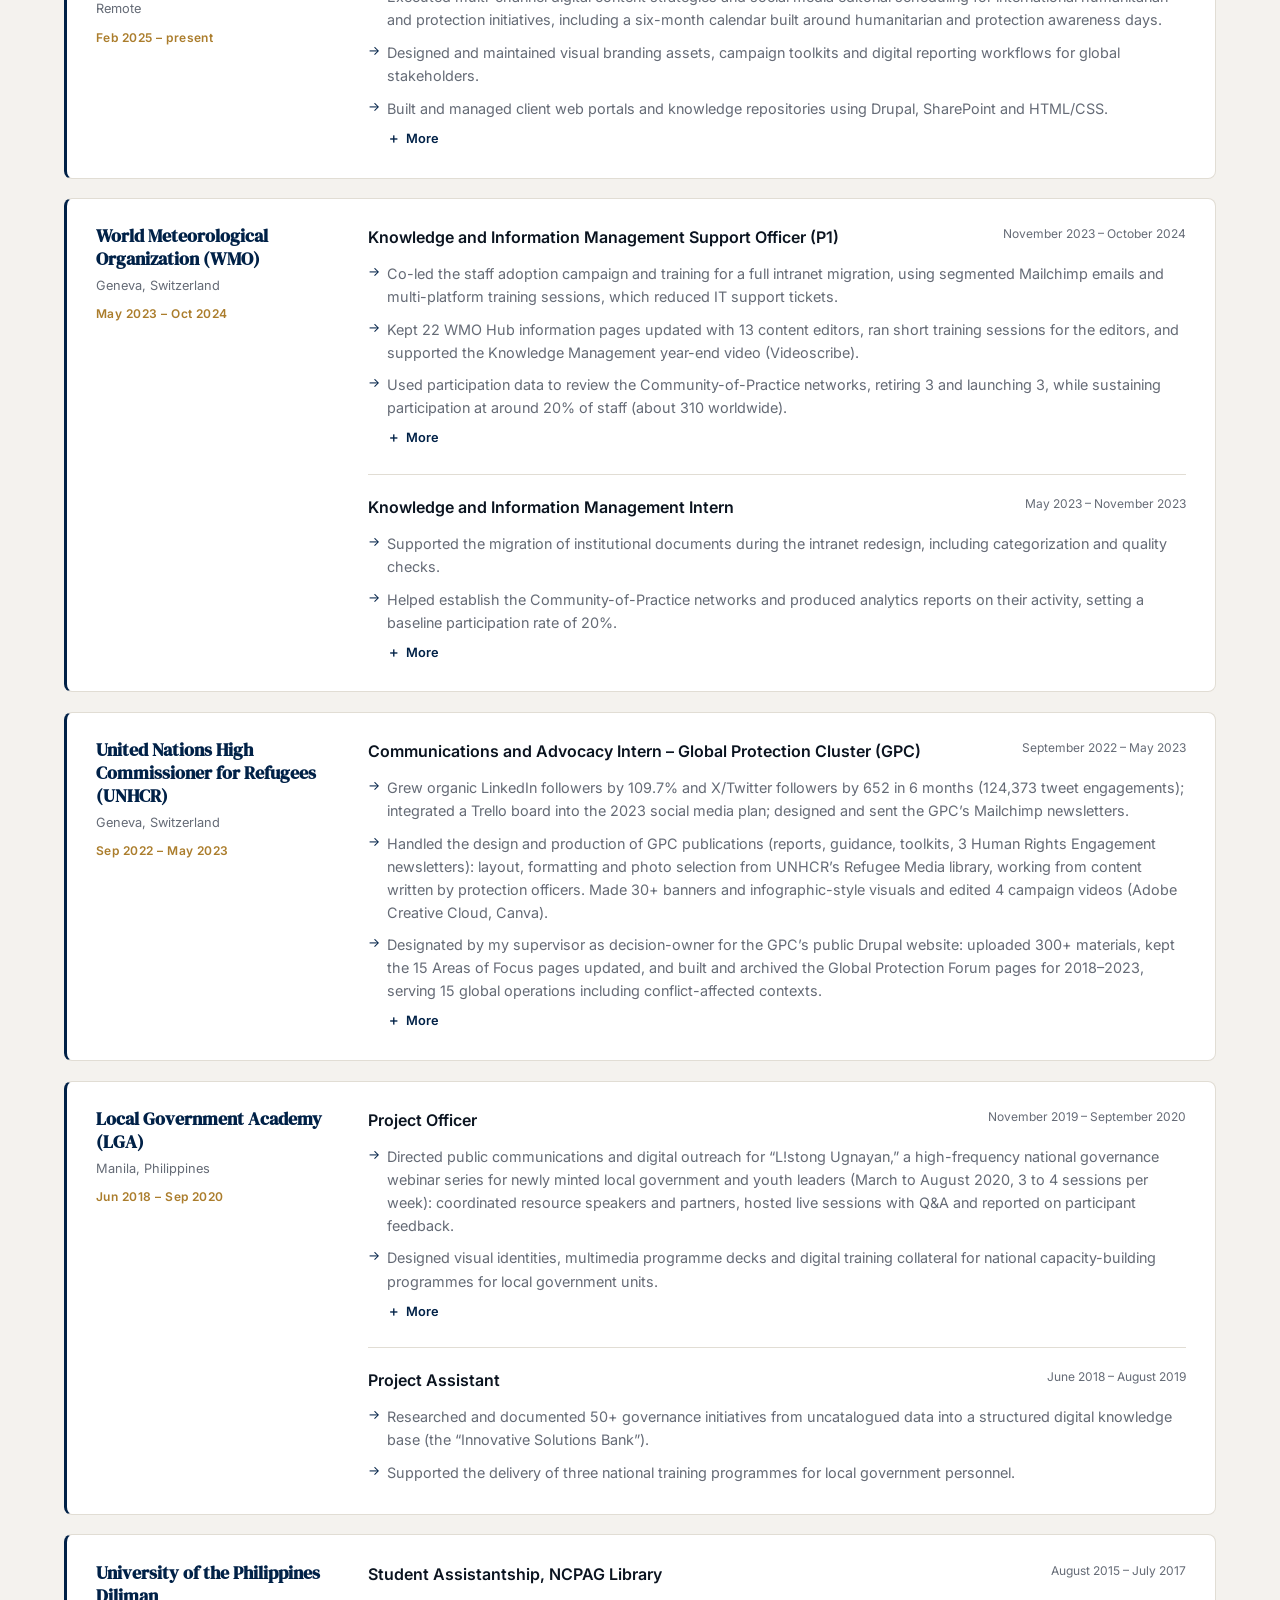
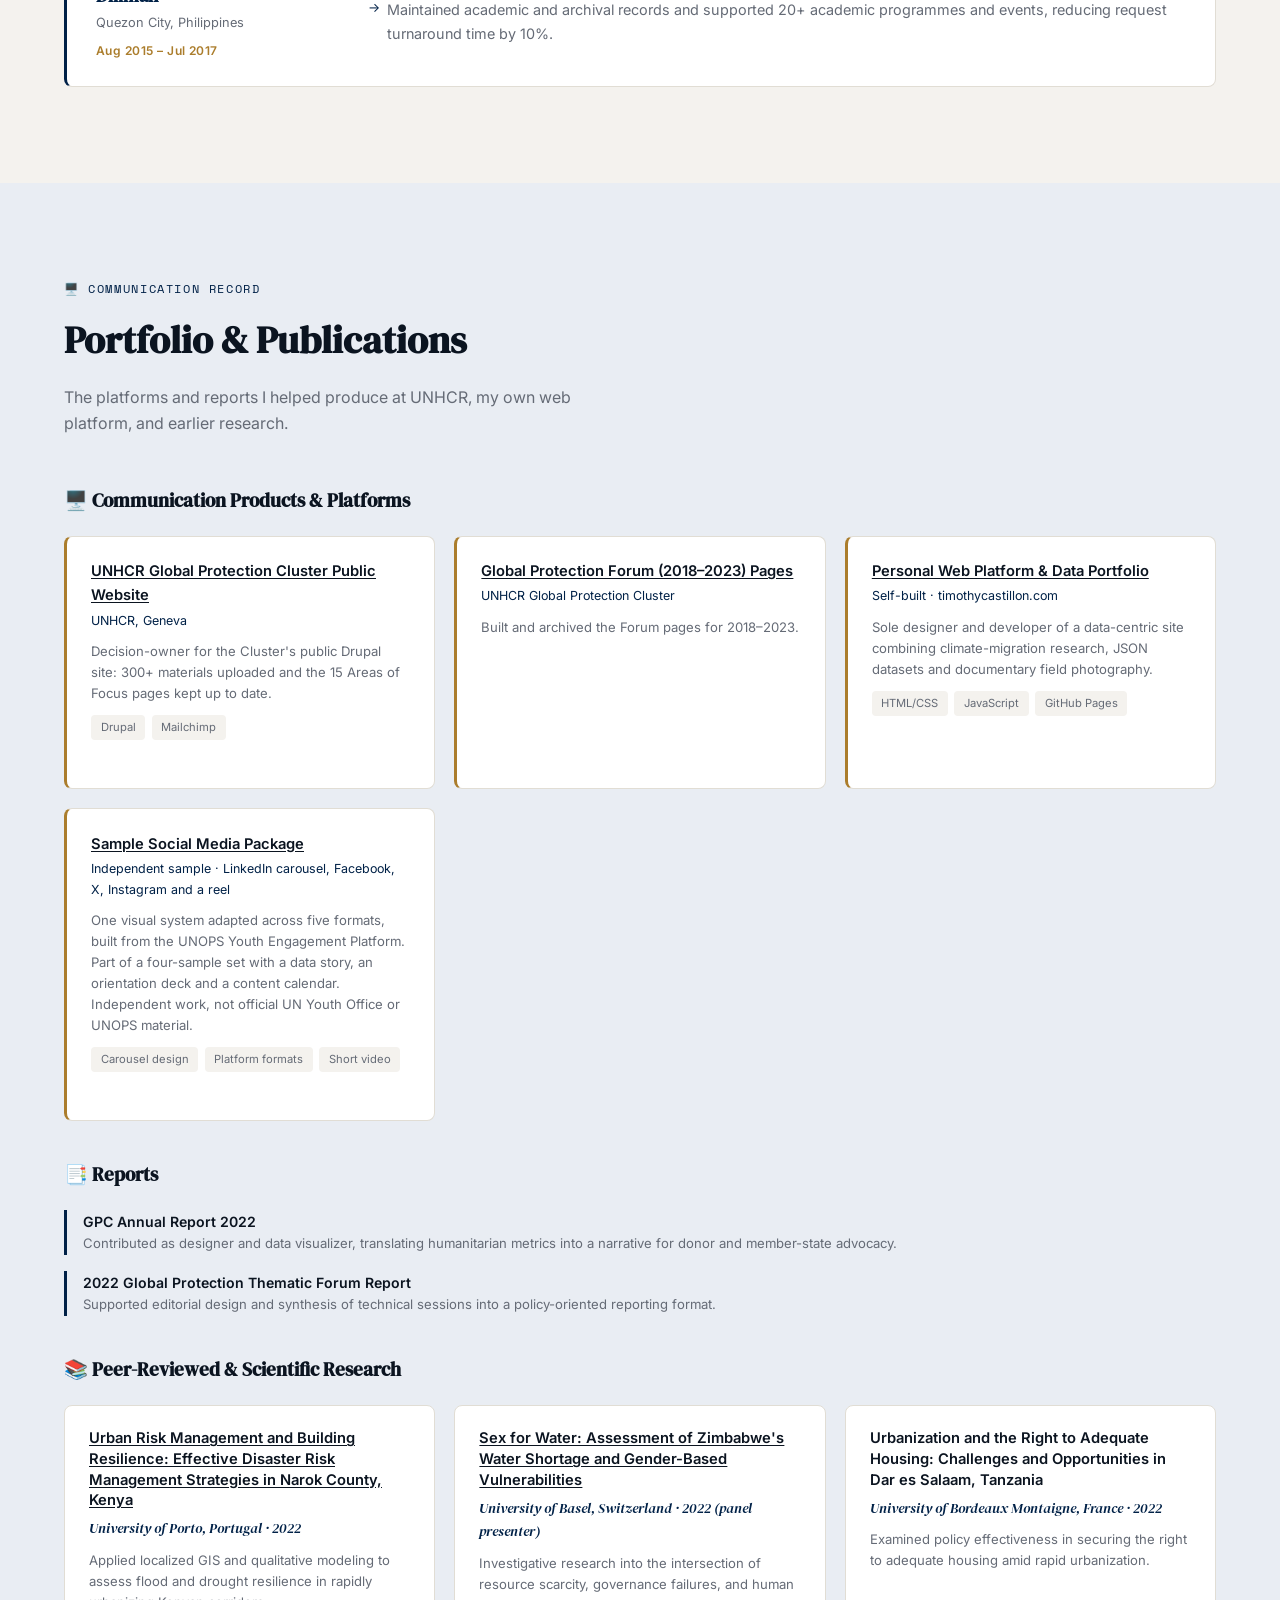
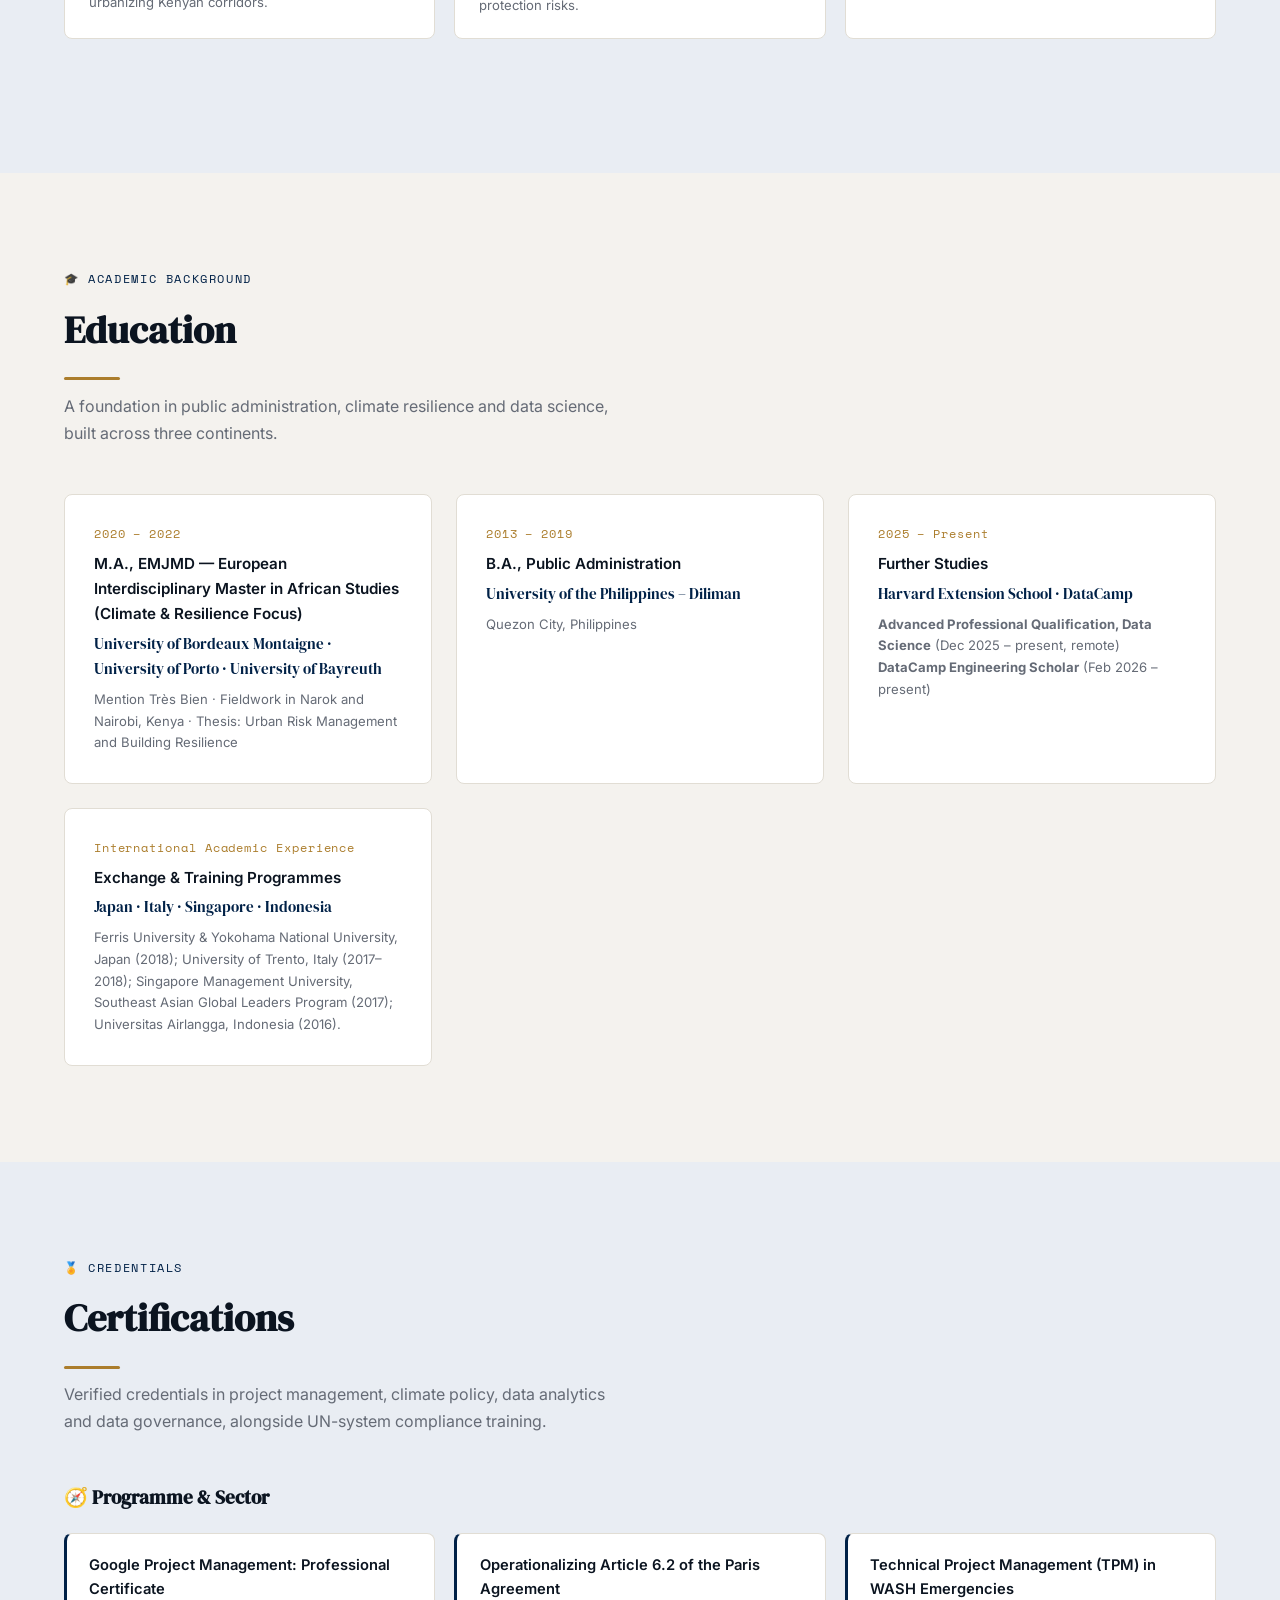
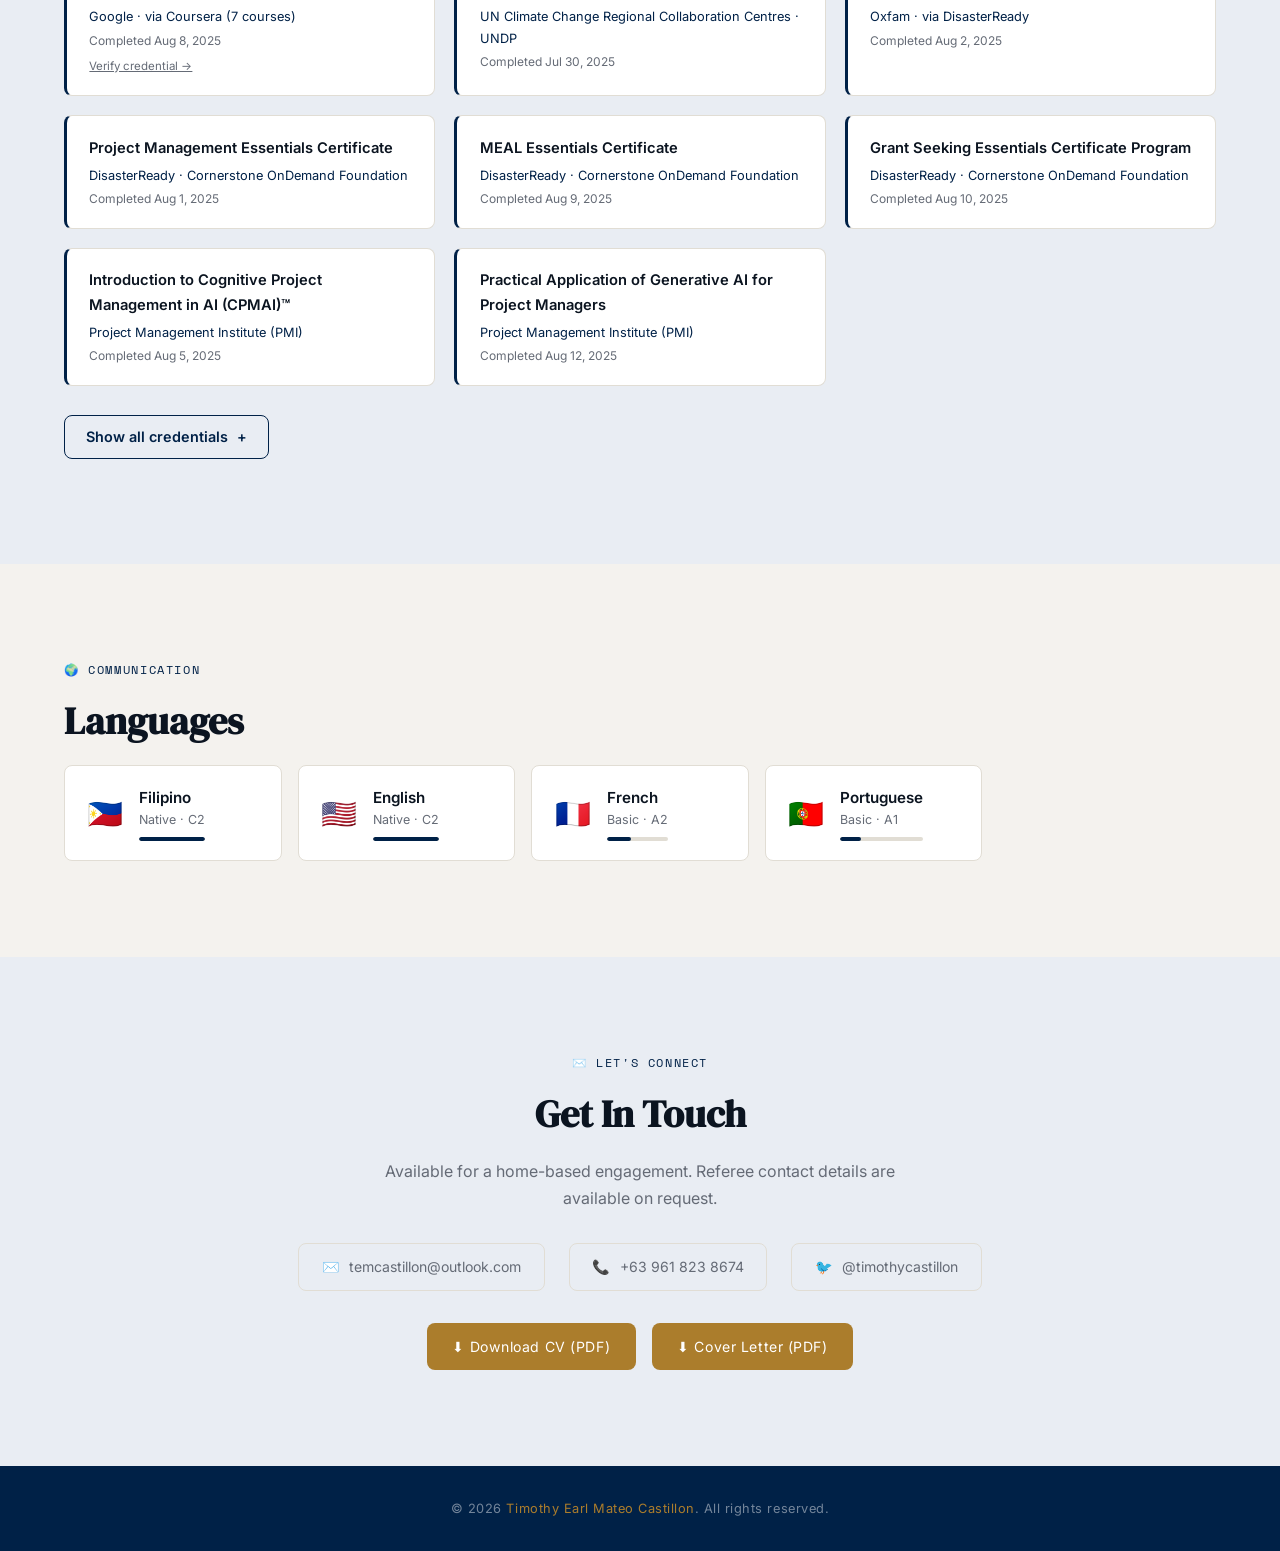
==== commit f0b13d9a: "Update index.html" ====
--- a/index.html
+++ b/index.html
@@ -1,4 +1,4 @@
-<!DOCTYPE html>
+x<!DOCTYPE html>
 <html lang="en">
 <head>
   <meta charset="UTF-8" />
@@ -647,7 +647,7 @@
   <ul class="nav-links">
     <li><a href="#about">About</a></li>
     <li><a href="#rolefit">Role Fit</a></li>
-    <li><a href="sample-work/sample-work.html">Design Samples</a></li>
+    <li><a href="sample-work.html">Design Samples</a></li>
     <li><a href="#work">Work</a></li>
     <li><a href="#experience">Experience</a></li>
     <li><a href="#portfolio">Portfolio</a></li>
@@ -656,7 +656,7 @@
     <li class="nav-extra"><a href="#languages">Languages</a></li>
     <li class="nav-extra"><a href="#contact">Contact</a></li>
   </ul>
-  <a class="nav-cta" href="mailto:timothyearlmateocastillon@gmail.com">Get In Touch</a>
+  <a class="nav-cta" href="mailto:temcastillon@outlook.com">Get In Touch</a>
   <button class="nav-toggle" id="navToggle" aria-label="Toggle menu" aria-expanded="false">
     <span></span><span></span><span></span>
   </button>
@@ -675,7 +675,7 @@
       Communications, graphic design and digital content professional with 5+ years across the UN system and development organizations. I turn complex institutional mandates into youth-friendly digital assets and multimedia stories using Adobe Creative Cloud, Canva and Drupal, and I have grown organic audiences on LinkedIn and X/Twitter. Applying for the Communications Officer (Graphic Design &amp; Social Media) role at the UN Youth Office.
     </p>
     <div class="hero-actions">
-      <a class="btn-primary" href="sample-work/sample-work.html">🎨 Design &amp; Social Media Samples</a>
+      <a class="btn-primary" href="sample-work.html">🎨 Design &amp; Social Media Samples</a>
       <a class="btn-download" href="Castillon_CV_UNOPS.pdf" target="_blank" rel="noopener">⬇ Download CV</a>
       <a class="btn-outline" href="#rolefit">Fit for the Role</a>
       <a class="btn-outline" href="https://tmcastillon01.github.io/PhotoPortfolio/" target="_blank" rel="noopener noreferrer">📷 Visual Ethnography</a>
@@ -866,7 +866,7 @@
       <div class="skill-tags"><span class="skill-tag">HTML/CSS</span><span class="skill-tag">JavaScript</span><span class="skill-tag">GitHub Pages</span></div>
     </div>
       <div class="fw-card">
-      <div class="fw-title"><a href="sample-work/social-package.html">Sample Social Media Package</a></div>
+      <div class="fw-title"><a href="social-package.html">Sample Social Media Package</a></div>
       <div class="fw-org">Independent sample · LinkedIn carousel, Facebook, X, Instagram and a reel</div>
       <div class="fw-impact">One visual system adapted across five formats, built from the UNOPS Youth Engagement Platform. Part of a four-sample set with a data story, an orientation deck and a content calendar. Independent work, not official UN Youth Office or UNOPS material.</div>
       <div class="skill-tags"><span class="skill-tag">Carousel design</span><span class="skill-tag">Platform formats</span><span class="skill-tag">Short video</span></div>
@@ -1100,7 +1100,7 @@
     Available for a home-based engagement. Referee contact details are available on request.
   </p>
   <div class="contact-links">
-    <a class="contact-chip" href="mailto:timothyearlmateocastillon@gmail.com"><span>✉️</span> timothyearlmateocastillon@gmail.com</a>
+    <a class="contact-chip" href="mailto:temcastillon@outlook.com"><span>✉️</span> temcastillon@outlook.com</a>
     <a class="contact-chip" href="tel:+639618238674"><span>📞</span> +63 961 823 8674</a>
     <a class="contact-chip" href="https://twitter.com/timothycastillon" target="_blank"><span>🐦</span> @timothycastillon</a>
   </div>
